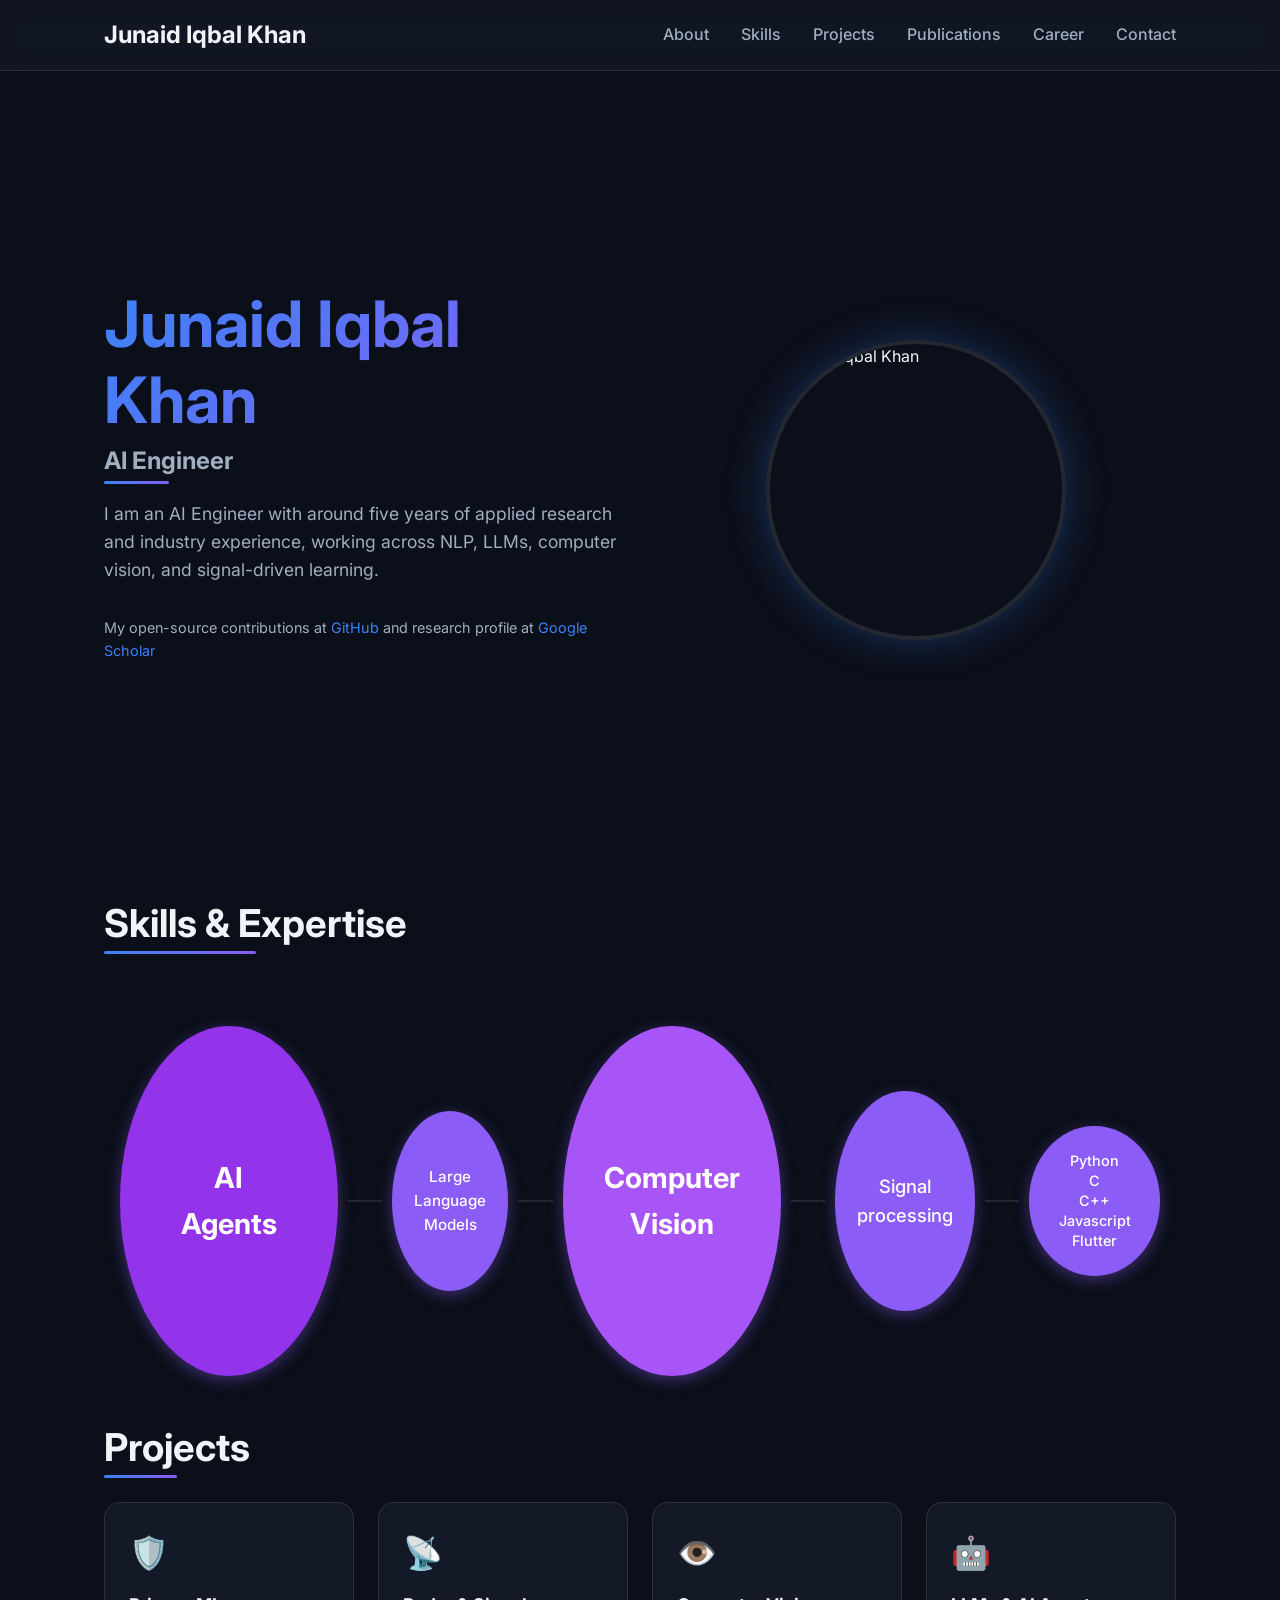
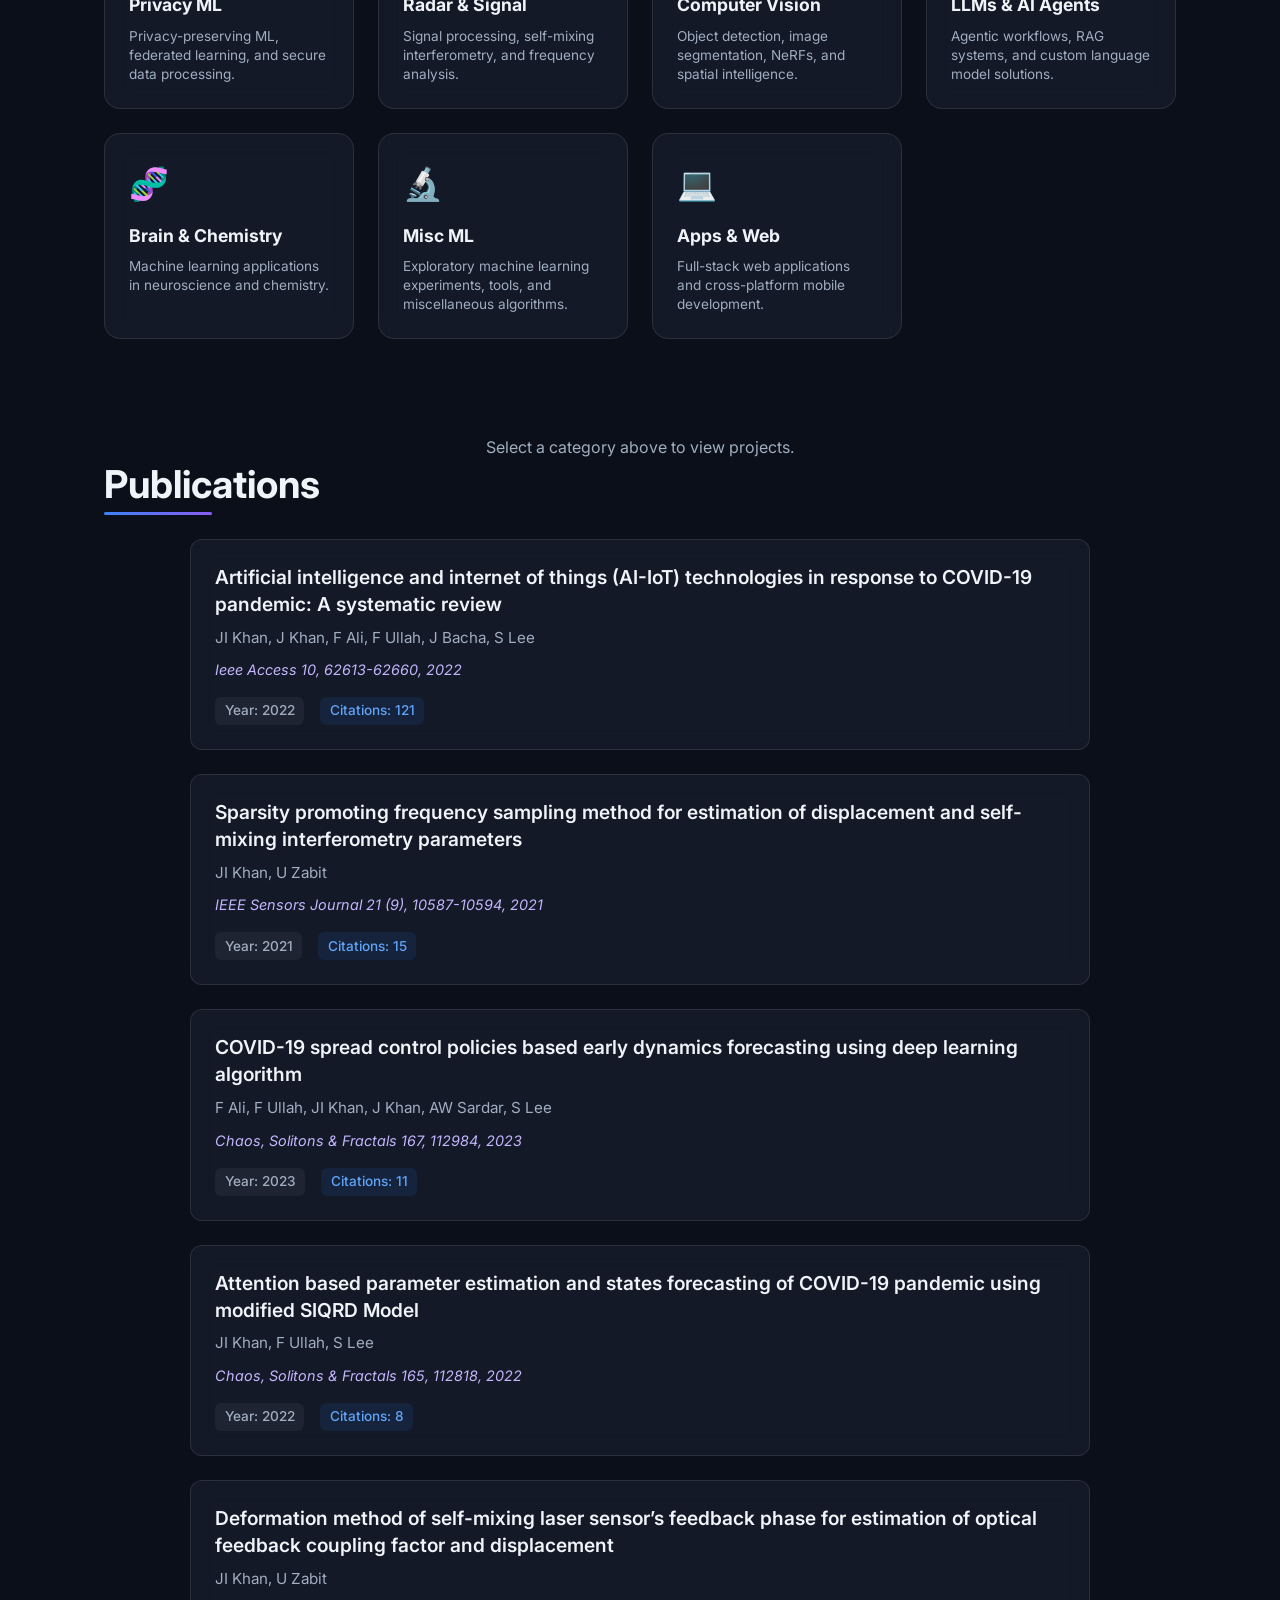
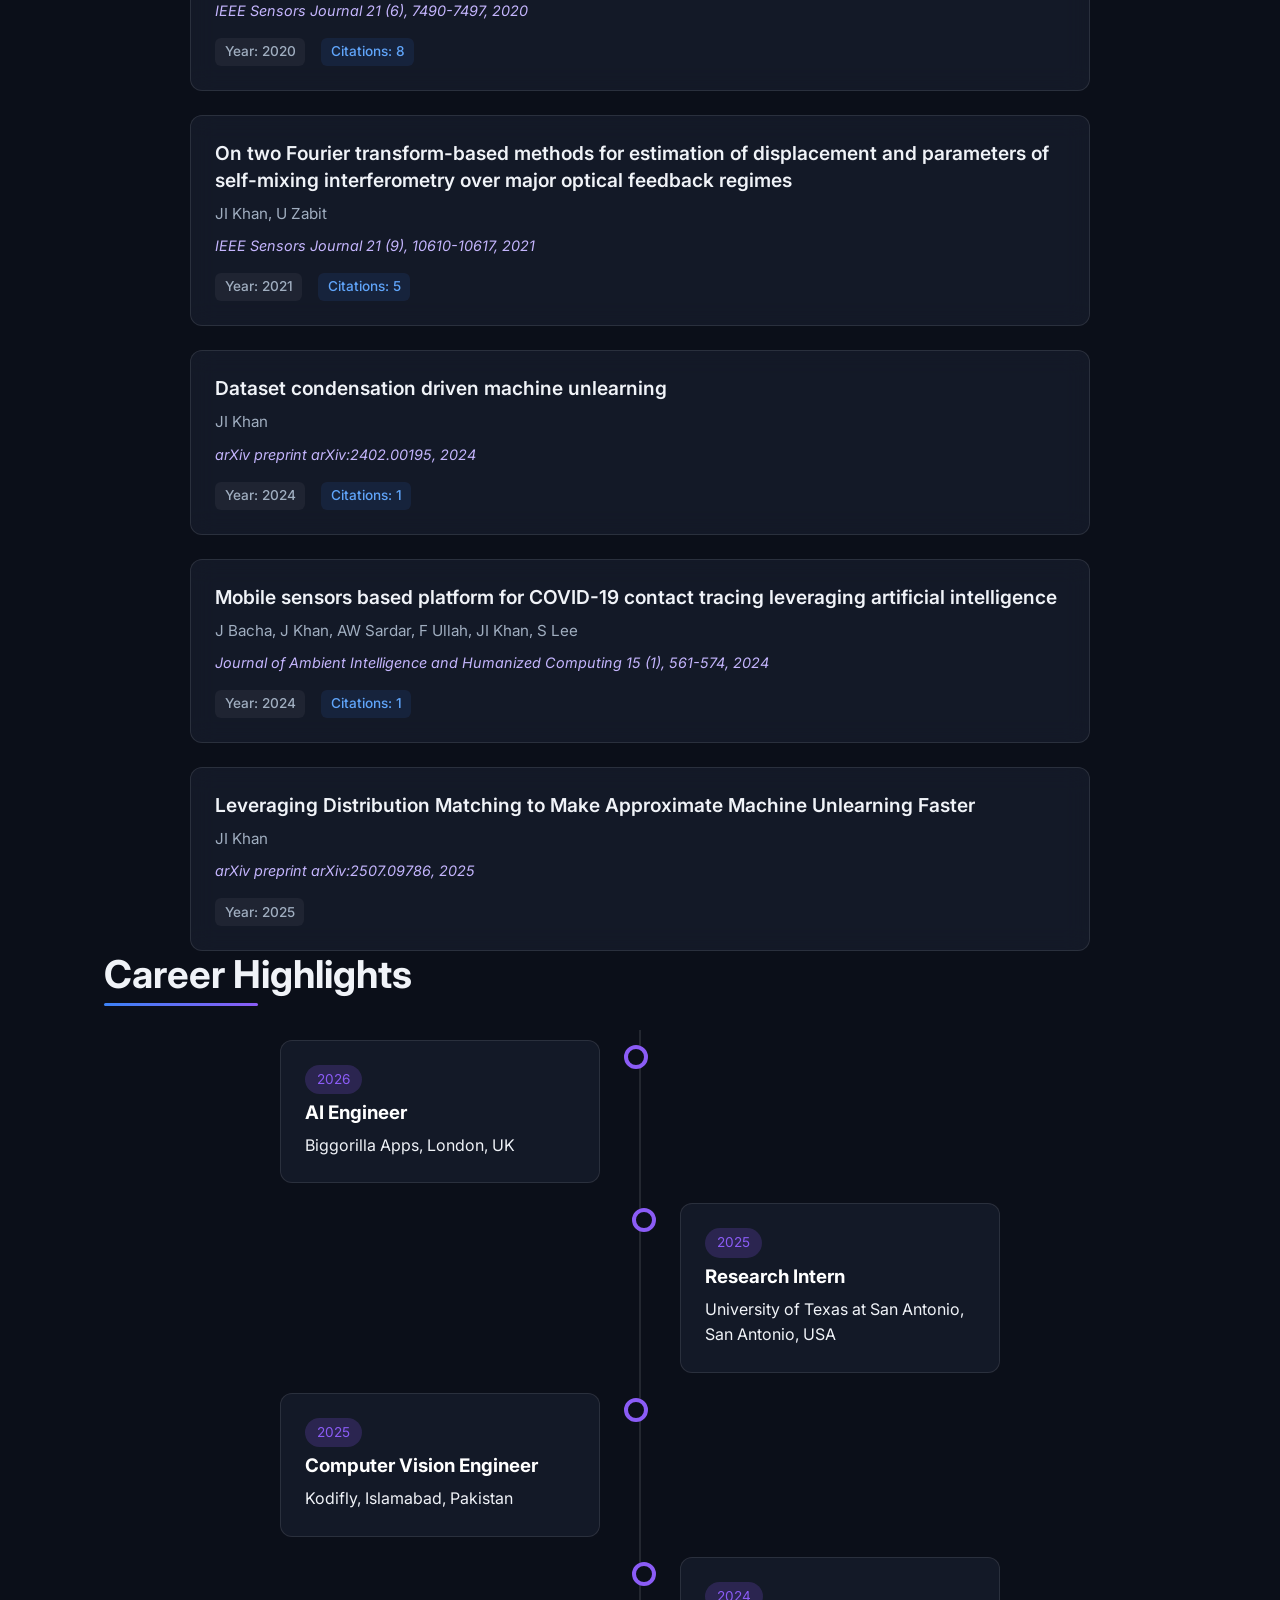
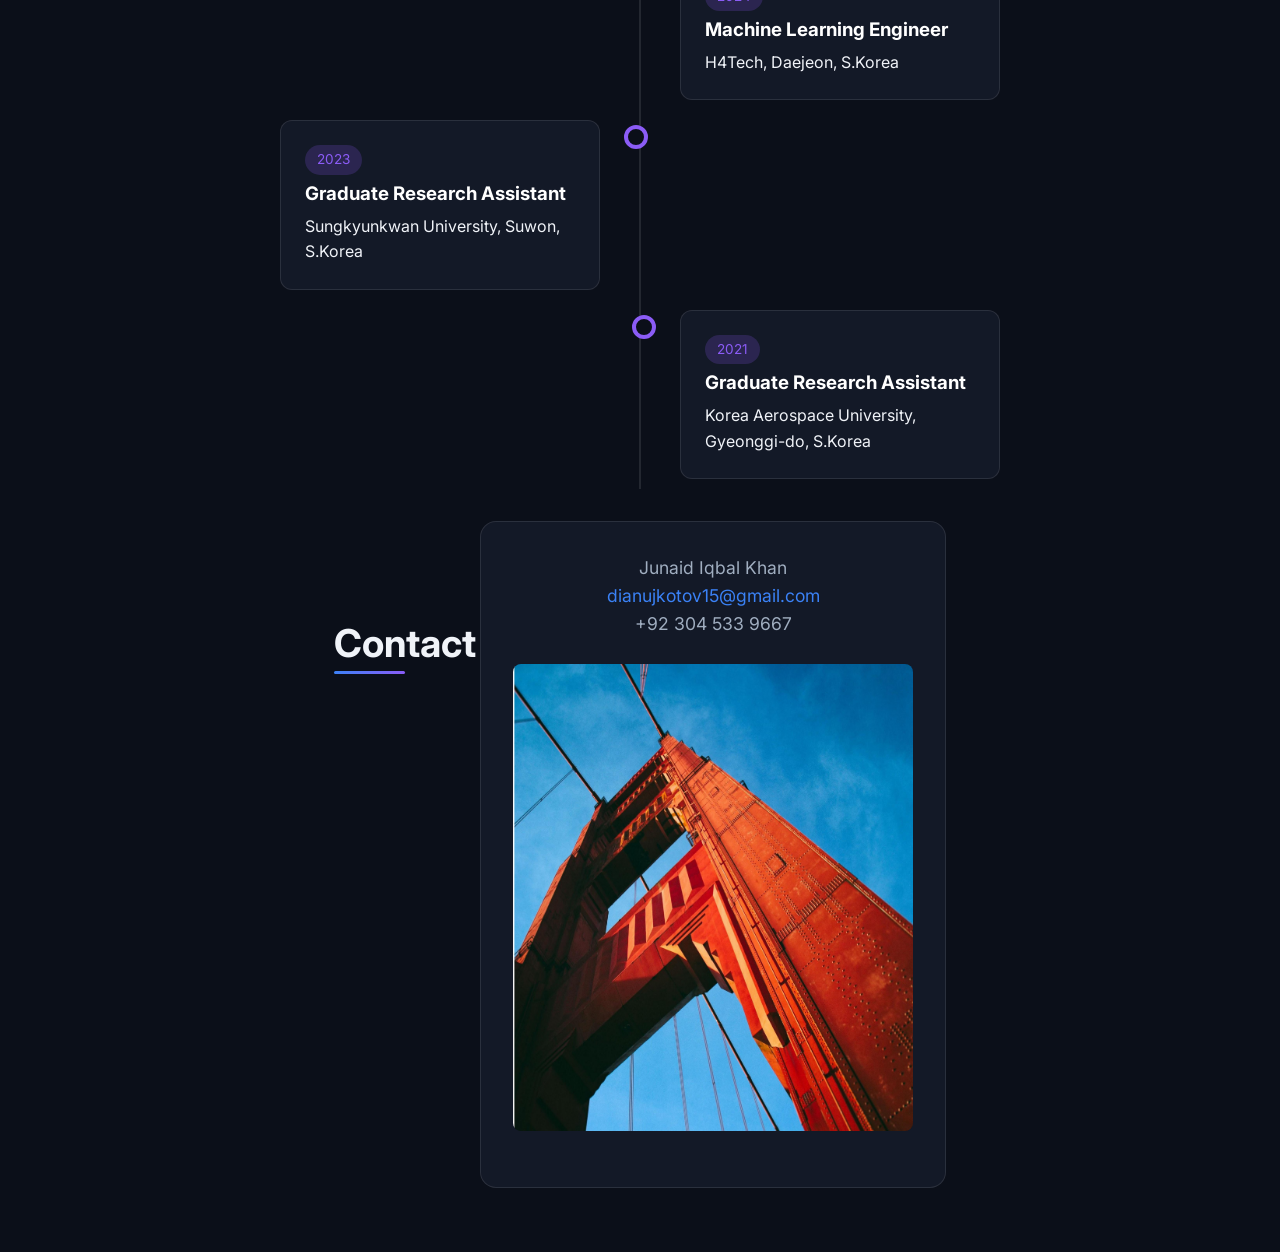
==== index.html @ 03e3b86f "further updates" ====
<!DOCTYPE html>
<html lang="en">
<head>
  <meta charset="UTF-8">
  <meta name="viewport" content="width=device-width, initial-scale=1.0">
  <title>Junaid Iqbal Khan - AI Engineer</title>
  <meta name="description" content="Portfolio of Junaid Iqbal Khan, AI Engineer specializing in NLP, LLMs, Computer Vision, and Signal-driven Learning.">
  <link rel="stylesheet" href="style.css">
</head>
<body>

  <!-- Navigation -->
  <nav>
    <div class="nav-container">
      <div class="logo">Junaid Iqbal Khan</div>
      <ul class="nav-links">
        <li><a href="#about">About</a></li>
        <li><a href="#skills">Skills</a></li>
        <li><a href="#projects">Projects</a></li>
        <li><a href="#publications">Publications</a></li>
        <li><a href="#career">Career</a></li>
        <li><a href="#contact">Contact</a></li>
      </ul>
    </div>
  </nav>

  <main>
    <!-- About / Hero Section -->
    <section id="about" class="container hero fade-in">
      <div class="hero-content">
        <h1>Junaid Iqbal Khan</h1>
        <h2 class="hero-subtitle">AI Engineer</h2>
        <p class="hero-text">
          I am an AI Engineer with around five years of applied research and industry experience, working across NLP, LLMs, computer vision, and signal-driven learning.
        </p>
        <div class="hero-links">
          <p class="hero-text" style="font-size: 0.9rem; margin-bottom: 0;">My open-source contributions at <a href="https://github.com/antibloch" target="_blank" rel="noopener noreferrer">GitHub</a> and research profile at <a href="https://scholar.google.com/citations?user=03BvsCEAAAAJ&hl=en" target="_blank" rel="noopener noreferrer">Google Scholar</a></p>
        </div>
      </div>
      <div class="hero-image">
        <img src="assets/images/my_photo.png" alt="Junaid Iqbal Khan">
      </div>
    </section>

    <!-- Skills Section -->
    <section id="skills" class="container fade-in">
      <h2>Skills & Expertise</h2>
      <div class="skills-wrapper custom-skills-figure">
        <div class="skill-node node-ai">
          <span>AI<br>Agents</span>
        </div>
        <div class="skill-line"></div>
        <div class="skill-node node-llm">
          <span>Large<br>Language<br>Models</span>
        </div>
        <div class="skill-line"></div>
        <div class="skill-node node-cv">
          <span>Computer<br>Vision</span>
        </div>
        <div class="skill-line"></div>
        <div class="skill-node node-sp">
          <span>Signal<br>processing</span>
        </div>
        <div class="skill-line"></div>
        <div class="skill-node node-lang">
          <span>Python</span>
          <span>C</span>
          <span>C++</span>
          <span>Javascript</span>
          <span>Flutter</span>
        </div>
      </div>
    </section>

    <!-- Projects Section -->
    <section id="projects" class="container fade-in">
      <h2>Projects</h2>
      
      <div class="filter-tabs">
        <div class="filter-card" data-filter="privacy">
          <div class="icon">🛡️</div>
          <h3>Privacy ML</h3>
          <p>Privacy-preserving ML, federated learning, and secure data processing.</p>
        </div>
        <div class="filter-card" data-filter="radar">
          <div class="icon">📡</div>
          <h3>Radar & Signal</h3>
          <p>Signal processing, self-mixing interferometry, and frequency analysis.</p>
        </div>
        <div class="filter-card" data-filter="cv">
          <div class="icon">👁️</div>
          <h3>Computer Vision</h3>
          <p>Object detection, image segmentation, NeRFs, and spatial intelligence.</p>
        </div>
        <div class="filter-card" data-filter="nlp">
          <div class="icon">🤖</div>
          <h3>LLMs & AI Agents</h3>
          <p>Agentic workflows, RAG systems, and custom language model solutions.</p>
        </div>
        <div class="filter-card" data-filter="brain">
          <div class="icon">🧬</div>
          <h3>Brain & Chemistry</h3>
          <p>Machine learning applications in neuroscience and chemistry.</p>
        </div>
        <div class="filter-card" data-filter="misc">
          <div class="icon">🔬</div>
          <h3>Misc ML</h3>
          <p>Exploratory machine learning experiments, tools, and miscellaneous algorithms.</p>
        </div>
        <div class="filter-card" data-filter="apps">
          <div class="icon">💻</div>
          <h3>Apps & Web</h3>
          <p>Full-stack web applications and cross-platform mobile development.</p>
        </div>
      </div>

      <div id="projects-container">
        <!-- Projects will be dynamically injected here via script.js -->
      </div>
    </section>

    <!-- Publications Section -->
    <section id="publications" class="container fade-in">
      <h2>Publications</h2>
      <div id="publications-container" class="publications-grid">
        <!-- Publications will be dynamically injected here via script.js -->
      </div>
    </section>

    <!-- Career Timeline -->
    <section id="career" class="container fade-in">
      <h2>Career Highlights</h2>
      <div class="timeline">
        <div class="timeline-item left">
          <div class="timeline-content">
            <span>2026</span>
            <h3>AI Engineer</h3>
            <p>Biggorilla Apps, London, UK</p>
          </div>
        </div>
        <div class="timeline-item right">
          <div class="timeline-content">
            <span>2025</span>
            <h3>Research Intern</h3>
            <p>University of Texas at San Antonio, San Antonio, USA</p>
          </div>
        </div>
        <div class="timeline-item left">
          <div class="timeline-content">
            <span>2025</span>
            <h3>Computer Vision Engineer</h3>
            <p>Kodifly, Islamabad, Pakistan</p>
          </div>
        </div>
        <div class="timeline-item right">
          <div class="timeline-content">
            <span>2024</span>
            <h3>Machine Learning Engineer</h3>
            <p>H4Tech, Daejeon, S.Korea</p>
          </div>
        </div>
        <div class="timeline-item left">
          <div class="timeline-content">
            <span>2023</span>
            <h3>Graduate Research Assistant</h3>
            <p>Sungkyunkwan University, Suwon, S.Korea</p>
          </div>
        </div>
        <div class="timeline-item right">
          <div class="timeline-content">
            <span>2021</span>
            <h3>Graduate Research Assistant</h3>
            <p>Korea Aerospace University, Gyeonggi-do, S.Korea</p>
          </div>
        </div>
      </div>
    </section>

    <!-- Contact Section -->
    <section id="contact" class="container contact-section fade-in">
      <h2>Contact</h2>
      <div class="contact-card">
        <p>Junaid Iqbal Khan</p>
        <p><a href="mailto:dianujkotov15@gmail.com">dianujkotov15@gmail.com</a></p>
        <p>+92 304 533 9667</p>
        <br/>
        <img src="assets/images/4a9260a5213e8054bec902d661ebcc78b4c0d8a3e19006fa7d1c3c1097b58baf.jpg" alt="Contact Snapshot">
      </div>
    </section>
  </main>

  <!-- Lightbox Modal -->
  <div id="lightbox" class="lightbox">
    <span class="close-btn">&times;</span>
    <img id="lightbox-img" src="" alt="Fullscreen Image">
  </div>

  <script src="projectsData.js"></script>
  <script src="publicationsData.js"></script>
  <script src="script.js"></script>
</body>
</html>
---- style.css ----
@import url('https://fonts.googleapis.com/css2?family=Inter:wght@300;400;500;600;700&display=swap');

:root {
  /* Color Palette - Premium Dark Theme */
  --bg-color: #0b0f19;
  --surface-color: rgba(25, 33, 49, 0.6);
  --surface-border: rgba(255, 255, 255, 0.1);
  --text-primary: #f0f3f8;
  --text-secondary: #a0aec0;
  
  /* Gradients & Accents */
  --accent-blue: #3b82f6;
  --accent-purple: #8b5cf6;
  --gradient-primary: linear-gradient(135deg, var(--accent-blue), var(--accent-purple));
  
  --glass-bg: rgba(25, 33, 49, 0.4);
  --glass-blur: blur(12px);

  --font-main: 'Inter', sans-serif;
  --transition-speed: 0.3s;
}

* {
  margin: 0;
  padding: 0;
  box-sizing: border-box;
}

html {
  scroll-behavior: smooth;
  font-family: var(--font-main);
  background-color: var(--bg-color);
  color: var(--text-primary);
}

body {
  overflow-x: hidden;
  line-height: 1.6;
}

/* Typography */
h1, h2, h3, h4, h5 {
  font-weight: 700;
  line-height: 1.2;
}

h1 {
  font-size: clamp(2.5rem, 5vw, 4rem);
  background: var(--gradient-primary);
  -webkit-background-clip: text;
  -webkit-text-fill-color: transparent;
  margin-bottom: 0.5rem;
}

h2 {
  font-size: clamp(2rem, 3vw, 2.5rem);
  margin-bottom: 2rem;
  position: relative;
  display: inline-block;
}

h2::after {
  content: '';
  position: absolute;
  left: 0;
  bottom: -8px;
  width: 50%;
  height: 3px;
  background: var(--gradient-primary);
  border-radius: 2px;
}

a {
  color: var(--accent-blue);
  text-decoration: none;
  transition: color var(--transition-speed);
}

a:hover {
  filter: brightness(1.2);
}

img {
  max-width: 100%;
  height: auto;
  border-radius: 8px;
  display: block;
}

/* Layout */
.container {
  max-width: 1200px;
  margin: 0 auto;
  padding: 0 5%;
}

section {
  padding: 5rem 0;
  min-height: auto;
}

/* Navbar */
nav {
  position: fixed;
  top: 0;
  width: 100%;
  z-index: 1000;
  background: var(--glass-bg);
  backdrop-filter: var(--glass-blur);
  border-bottom: 1px solid var(--surface-border);
  padding: 1rem 0;
  transition: all var(--transition-speed);
}

.nav-container {
  display: flex;
  justify-content: space-between;
  align-items: center;
  max-width: 1200px;
  margin: 0 auto;
  padding: 0 5%;
}

.logo {
  font-size: 1.5rem;
  font-weight: 700;
  color: var(--text-primary);
}

.nav-links {
  display: flex;
  gap: 2rem;
  list-style: none;
}

.nav-links a {
  color: var(--text-secondary);
  font-weight: 500;
}

.nav-links a:hover,
.nav-links a.active {
  color: var(--text-primary);
}

/* Hero Section */
.hero {
  display: flex;
  align-items: center;
  justify-content: space-between;
  min-height: 100vh;
  padding-top: 80px;
  gap: 2rem;
}

.hero-content {
  flex: 1;
}

.hero-subtitle {
  font-size: 1.5rem;
  color: var(--text-secondary);
  margin-bottom: 1.5rem;
}

.hero-text {
  font-size: 1.1rem;
  color: var(--text-secondary);
  margin-bottom: 2rem;
  max-width: 600px;
}

.hero-links {
  display: flex;
  align-items: center;
  gap: 1.5rem;
  margin-bottom: 2rem;
}

.hero-links img {
  width: auto;
  height: 40px; /* Adjusting the linkedin/github screenshot size */
  border-radius: 8px;
  transition: transform var(--transition-speed);
  cursor: pointer;
}
.hero-links img:hover {
  transform: translateY(-5px);
}

.hero-image {
  flex: 1;
  display: flex;
  justify-content: center;
  position: relative;
}

.hero-image img {
  width: 300px;
  height: 300px;
  object-fit: cover;
  border-radius: 50%;
  box-shadow: 0 0 40px rgba(59, 130, 246, 0.3);
  border: 4px solid var(--surface-border);
  position: relative;
  z-index: 2;
}

/* Skills Section */
.skills-wrapper {
  background: var(--surface-color);
  padding: 2rem;
  border-radius: 16px;
  border: 1px solid var(--surface-border);
  box-shadow: 0 10px 30px rgba(0, 0, 0, 0.2);
  text-align: center;
}

.skills-wrapper img {
  margin: 0 auto;
  border-radius: 12px;
}

.custom-skills-figure {
  display: flex;
  align-items: center;
  justify-content: center;
  gap: 10px;
  padding: 3rem 1rem;
  background: transparent;
  border: none;
  box-shadow: none;
  overflow-x: auto;
}

.skill-node {
  background: var(--accent-purple);
  display: flex;
  flex-direction: column;
  justify-content: center;
  align-items: center;
  color: white;
  text-align: center;
  font-weight: 500;
  box-shadow: 0 4px 15px rgba(139, 92, 246, 0.4);
  transition: transform 0.3s;
}

.skill-node:hover {
  transform: translateY(-5px) scale(1.05);
  box-shadow: 0 8px 25px rgba(139, 92, 246, 0.6);
}

.node-llm {
  width: 130px;
  height: 180px;
  border-radius: 50%;
  font-size: 0.95rem;
  padding: 10px;
}

.node-ai {
  width: 250px;
  height: 350px;
  border-radius: 50%;
  font-size: 1.8rem;
  font-weight: 700;
  background: #9333ea; /* Deep purple variation */
}

.node-cv {
  width: 250px;
  height: 350px;
  border-radius: 50%;
  font-size: 1.8rem;
  font-weight: 700;
  background: #a855f7; /* slightly different shade if preferred, or same */
}

.node-sp {
  width: 160px;
  height: 220px;
  border-radius: 50%;
  font-size: 1.15rem;
}

.node-lang {
  width: 150px;
  height: 150px;
  border-radius: 50%;
  line-height: 1.4;
  font-size: 0.9rem;
}

.skill-line {
  height: 2px;
  width: 40px;
  background: var(--surface-border);
}

@media screen and (max-width: 768px) {
  .custom-skills-figure {
    flex-direction: column;
  }
  .skill-line {
    width: 2px;
    height: 40px;
  }
}

.filter-tabs {
  display: grid;
  grid-template-columns: repeat(auto-fit, minmax(200px, 1fr));
  gap: 1.5rem;
  margin-bottom: 4rem;
}

.filter-card {
  background: var(--surface-color);
  border: 1px solid var(--surface-border);
  border-radius: 16px;
  padding: 1.5rem;
  cursor: pointer;
  transition: all 0.3s cubic-bezier(0.175, 0.885, 0.32, 1.275);
  backdrop-filter: var(--glass-blur);
  display: flex;
  flex-direction: column;
  align-items: flex-start;
  gap: 0.5rem;
}

.filter-card:hover, .filter-card.active {
  transform: translateY(-8px);
  border-color: var(--accent-blue);
  box-shadow: 0 12px 25px rgba(0, 0, 0, 0.3), 0 0 15px rgba(59, 130, 246, 0.2);
}

.filter-card.active {
  background: rgba(59, 130, 246, 0.1);
}

.filter-card .icon {
  font-size: 2rem;
  margin-bottom: 0.5rem;
}

.filter-card h3 {
  font-size: 1.1rem;
  color: var(--text-primary);
  margin-bottom: 0.2rem;
}

.filter-card p {
  font-size: 0.85rem;
  color: var(--text-secondary);
  line-height: 1.4;
}

.category-section {
  transition: opacity 0.3s ease, transform 0.3s ease;
  width: 100%;
}

.category-heading {
  font-size: 2rem;
  margin-bottom: 2rem;
  color: var(--accent-blue);
  border-bottom: 2px solid var(--surface-border);
  padding-bottom: 0.5rem;
  display: inline-block;
}

.projects-grid {
  display: grid;
  grid-template-columns: repeat(auto-fill, minmax(340px, 1fr));
  gap: 2.5rem;
}

.project-card {
  background: var(--surface-color);
  border: 1px solid var(--surface-border);
  border-radius: 20px;
  overflow: hidden;
  transition: all 0.4s cubic-bezier(0.175, 0.885, 0.32, 1.275);
  display: flex;
  flex-direction: column;
  position: relative;
  backdrop-filter: var(--glass-blur);
}

.project-card::before {
  content: "";
  position: absolute;
  top: 0; left: 0; right: 0; bottom: 0;
  border-radius: 20px;
  padding: 2px;
  background: var(--gradient-primary);
  -webkit-mask: linear-gradient(#fff 0 0) content-box, linear-gradient(#fff 0 0);
  -webkit-mask-composite: xor;
  mask-composite: exclude;
  opacity: 0;
  transition: opacity 0.4s;
  pointer-events: none;
}

.project-card:hover {
  transform: translateY(-12px);
  box-shadow: 0 25px 50px rgba(0, 0, 0, 0.4), 0 0 20px rgba(139, 92, 246, 0.2);
}

.project-card:hover::before {
  opacity: 1;
}

.project-images {
  position: relative;
  padding: 1rem;
  background: rgba(0,0,0,0.2);
  display: flex;
  gap: 10px;
  overflow-x: auto;
  scrollbar-width: thin;
}

.project-images::-webkit-scrollbar {
  height: 6px;
}
.project-images::-webkit-scrollbar-thumb {
  background: var(--surface-border);
  border-radius: 10px;
}

.project-images img {
  height: 180px;
  width: auto;
  object-fit: cover;
  border-radius: 8px;
  cursor: zoom-in;
  transition: transform var(--transition-speed);
}

.project-images img:hover {
  transform: scale(1.05);
}

.project-summary {
  flex-grow: 1;
  display: flex;
  flex-direction: column;
}

.project-header h3, .project-details h3 {
  font-size: 1.35rem;
  margin-bottom: 0.8rem;
  color: var(--text-primary);
  font-weight: 700;
}

.project-header h3 a, .project-details h3 a {
  color: inherit;
  text-decoration: none;
}

.project-header h3 a:hover, .project-details h3 a:hover {
  background: var(--gradient-primary);
  -webkit-background-clip: text;
  -webkit-text-fill-color: transparent;
}

.project-category-tag {
  display: inline-block;
  padding: 0.3rem 0.8rem;
  background: rgba(59, 130, 246, 0.15);
  color: #60a5fa;
  border-radius: 20px;
  font-size: 0.75rem;
  font-weight: 600;
  letter-spacing: 0.5px;
  text-transform: uppercase;
  margin-bottom: 0.5rem;
  align-self: flex-start;
}

.tech-stack-container {
  display: flex;
  flex-wrap: wrap;
  gap: 0.4rem;
  margin-bottom: 1rem;
}

.tech-pill {
  background: rgba(139, 92, 246, 0.15);
  color: #c4b5fd;
  padding: 0.2rem 0.6rem;
  border-radius: 12px;
  font-size: 0.75rem;
  font-weight: 500;
  border: 1px solid rgba(139, 92, 246, 0.3);
}

.project-features {
  margin-top: 1rem;
  font-size: 0.85rem;
  color: var(--text-secondary);
  background: rgba(0,0,0,0.2);
  padding: 0.8rem;
  border-radius: 8px;
  border-left: 3px solid var(--accent-purple);
}

.project-overview {
  margin-top: 1rem;
  padding-top: 1rem;
  border-top: 1px solid var(--surface-border);
  font-size: 0.9rem;
  color: var(--text-secondary);
  line-height: 1.6;
}

.project-overview strong {
  color: var(--accent-blue);
  display: block;
  margin-bottom: 0.5rem;
}

.overview-assets {
  margin-top: 1.5rem;
  display: flex;
  gap: 10px;
  overflow-x: auto;
  scrollbar-width: thin;
  padding-bottom: 0.5rem;
}

.overview-assets img, .overview-assets video {
  height: 140px;
  width: auto;
  border-radius: 8px;
  object-fit: cover;
  transition: transform var(--transition-speed);
  cursor: zoom-in;
}

.overview-assets img:hover, .overview-assets video:hover {
  transform: scale(1.05);
}

.overview-assets::-webkit-scrollbar {
  height: 6px;
}

.overview-assets::-webkit-scrollbar-thumb {
  background: var(--surface-border);
  border-radius: 10px;
}

.project-header p.project-description, .project-details p.project-description {
  color: var(--text-secondary);
  font-size: 0.95rem;
  line-height: 1.7;
}

.project-links {
  margin-top: auto;
  padding-top: 1.5rem;
}

.repo-link-btn {
  display: inline-flex;
  align-items: center;
  gap: 0.5rem;
  padding: 0.6rem 1.2rem;
  background: rgba(255, 255, 255, 0.05);
  border: 1px solid var(--surface-border);
  border-radius: 8px;
  color: var(--text-primary);
  font-size: 0.9rem;
  font-weight: 500;
  transition: all var(--transition-speed);
  text-decoration: none;
}

.repo-link-btn:hover {
  background: var(--gradient-primary);
  color: white;
  border-color: transparent;
  transform: translateY(-2px);
  box-shadow: 0 4px 15px rgba(139, 92, 246, 0.3);
}

/* Career Timeline */
.timeline {
  position: relative;
  max-width: 800px;
  margin: 0 auto;
}

.timeline::after {
  content: '';
  position: absolute;
  width: 2px;
  background: var(--surface-border);
  top: 0;
  bottom: 0;
  left: 50%;
  margin-left: -1px;
}

.timeline-item {
  padding: 10px 40px;
  position: relative;
  background: inherit;
  width: 50%;
}

.timeline-item::after {
  content: '';
  position: absolute;
  width: 16px;
  height: 16px;
  right: -8px;
  background: var(--bg-color);
  border: 4px solid var(--accent-purple);
  top: 15px;
  border-radius: 50%;
  z-index: 1;
}

.left {
  left: 0;
}

.right {
  left: 50%;
}

.right::after {
  left: -8px;
}

.timeline-content {
  padding: 1.5rem;
  background: var(--surface-color);
  position: relative;
  border-radius: 12px;
  border: 1px solid var(--surface-border);
}

.timeline-content h3 {
  color: white;
  margin-bottom: 0.5rem;
}

.timeline-content span {
  display: inline-block;
  padding: 0.25rem 0.75rem;
  background: rgba(139, 92, 246, 0.2);
  color: var(--accent-purple);
  border-radius: 20px;
  font-size: 0.85rem;
  margin-bottom: 0.5rem;
}

/* Contact */
.contact-section {
  text-align: center;
  padding-bottom: 4rem;
}

.contact-card {
  display: inline-block;
  background: var(--surface-color);
  padding: 2rem;
  border-radius: 16px;
  border: 1px solid var(--surface-border);
  margin-top: 2rem;
}

.contact-card img {
  max-width: 400px;
  margin: 0 auto 1.5rem auto;
}

.contact-card p {
  font-size: 1.1rem;
  color: var(--text-secondary);
}

/* Lightbox Modal */
.lightbox {
  position: fixed;
  top: 0;
  left: 0;
  width: 100vw;
  height: 100vh;
  background: rgba(0, 0, 0, 0.9);
  display: flex;
  justify-content: center;
  align-items: center;
  z-index: 9999;
  opacity: 0;
  pointer-events: none;
  transition: opacity 0.3s;
}

.lightbox.active {
  opacity: 1;
  pointer-events: all;
}

.lightbox img {
  max-width: 90%;
  max-height: 90vh;
  border-radius: 8px;
  box-shadow: 0 0 30px rgba(0,0,0,0.5);
  transform: scale(0.9);
  transition: transform 0.3s cubic-bezier(0.175, 0.885, 0.32, 1.275);
}

.lightbox.active img {
  transform: scale(1);
}

.close-btn {
  position: absolute;
  top: 20px;
  right: 30px;
  color: white;
  font-size: 40px;
  cursor: pointer;
  z-index: 10000;
}

/* Animations */
.fade-in {
  opacity: 0;
  transform: translateY(30px);
  transition: opacity 0.6s ease-out, transform 0.6s ease-out;
}

.fade-in.visible {
  opacity: 1;
  transform: translateY(0);
}

/* Responsive */
@media screen and (max-width: 768px) {
  .hero {
    flex-direction: column-reverse;
    text-align: center;
    padding-top: 120px;
  }
  
  .hero-links {
    justify-content: center;
  }

  .timeline::after {
    left: 31px;
  }
  
  .timeline-item {
    width: 100%;
    padding-left: 70px;
    padding-right: 25px;
  }
  
  .timeline-item::after {
    left: 23px;
  }
  
  .right {
    left: 0%;
  }

  .nav-links {
    display: none; /* simple mobile nav */
  }
}

.project-summary {
  transition: background-color 0.3s ease;
}

.project-summary:hover {
  background-color: rgba(255, 255, 255, 0.02);
}

.expand-indicator {
  opacity: 0.7;
  transition: opacity 0.3s;
}

.project-summary:hover .expand-indicator {
  opacity: 1;
}

/* Publications Section */
.publications-grid {
  display: flex;
  flex-direction: column;
  gap: 1.5rem;
  max-width: 900px;
  margin: 0 auto;
}

.publication-card {
  background: var(--surface-color);
  border: 1px solid var(--surface-border);
  border-radius: 12px;
  padding: 1.5rem;
  transition: all var(--transition-speed);
  position: relative;
  overflow: hidden;
  backdrop-filter: var(--glass-blur);
  display: flex;
  flex-direction: column;
  gap: 0.5rem;
}

.publication-card:hover {
  transform: translateY(-5px);
  box-shadow: 0 10px 25px rgba(0, 0, 0, 0.3), 0 0 15px rgba(59, 130, 246, 0.15);
  border-color: rgba(59, 130, 246, 0.4);
}

.publication-title {
  font-size: 1.2rem;
  font-weight: 600;
  color: var(--text-primary);
  line-height: 1.4;
}

.publication-title a {
  color: inherit;
}

.publication-title a:hover {
  color: var(--accent-blue);
}

.publication-authors {
  color: var(--text-secondary);
  font-size: 0.95rem;
}

.publication-venue {
  color: #c4b5fd;
  font-size: 0.9rem;
  font-style: italic;
}

.publication-meta {
  display: flex;
  gap: 1rem;
  margin-top: 0.5rem;
  font-size: 0.85rem;
  font-weight: 500;
}

.publication-meta span {
  background: rgba(255, 255, 255, 0.05);
  padding: 0.2rem 0.6rem;
  border-radius: 6px;
  color: var(--text-secondary);
}

.publication-meta span.citations {
  color: #60a5fa;
  background: rgba(59, 130, 246, 0.1);
}

/* Dynamic Staggered Animations */
@keyframes cardStagger {
  0% {
    opacity: 0;
    transform: translateY(40px) scale(0.95);
  }
  100% {
    opacity: 1;
    transform: translateY(0) scale(1);
  }
}

.animate-card {
  animation: cardStagger 0.6s cubic-bezier(0.175, 0.885, 0.32, 1.275) forwards;
}
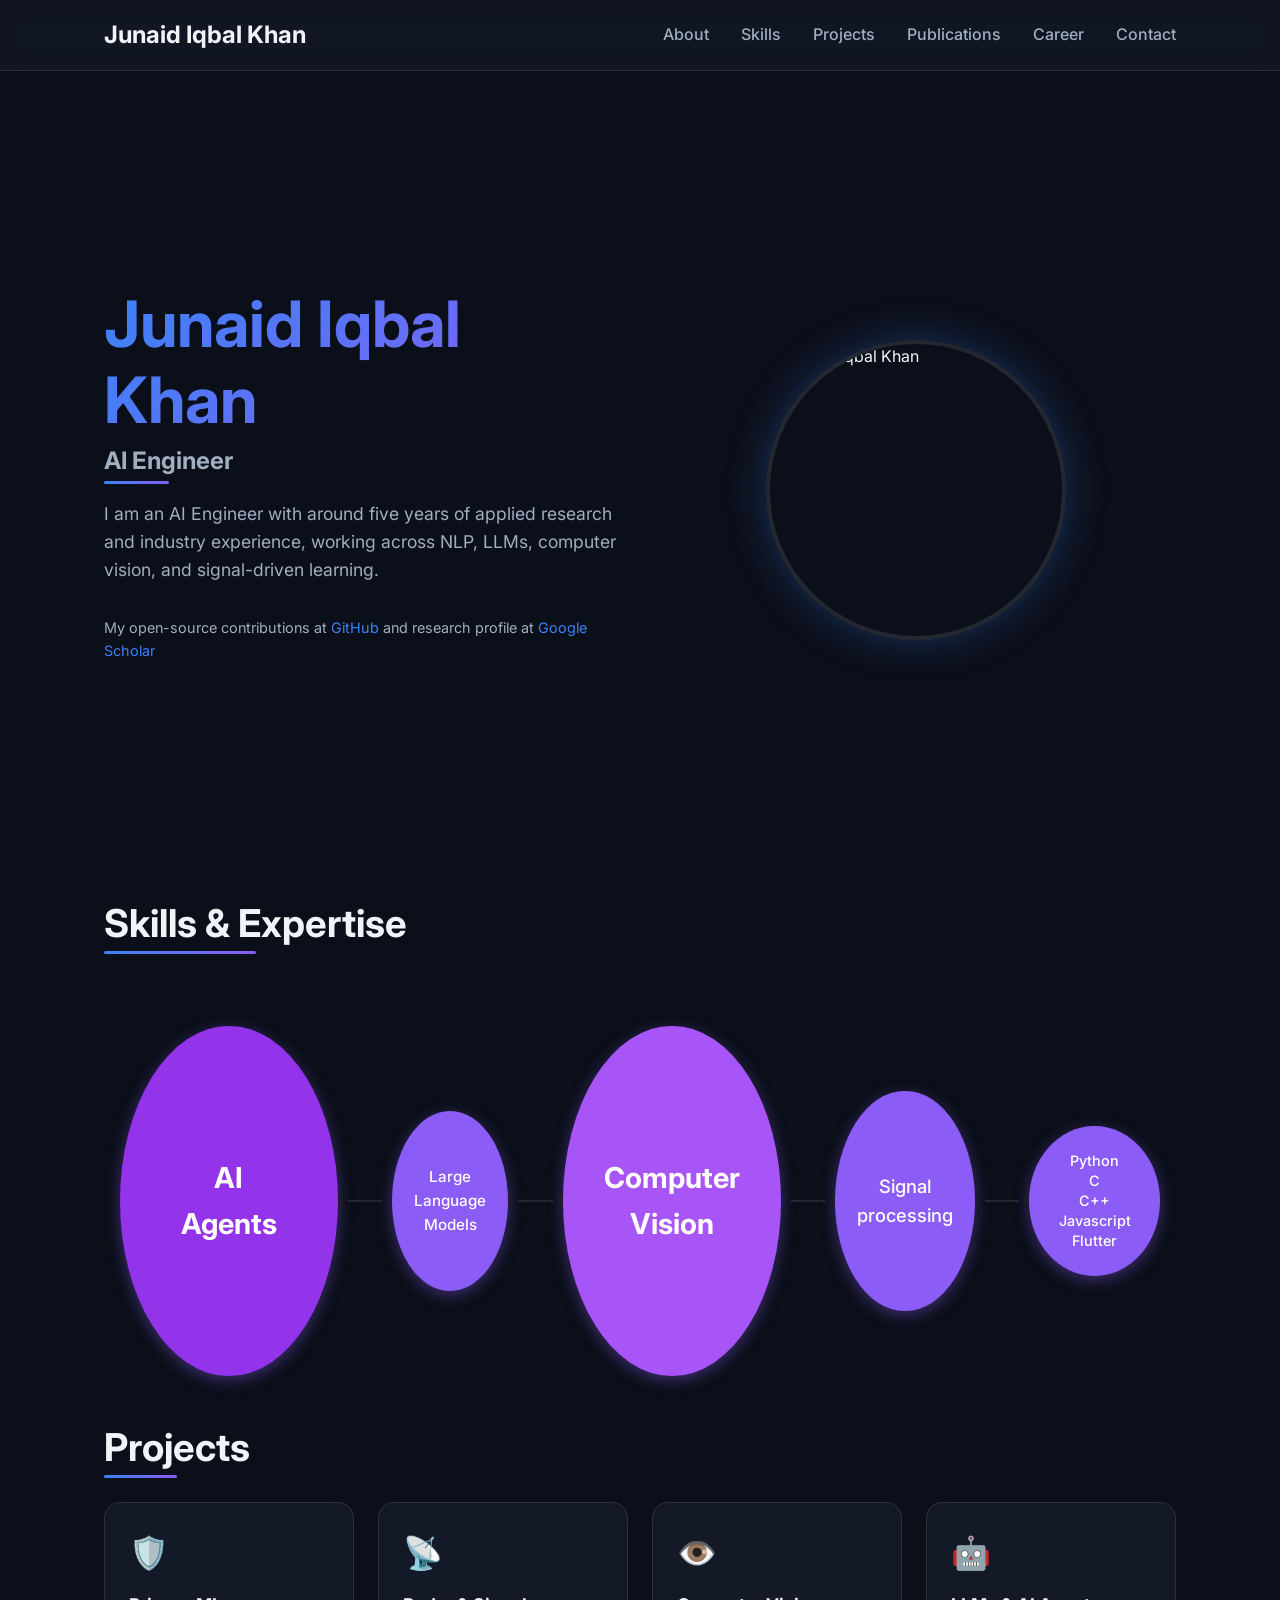
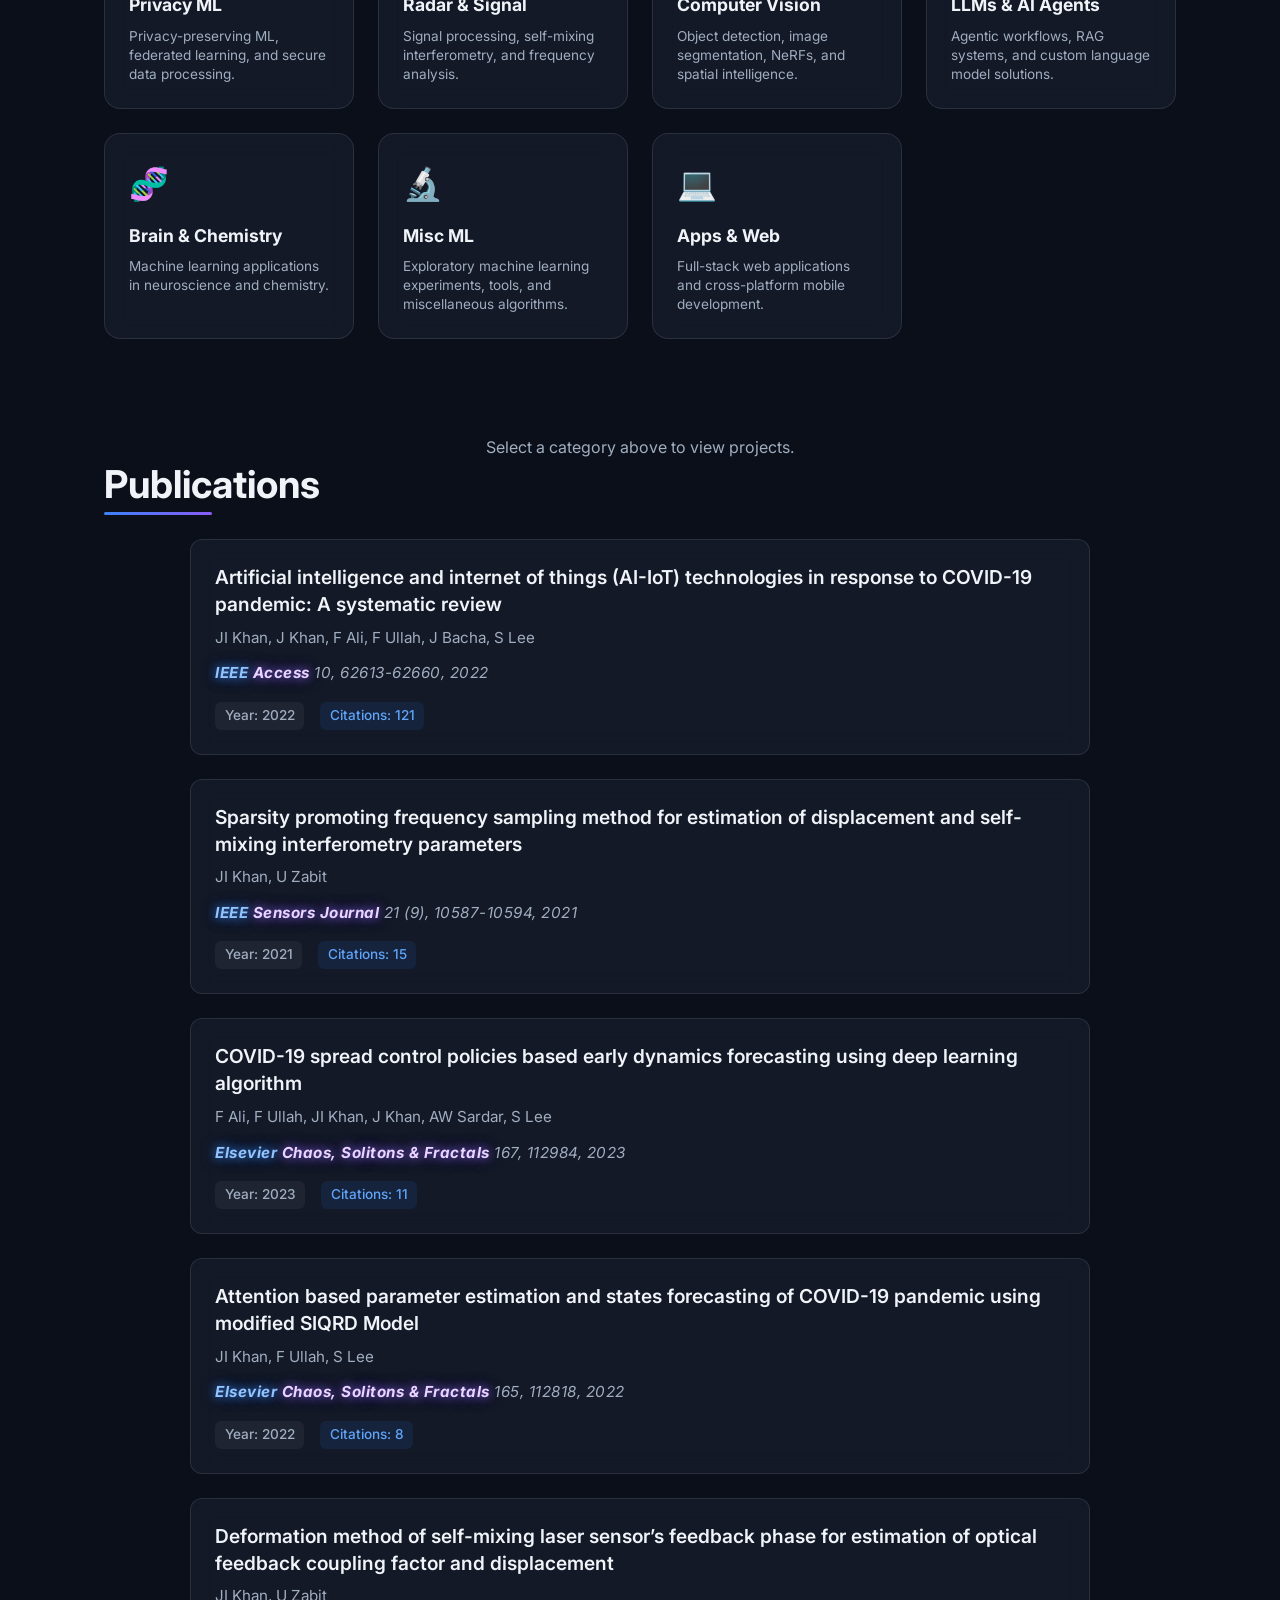
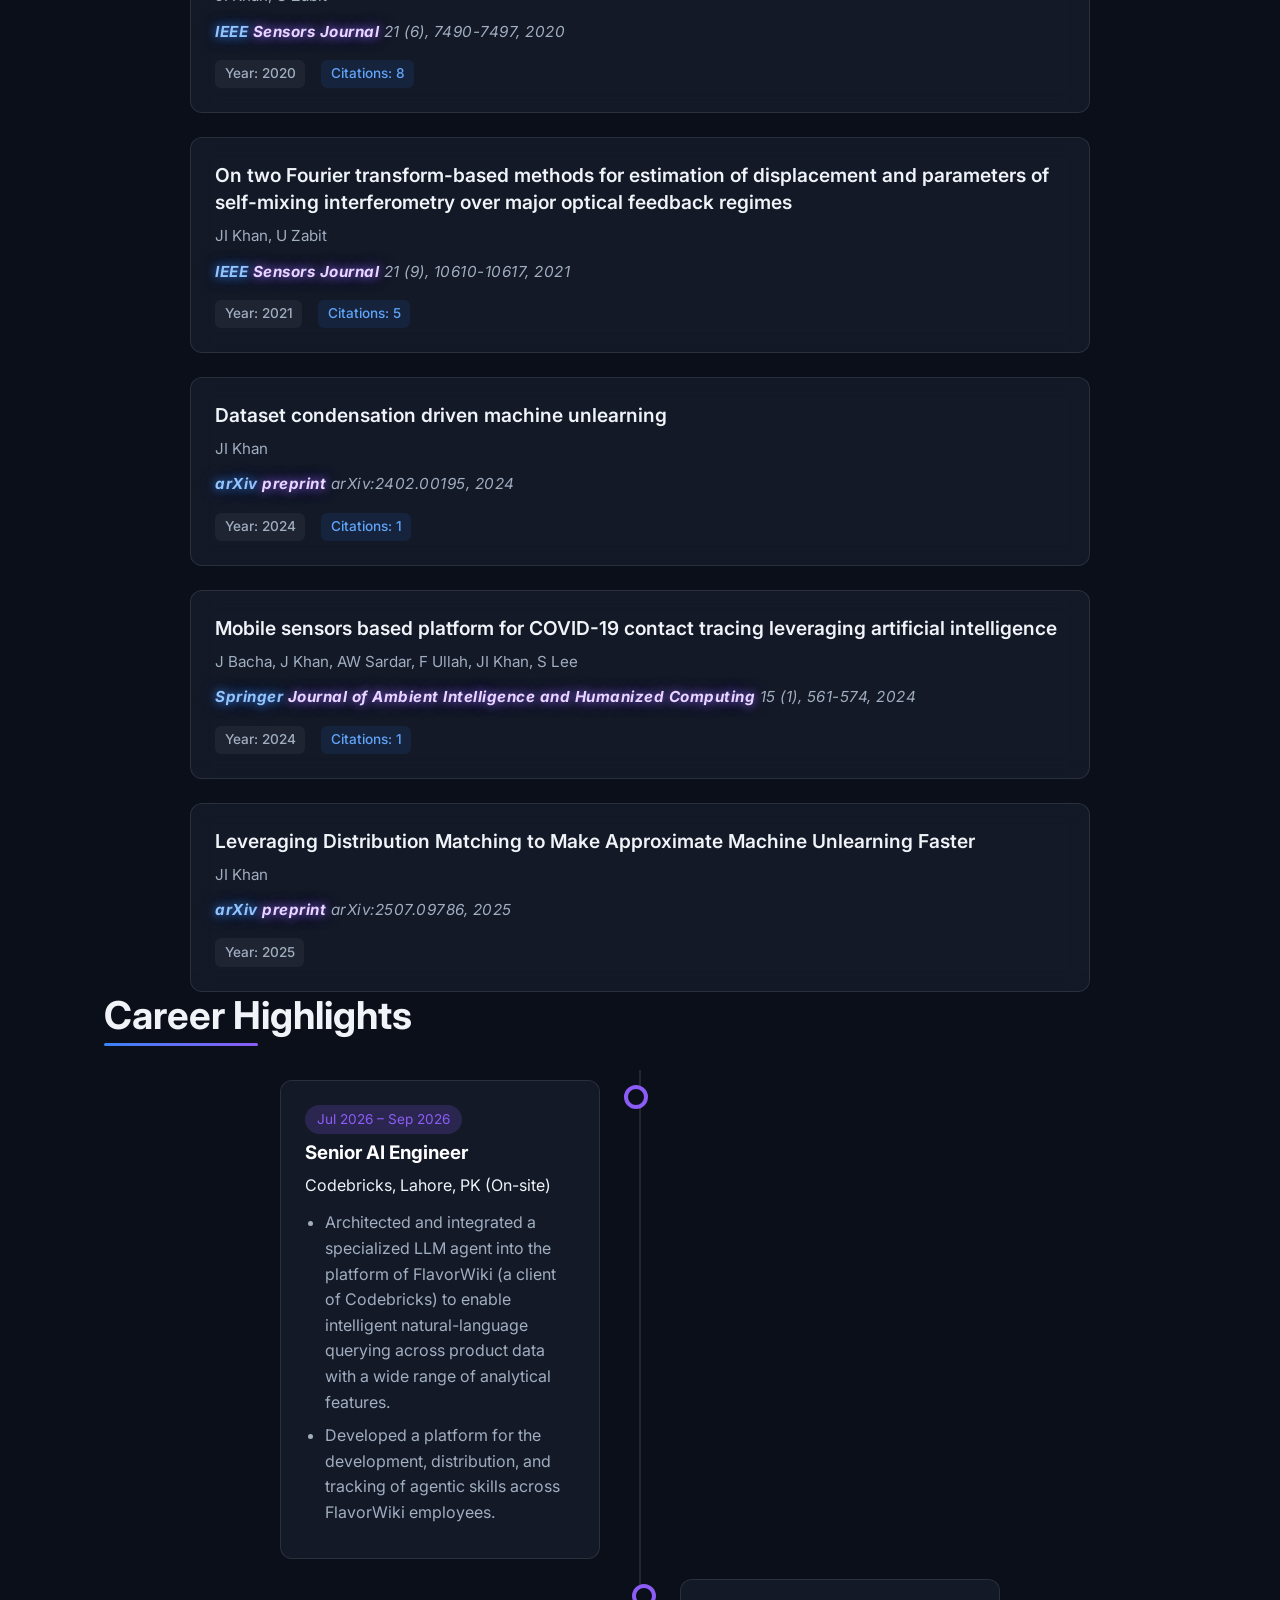
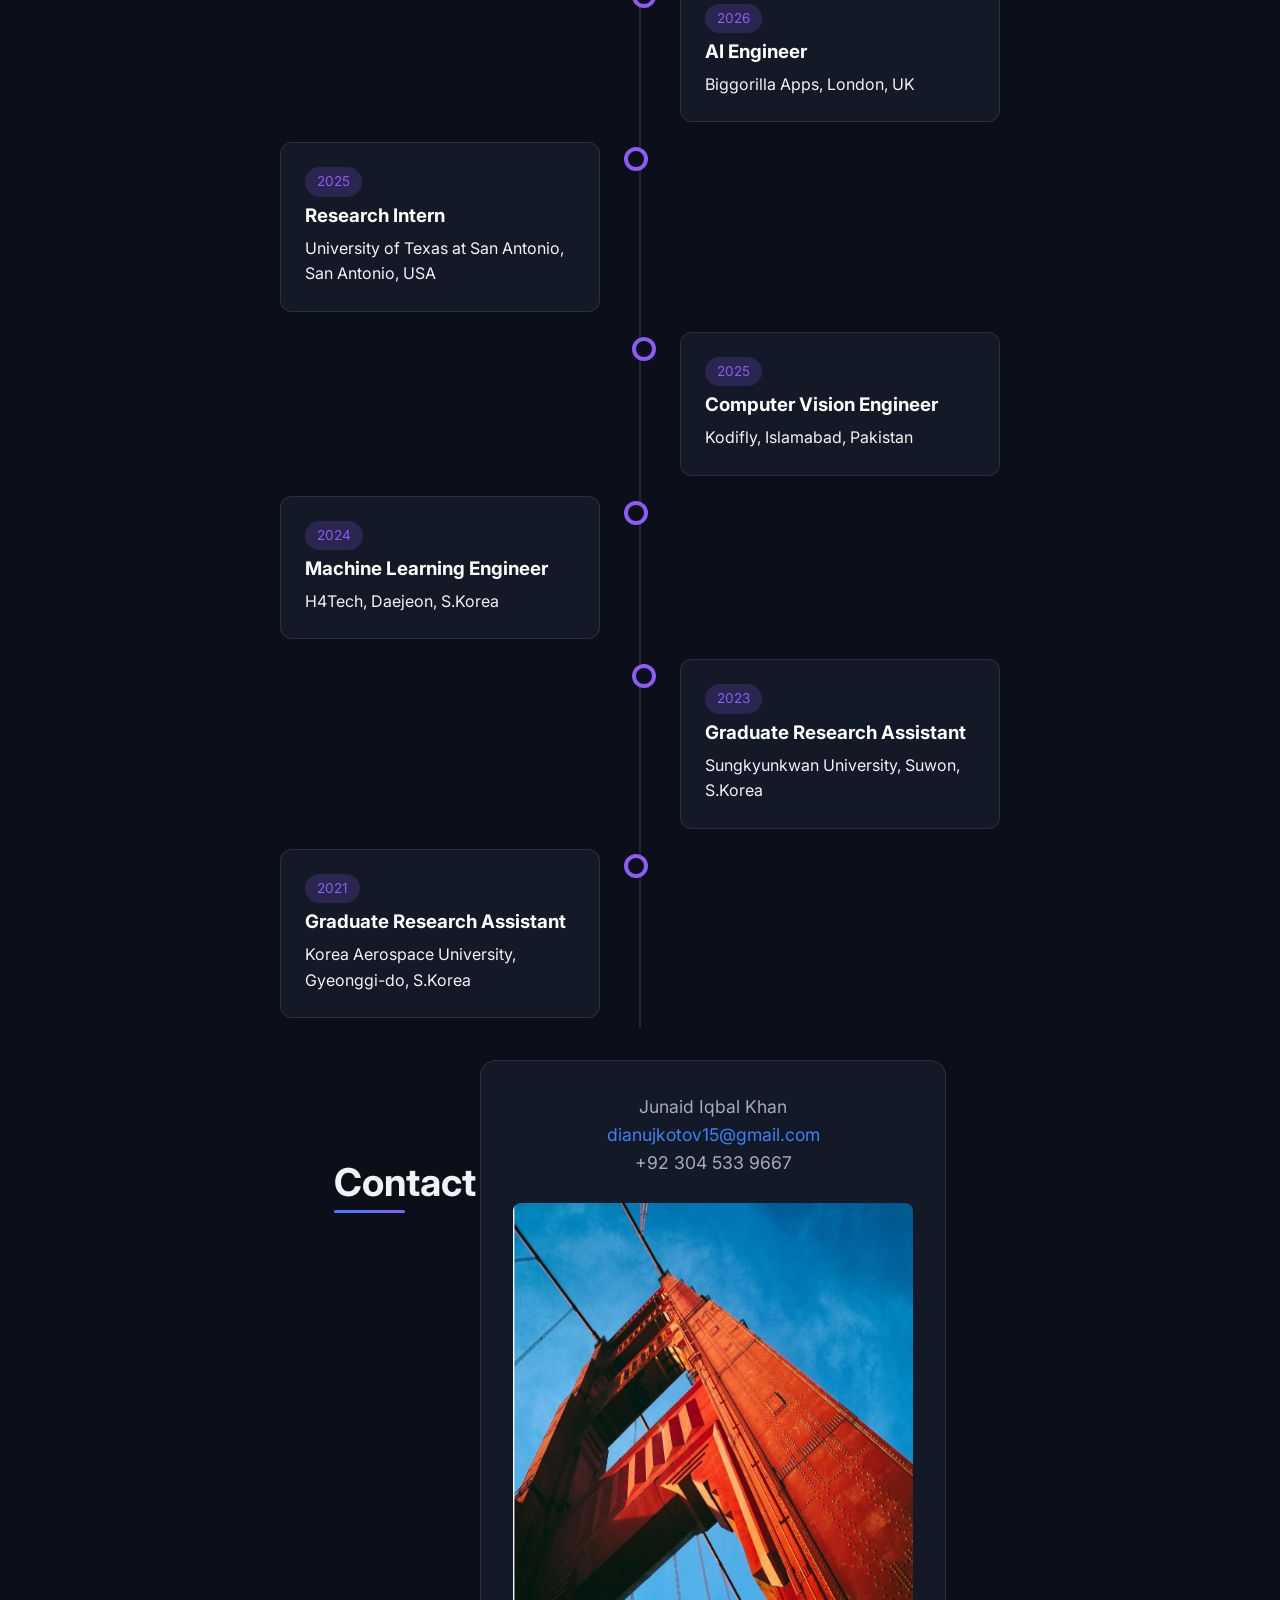
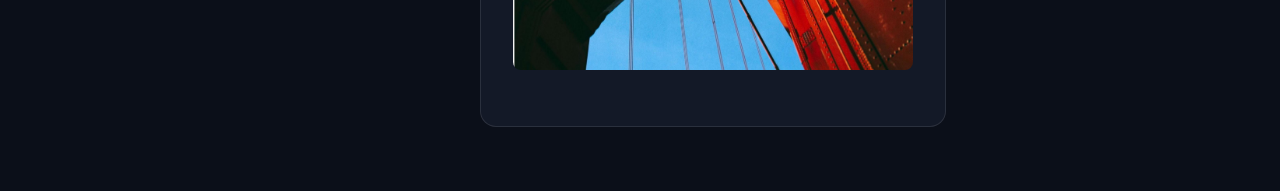
==== commit 973e0aeb: "adding workflow for agent building" ====
--- a/index.html
+++ b/index.html
@@ -133,40 +133,51 @@
       <div class="timeline">
         <div class="timeline-item left">
           <div class="timeline-content">
+            <span>Jul 2026 – Sep 2026</span>
+            <h3>Senior AI Engineer</h3>
+            <p>Codebricks, Lahore, PK (On-site)</p>
+            <ul>
+              <li>Architected and integrated a specialized LLM agent into the platform of FlavorWiki (a client of Codebricks) to enable intelligent natural-language querying across product data with a wide range of analytical features.</li>
+              <li>Developed a platform for the development, distribution, and tracking of agentic skills across FlavorWiki employees.</li>
+            </ul>
+          </div>
+        </div>
+        <div class="timeline-item right">
+          <div class="timeline-content">
             <span>2026</span>
             <h3>AI Engineer</h3>
             <p>Biggorilla Apps, London, UK</p>
           </div>
         </div>
-        <div class="timeline-item right">
+        <div class="timeline-item left">
           <div class="timeline-content">
             <span>2025</span>
             <h3>Research Intern</h3>
             <p>University of Texas at San Antonio, San Antonio, USA</p>
           </div>
         </div>
-        <div class="timeline-item left">
+        <div class="timeline-item right">
           <div class="timeline-content">
             <span>2025</span>
             <h3>Computer Vision Engineer</h3>
             <p>Kodifly, Islamabad, Pakistan</p>
           </div>
         </div>
-        <div class="timeline-item right">
+        <div class="timeline-item left">
           <div class="timeline-content">
             <span>2024</span>
             <h3>Machine Learning Engineer</h3>
             <p>H4Tech, Daejeon, S.Korea</p>
           </div>
         </div>
-        <div class="timeline-item left">
+        <div class="timeline-item right">
           <div class="timeline-content">
             <span>2023</span>
             <h3>Graduate Research Assistant</h3>
             <p>Sungkyunkwan University, Suwon, S.Korea</p>
           </div>
         </div>
-        <div class="timeline-item right">
+        <div class="timeline-item left">
           <div class="timeline-content">
             <span>2021</span>
             <h3>Graduate Research Assistant</h3>
--- a/style.css
+++ b/style.css
@@ -661,6 +661,17 @@
   margin-bottom: 0.5rem;
 }
 
+.timeline-content ul {
+  margin-top: 0.75rem;
+  padding-left: 1.25rem;
+  color: var(--text-secondary);
+}
+
+.timeline-content ul li {
+  margin-bottom: 0.5rem;
+  list-style: disc;
+}
+
 /* Contact */
 .contact-section {
   text-align: center;
@@ -845,9 +856,28 @@
 }
 
 .publication-venue {
-  color: #c4b5fd;
-  font-size: 0.9rem;
+  font-size: 0.95rem;
   font-style: italic;
+  letter-spacing: 0.5px;
+  margin-top: 0.2rem;
+}
+
+.pub-publisher {
+  color: #93c5fd;
+  font-weight: 700;
+  text-shadow: 0 0 8px rgba(59, 130, 246, 0.8), 0 0 15px rgba(59, 130, 246, 0.5);
+}
+
+.pub-journal {
+  color: #e9d5ff;
+  font-weight: 700;
+  text-shadow: 0 0 8px rgba(139, 92, 246, 0.8), 0 0 15px rgba(139, 92, 246, 0.5);
+}
+
+.pub-details {
+  color: var(--text-secondary);
+  font-weight: 400;
+  text-shadow: none;
 }
 
 .publication-meta {
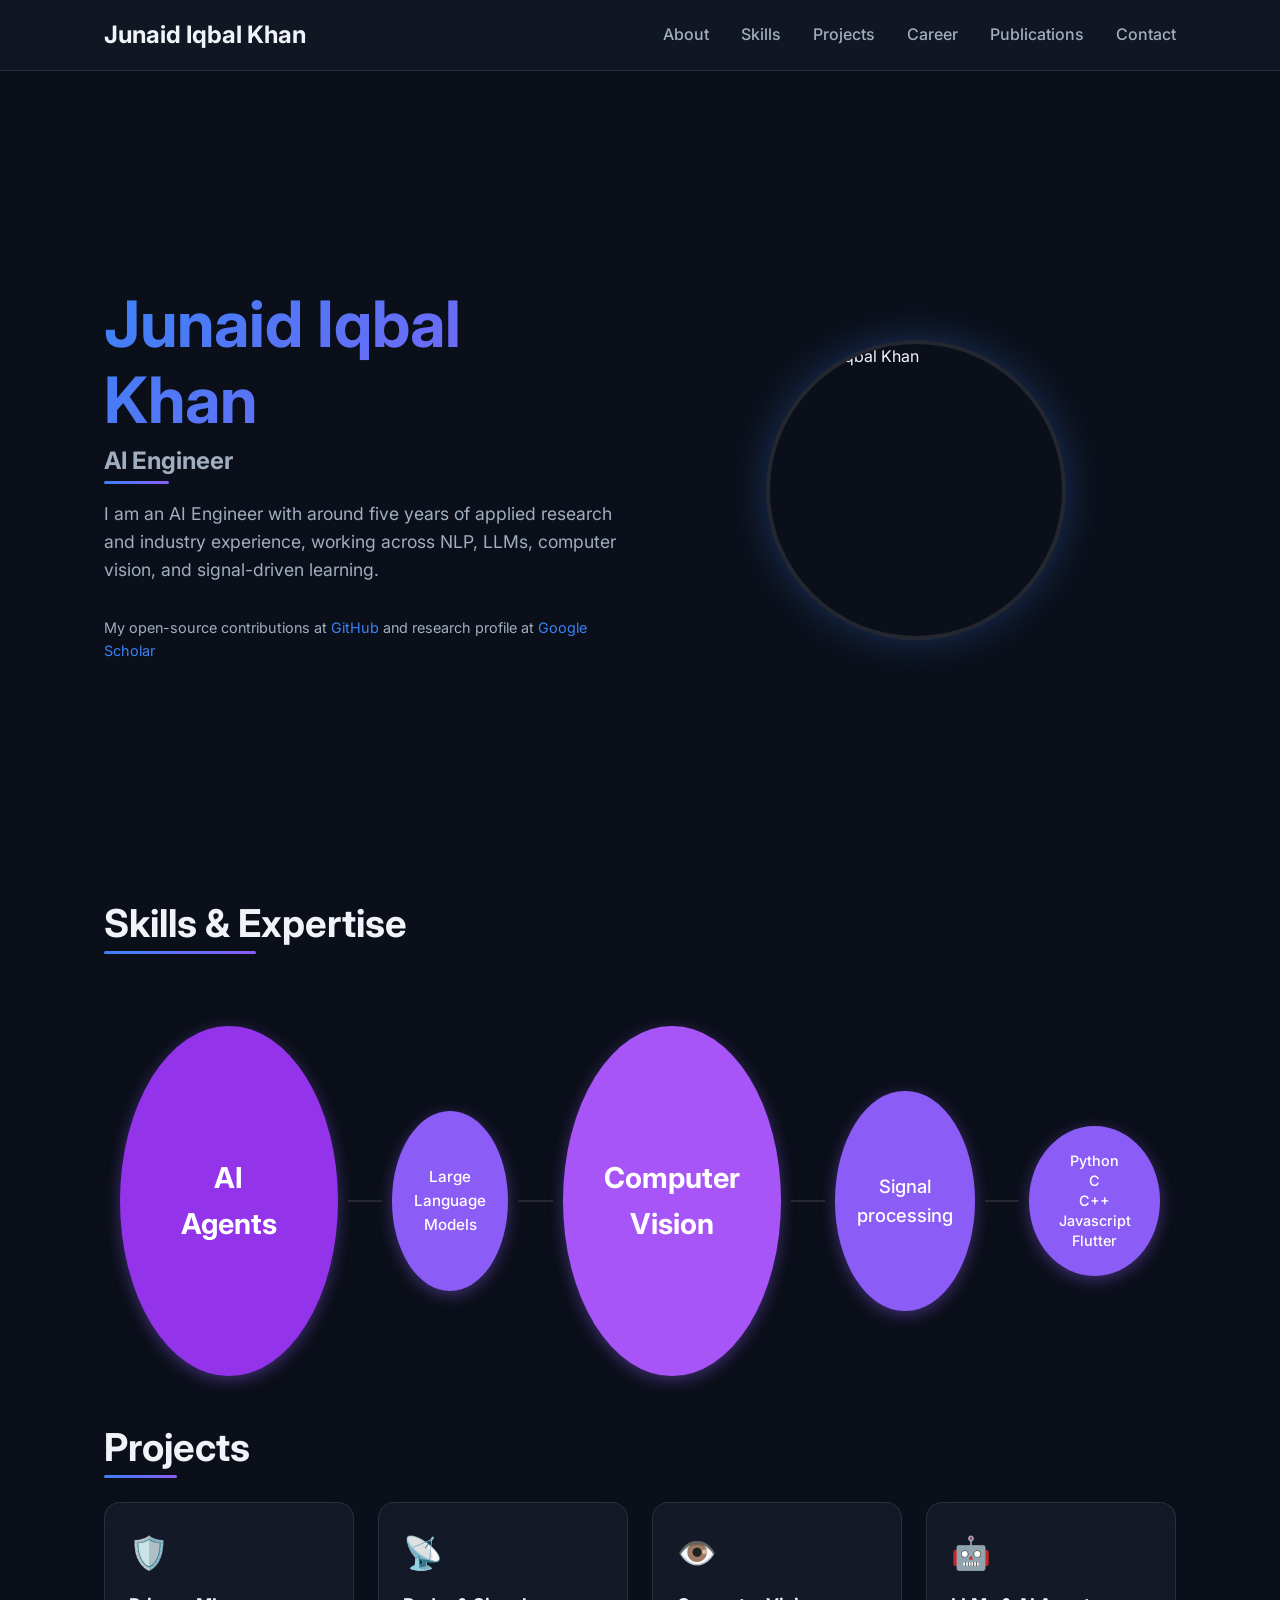
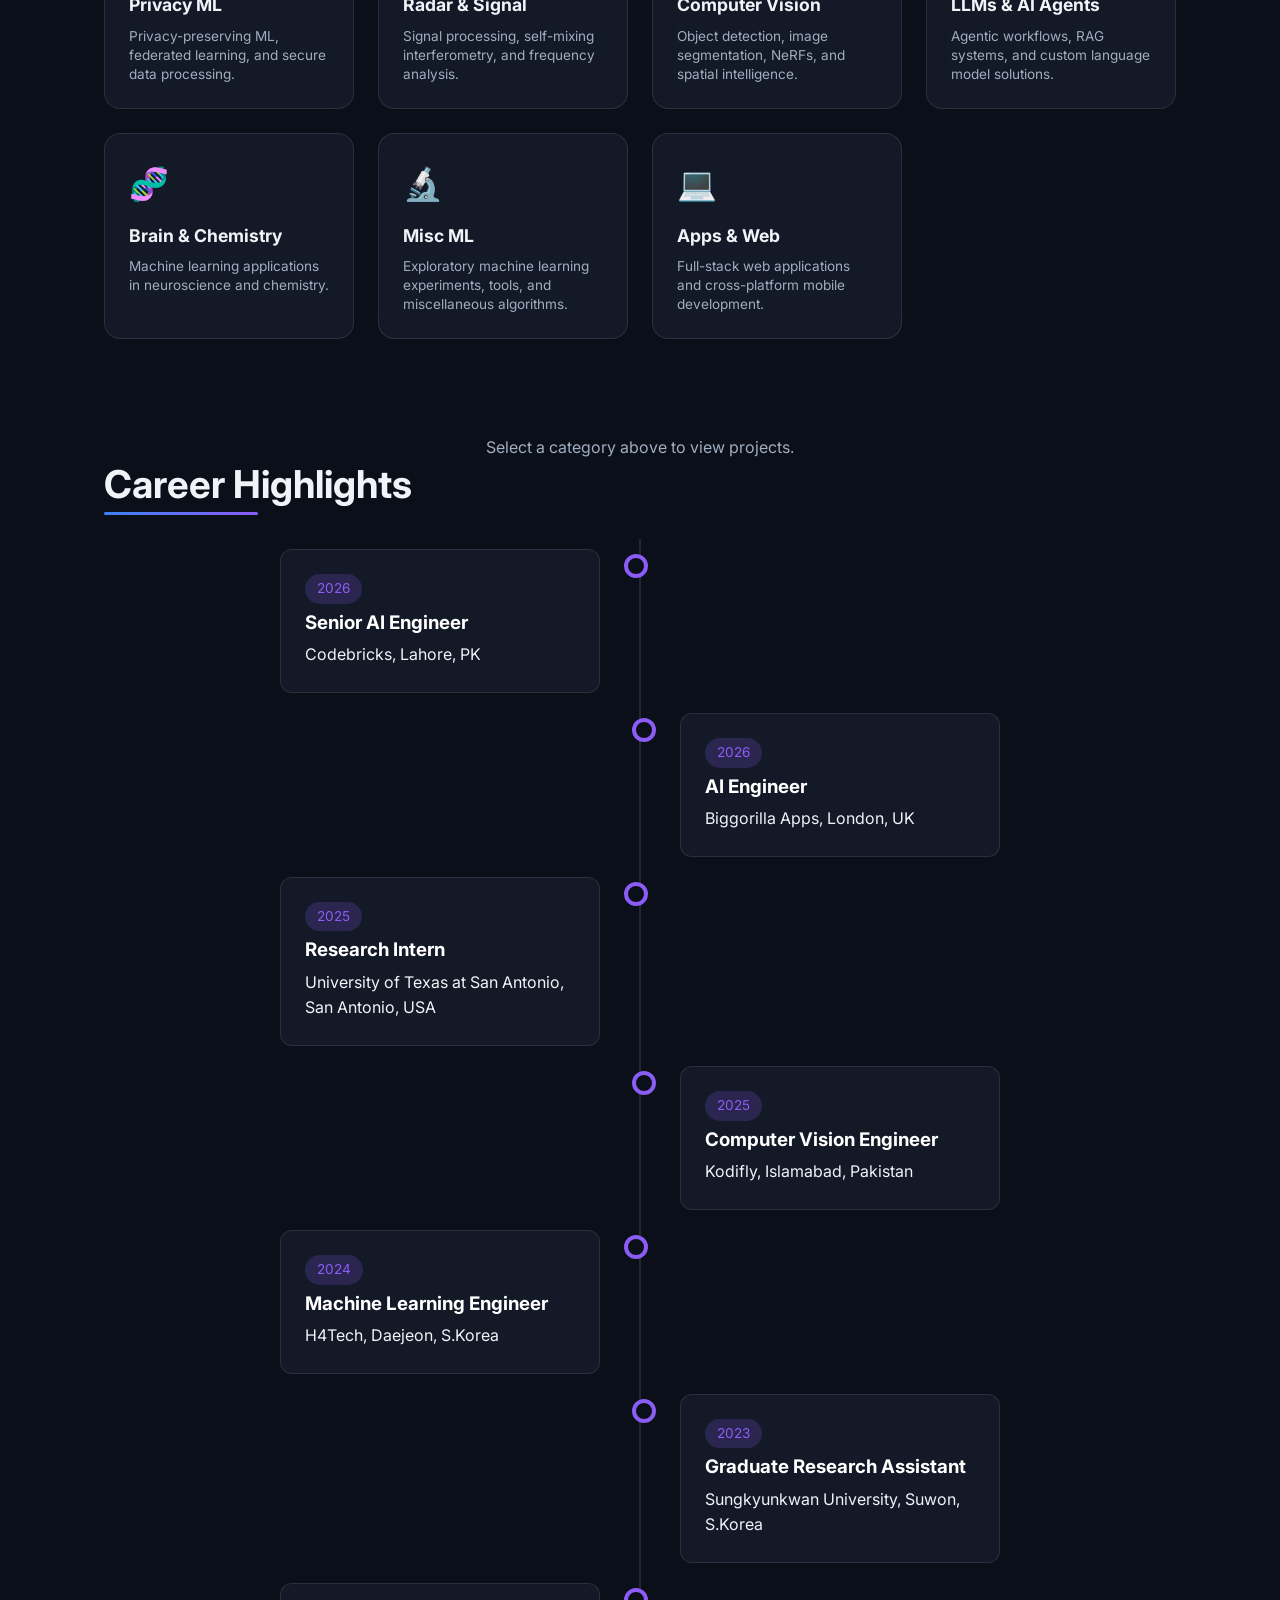
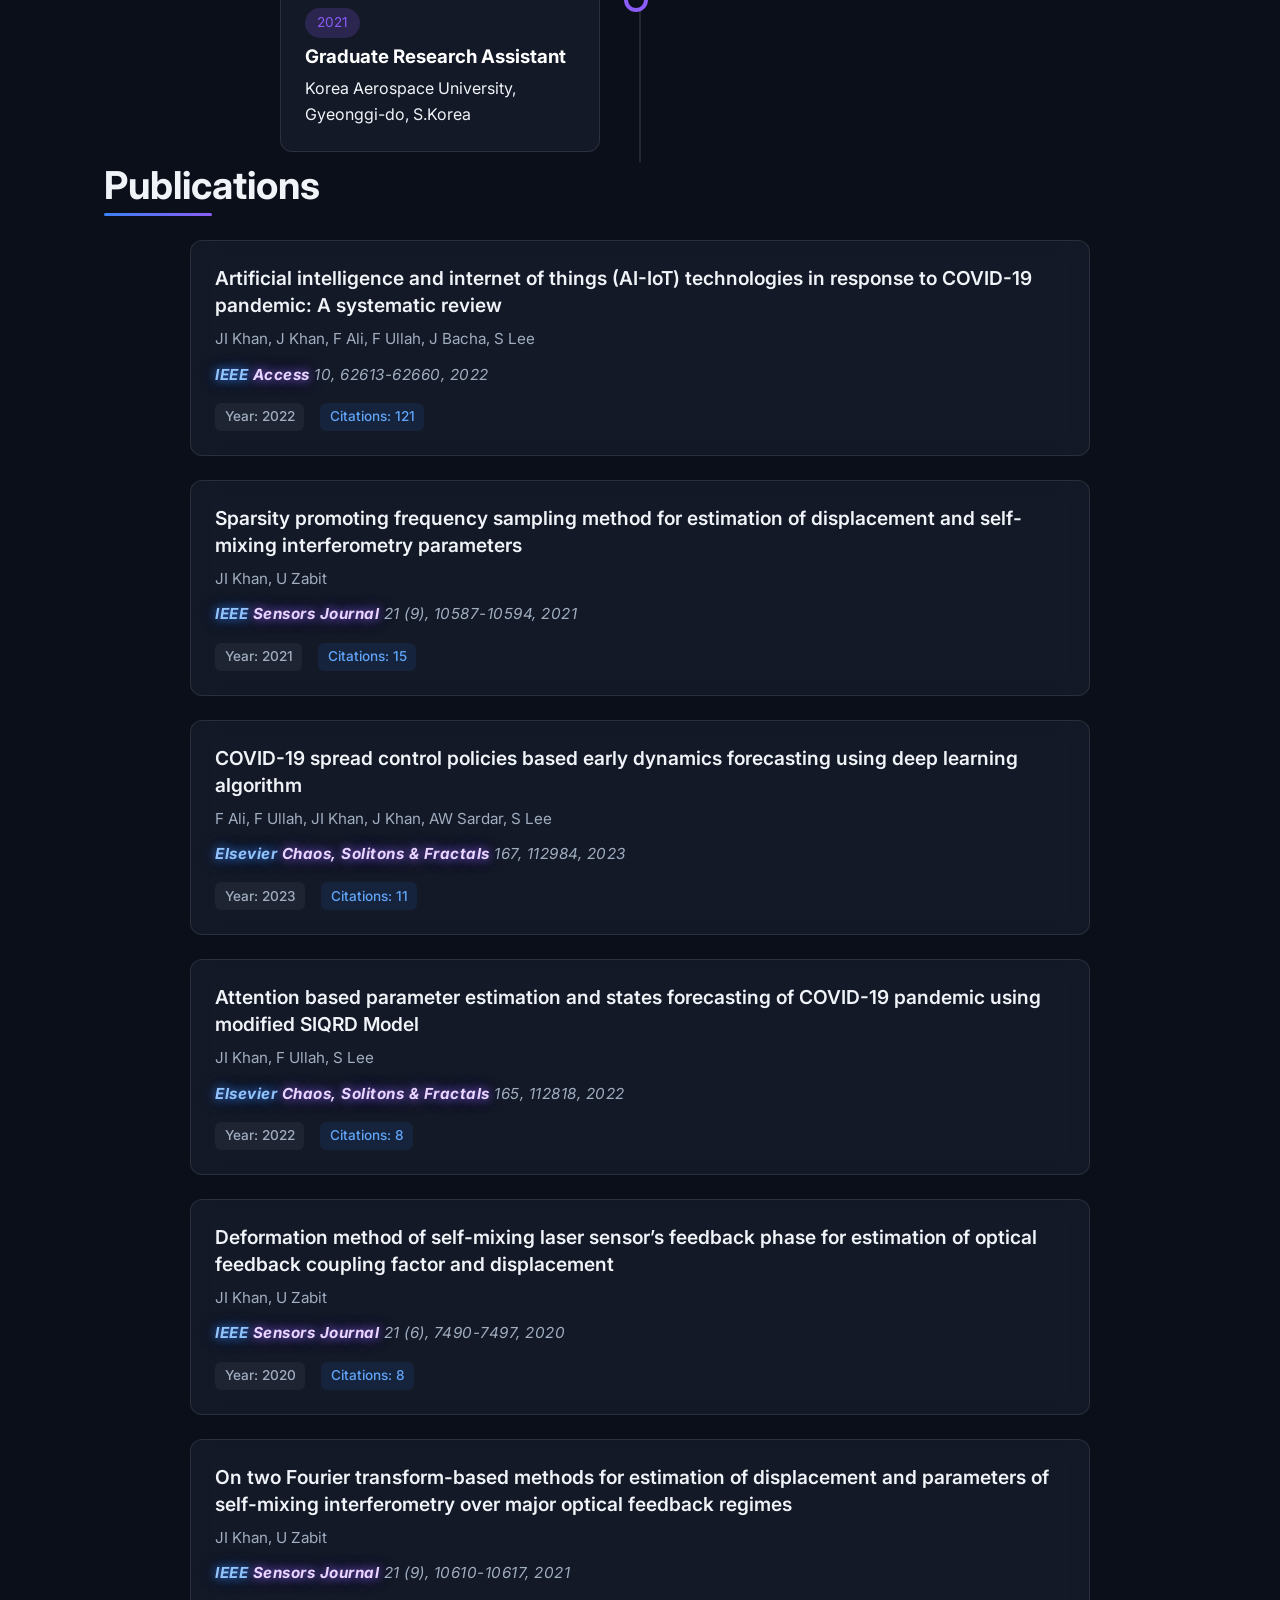
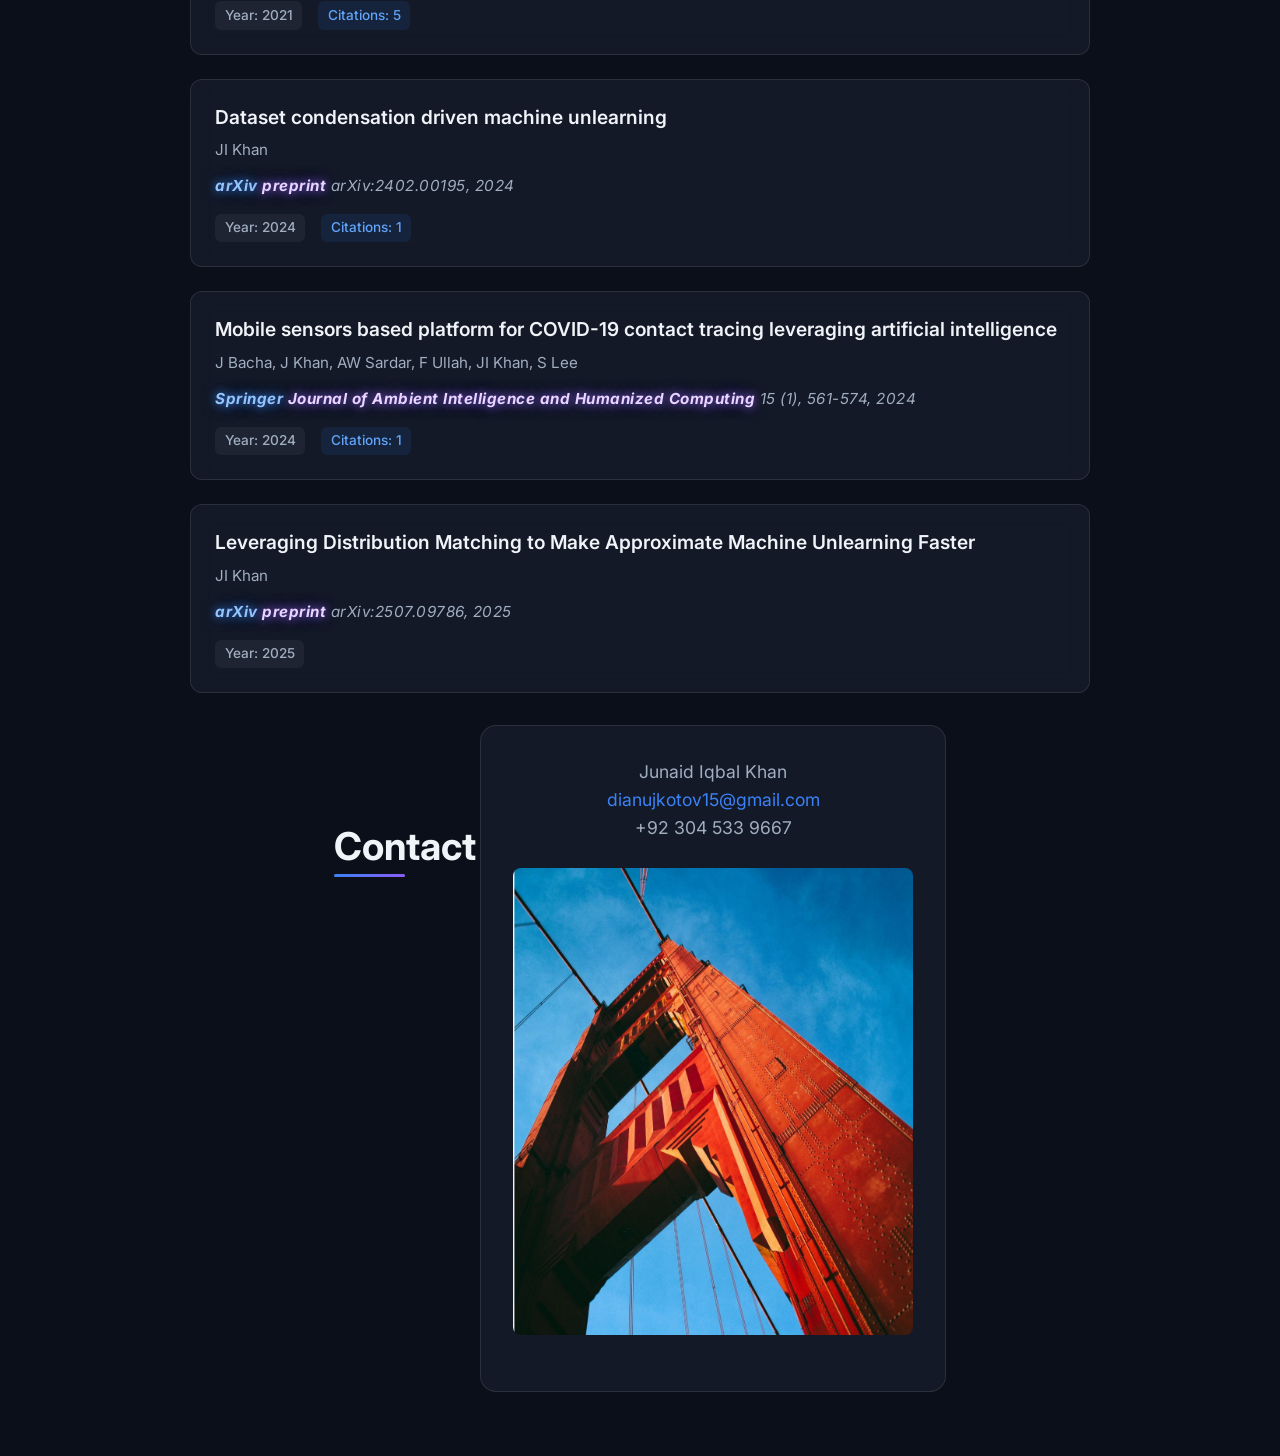
==== commit 00bd6601: "adding workflow for agent building" ====
--- a/index.html
+++ b/index.html
@@ -17,8 +17,8 @@
         <li><a href="#about">About</a></li>
         <li><a href="#skills">Skills</a></li>
         <li><a href="#projects">Projects</a></li>
+        <li><a href="#career">Career</a></li>
         <li><a href="#publications">Publications</a></li>
-        <li><a href="#career">Career</a></li>
         <li><a href="#contact">Contact</a></li>
       </ul>
     </div>
@@ -119,71 +119,67 @@
       </div>
     </section>
 
+    <!-- Career Timeline -->
+    <section id="career" class="container fade-in">
+      <h2>Career Highlights</h2>
+      <div class="timeline">
+        <div class="timeline-item left">
+          <div class="timeline-content">
+            <span>2026</span>
+            <h3>Senior AI Engineer</h3>
+            <p>Codebricks, Lahore, PK</p>
+          </div>
+        </div>
+        <div class="timeline-item right">
+          <div class="timeline-content">
+            <span>2026</span>
+            <h3>AI Engineer</h3>
+            <p>Biggorilla Apps, London, UK</p>
+          </div>
+        </div>
+        <div class="timeline-item left">
+          <div class="timeline-content">
+            <span>2025</span>
+            <h3>Research Intern</h3>
+            <p>University of Texas at San Antonio, San Antonio, USA</p>
+          </div>
+        </div>
+        <div class="timeline-item right">
+          <div class="timeline-content">
+            <span>2025</span>
+            <h3>Computer Vision Engineer</h3>
+            <p>Kodifly, Islamabad, Pakistan</p>
+          </div>
+        </div>
+        <div class="timeline-item left">
+          <div class="timeline-content">
+            <span>2024</span>
+            <h3>Machine Learning Engineer</h3>
+            <p>H4Tech, Daejeon, S.Korea</p>
+          </div>
+        </div>
+        <div class="timeline-item right">
+          <div class="timeline-content">
+            <span>2023</span>
+            <h3>Graduate Research Assistant</h3>
+            <p>Sungkyunkwan University, Suwon, S.Korea</p>
+          </div>
+        </div>
+        <div class="timeline-item left">
+          <div class="timeline-content">
+            <span>2021</span>
+            <h3>Graduate Research Assistant</h3>
+            <p>Korea Aerospace University, Gyeonggi-do, S.Korea</p>
+          </div>
+        </div>
+      </div>
+    </section>
+
     <!-- Publications Section -->
     <section id="publications" class="container fade-in">
       <h2>Publications</h2>
       <div id="publications-container" class="publications-grid">
         <!-- Publications will be dynamically injected here via script.js -->
-      </div>
-    </section>
-
-    <!-- Career Timeline -->
-    <section id="career" class="container fade-in">
-      <h2>Career Highlights</h2>
-      <div class="timeline">
-        <div class="timeline-item left">
-          <div class="timeline-content">
-            <span>Jul 2026 – Sep 2026</span>
-            <h3>Senior AI Engineer</h3>
-            <p>Codebricks, Lahore, PK (On-site)</p>
-            <ul>
-              <li>Architected and integrated a specialized LLM agent into the platform of FlavorWiki (a client of Codebricks) to enable intelligent natural-language querying across product data with a wide range of analytical features.</li>
-              <li>Developed a platform for the development, distribution, and tracking of agentic skills across FlavorWiki employees.</li>
-            </ul>
-          </div>
-        </div>
-        <div class="timeline-item right">
-          <div class="timeline-content">
-            <span>2026</span>
-            <h3>AI Engineer</h3>
-            <p>Biggorilla Apps, London, UK</p>
-          </div>
-        </div>
-        <div class="timeline-item left">
-          <div class="timeline-content">
-            <span>2025</span>
-            <h3>Research Intern</h3>
-            <p>University of Texas at San Antonio, San Antonio, USA</p>
-          </div>
-        </div>
-        <div class="timeline-item right">
-          <div class="timeline-content">
-            <span>2025</span>
-            <h3>Computer Vision Engineer</h3>
-            <p>Kodifly, Islamabad, Pakistan</p>
-          </div>
-        </div>
-        <div class="timeline-item left">
-          <div class="timeline-content">
-            <span>2024</span>
-            <h3>Machine Learning Engineer</h3>
-            <p>H4Tech, Daejeon, S.Korea</p>
-          </div>
-        </div>
-        <div class="timeline-item right">
-          <div class="timeline-content">
-            <span>2023</span>
-            <h3>Graduate Research Assistant</h3>
-            <p>Sungkyunkwan University, Suwon, S.Korea</p>
-          </div>
-        </div>
-        <div class="timeline-item left">
-          <div class="timeline-content">
-            <span>2021</span>
-            <h3>Graduate Research Assistant</h3>
-            <p>Korea Aerospace University, Gyeonggi-do, S.Korea</p>
-          </div>
-        </div>
       </div>
     </section>
 
--- a/style.css
+++ b/style.css
@@ -661,17 +661,6 @@
   margin-bottom: 0.5rem;
 }
 
-.timeline-content ul {
-  margin-top: 0.75rem;
-  padding-left: 1.25rem;
-  color: var(--text-secondary);
-}
-
-.timeline-content ul li {
-  margin-bottom: 0.5rem;
-  list-style: disc;
-}
-
 /* Contact */
 .contact-section {
   text-align: center;
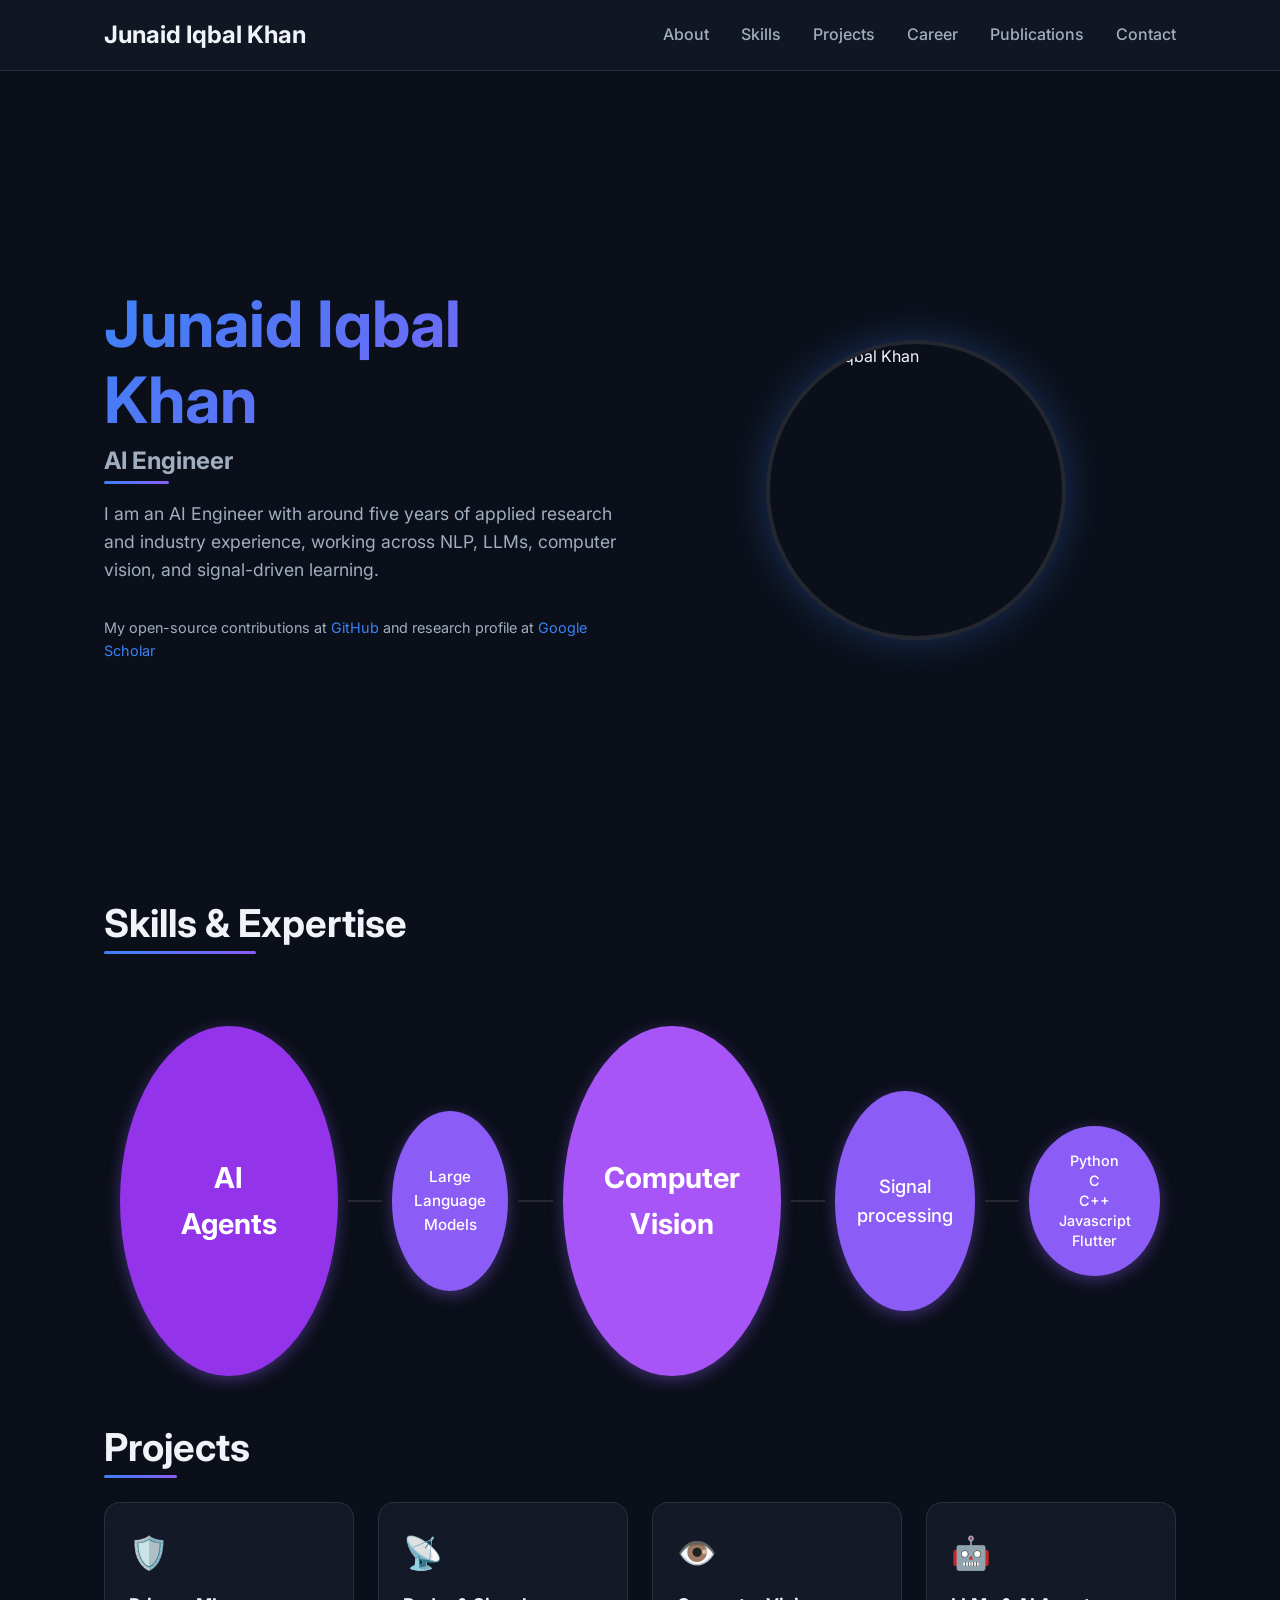
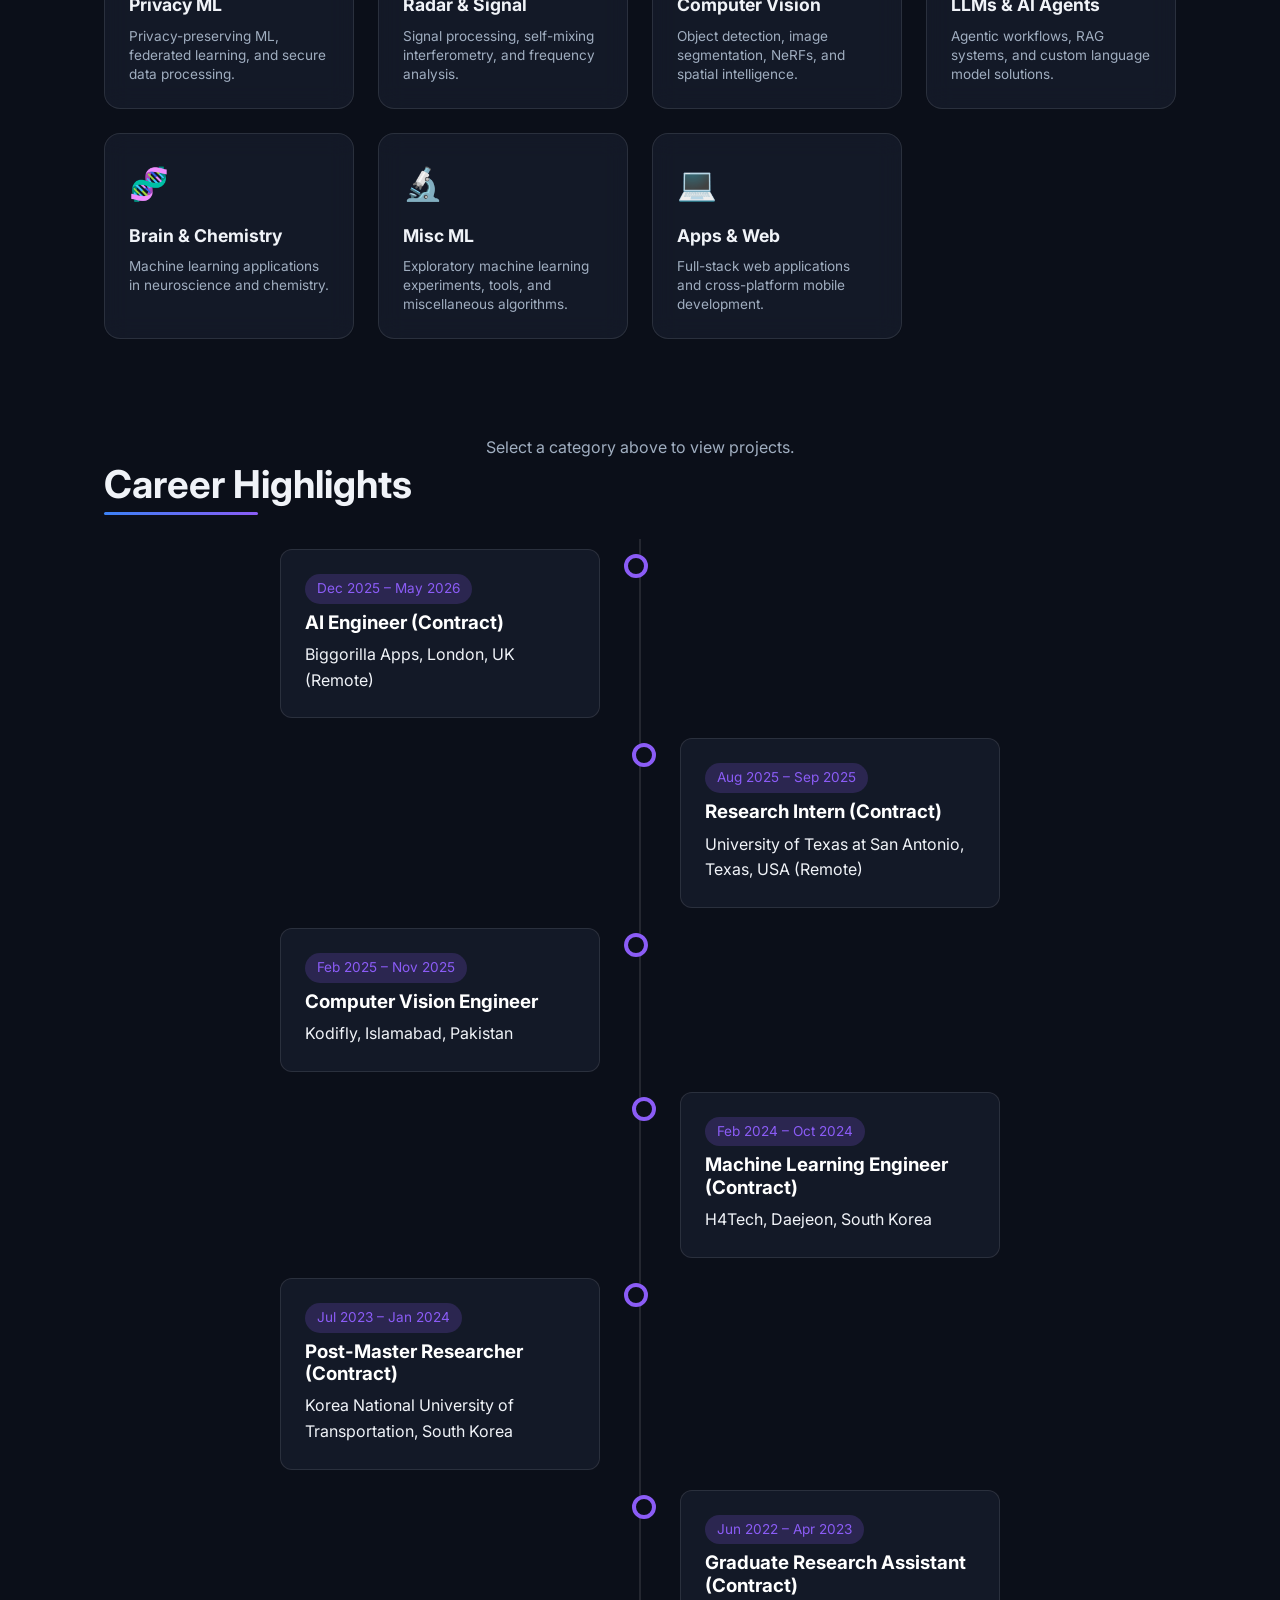
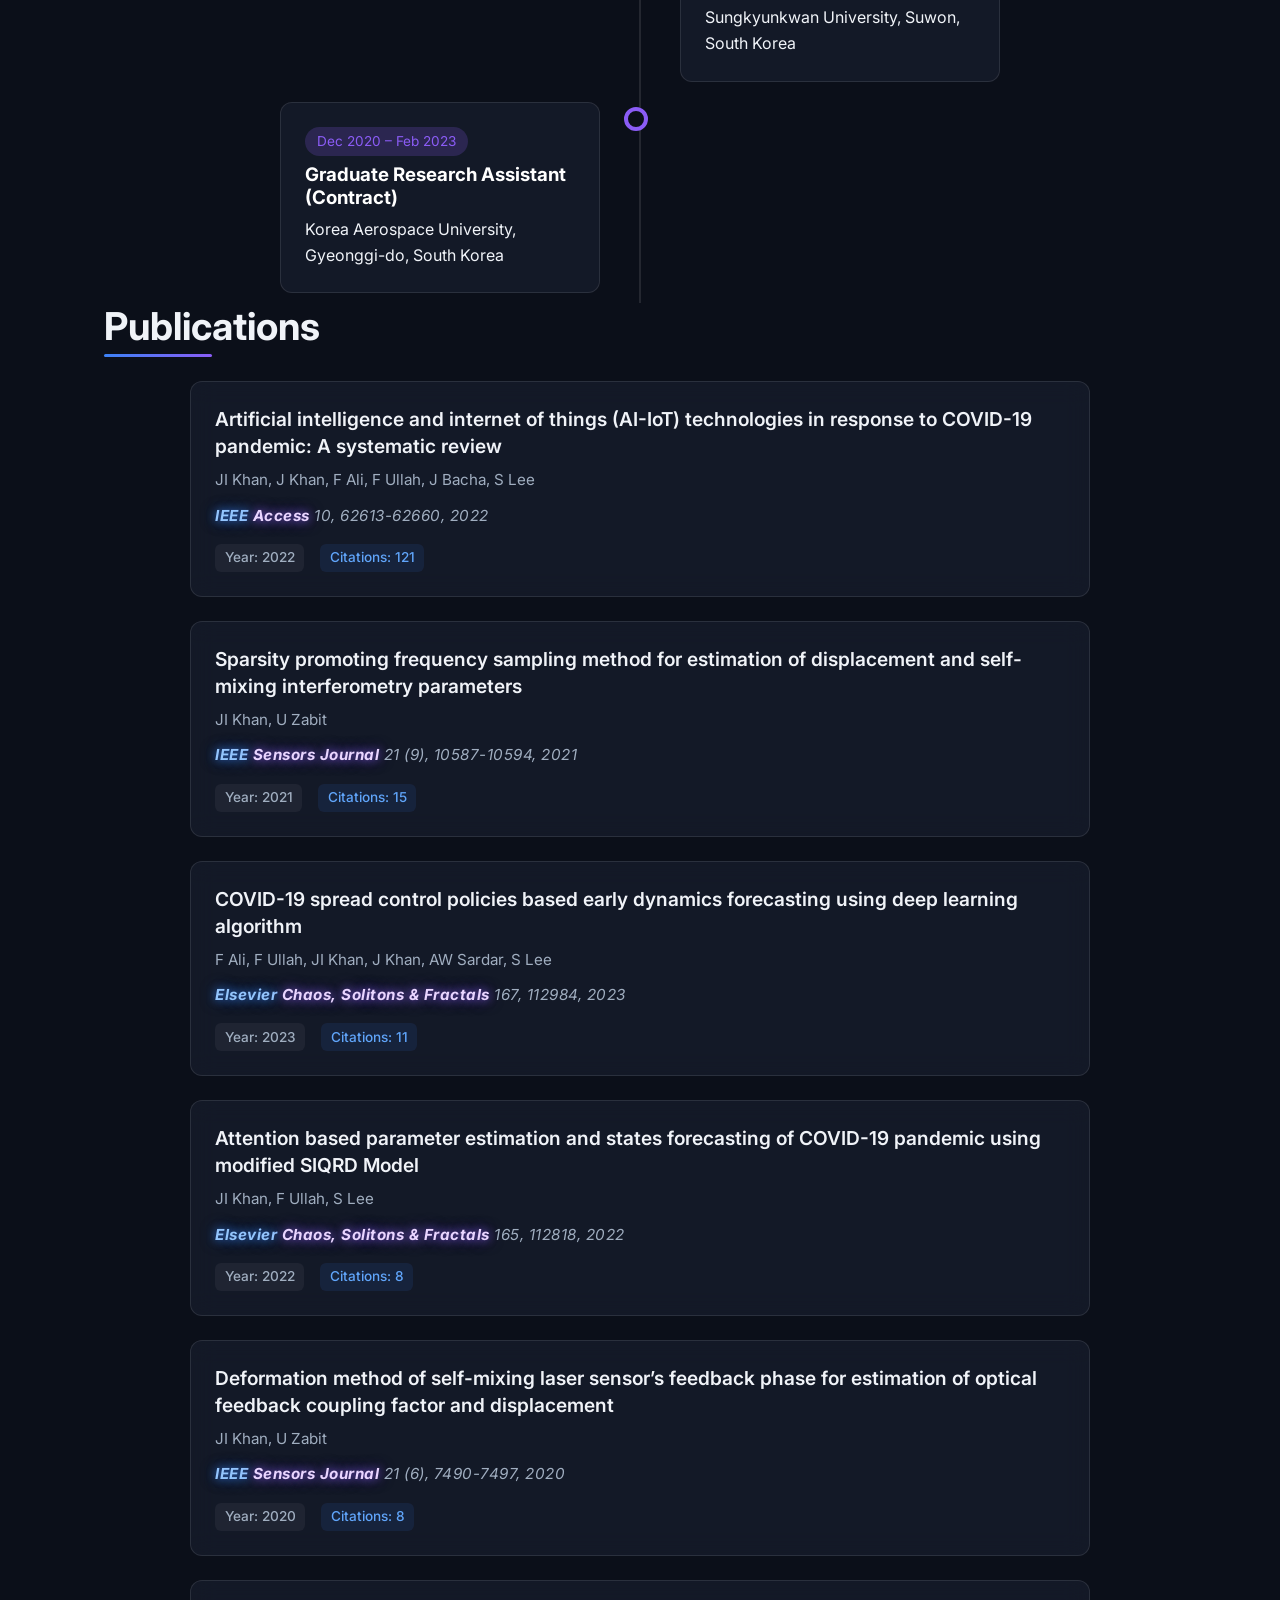
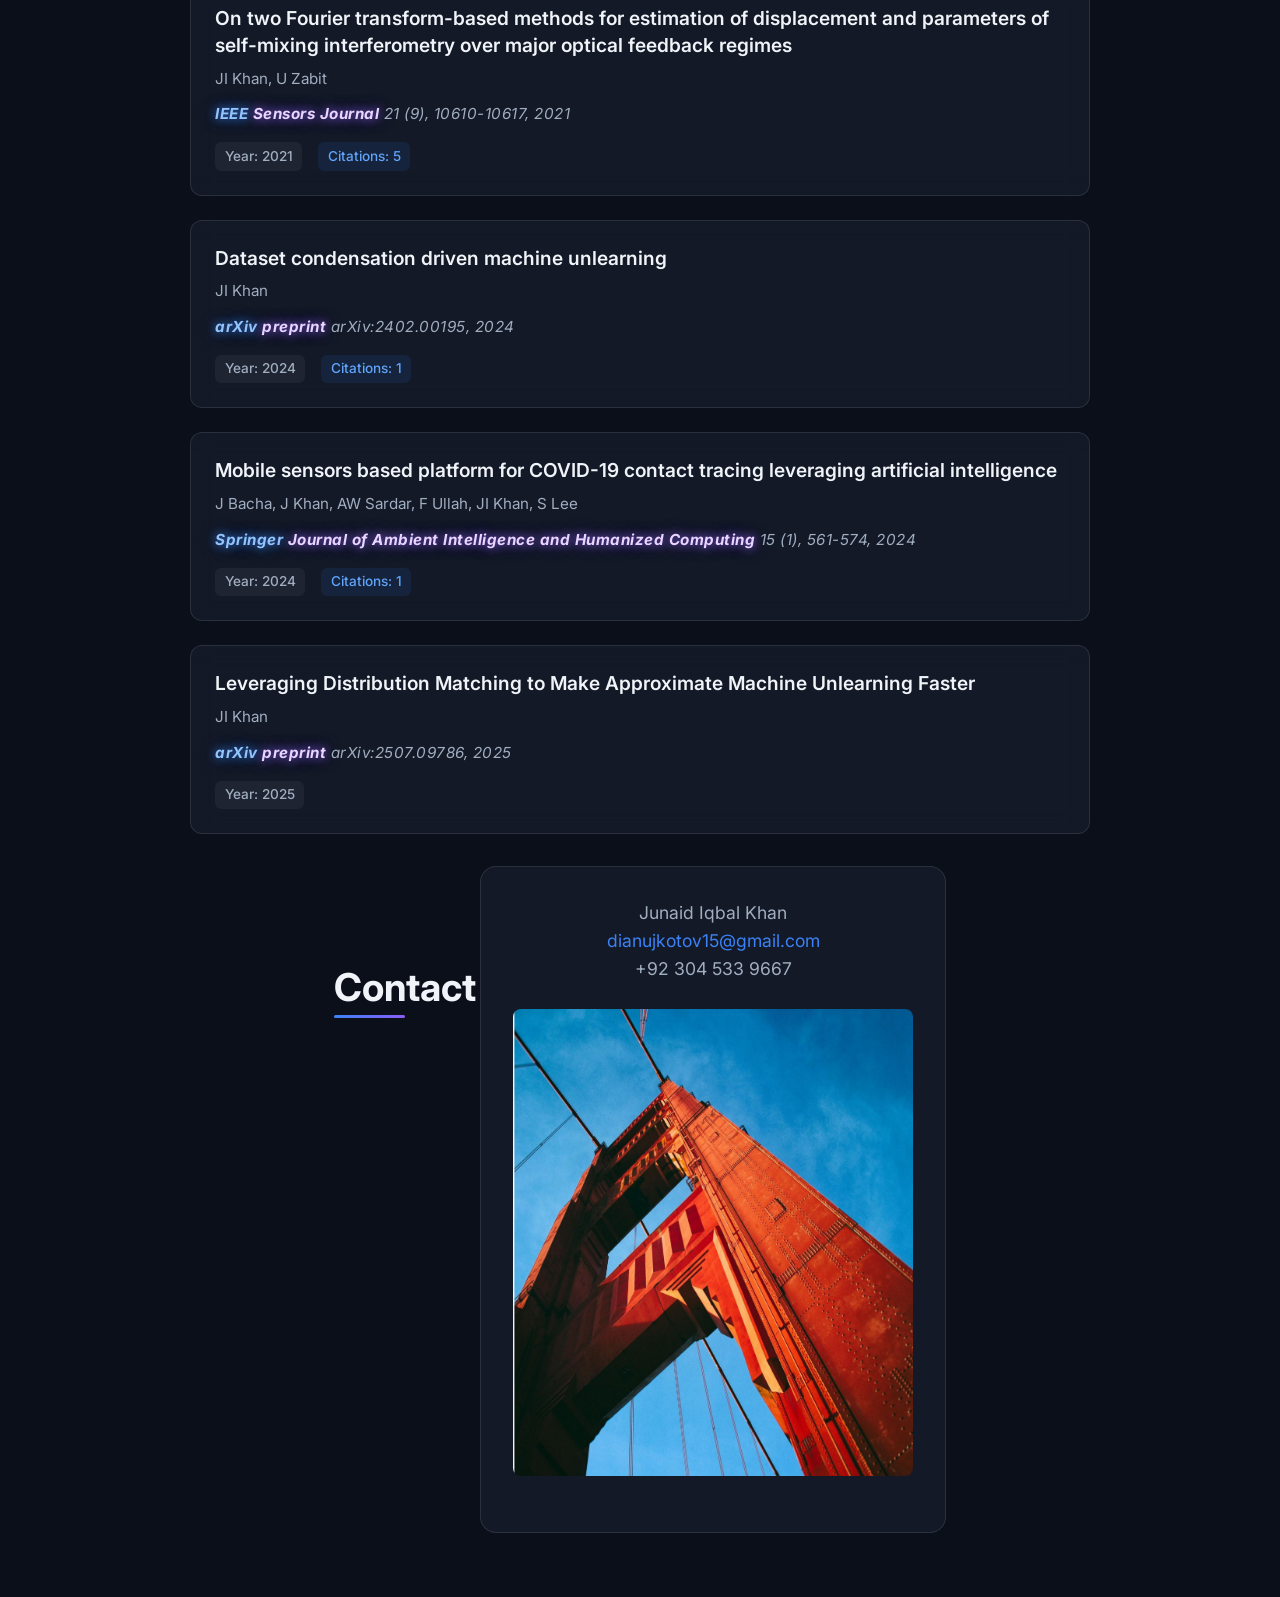
==== commit 6c69054d: "revising positions" ====
--- a/index.html
+++ b/index.html
@@ -125,51 +125,51 @@
       <div class="timeline">
         <div class="timeline-item left">
           <div class="timeline-content">
-            <span>2026</span>
-            <h3>Senior AI Engineer</h3>
-            <p>Codebricks, Lahore, PK</p>
+            <span>Dec 2025 – May 2026</span>
+            <h3>AI Engineer (Contract)</h3>
+            <p>Biggorilla Apps, London, UK (Remote)</p>
           </div>
         </div>
         <div class="timeline-item right">
           <div class="timeline-content">
-            <span>2026</span>
-            <h3>AI Engineer</h3>
-            <p>Biggorilla Apps, London, UK</p>
-          </div>
-        </div>
-        <div class="timeline-item left">
-          <div class="timeline-content">
-            <span>2025</span>
-            <h3>Research Intern</h3>
-            <p>University of Texas at San Antonio, San Antonio, USA</p>
-          </div>
-        </div>
-        <div class="timeline-item right">
-          <div class="timeline-content">
-            <span>2025</span>
+            <span>Aug 2025 – Sep 2025</span>
+            <h3>Research Intern (Contract)</h3>
+            <p>University of Texas at San Antonio, Texas, USA (Remote)</p>
+          </div>
+        </div>
+        <div class="timeline-item left">
+          <div class="timeline-content">
+            <span>Feb 2025 – Nov 2025</span>
             <h3>Computer Vision Engineer</h3>
             <p>Kodifly, Islamabad, Pakistan</p>
           </div>
         </div>
-        <div class="timeline-item left">
-          <div class="timeline-content">
-            <span>2024</span>
-            <h3>Machine Learning Engineer</h3>
-            <p>H4Tech, Daejeon, S.Korea</p>
-          </div>
-        </div>
         <div class="timeline-item right">
           <div class="timeline-content">
-            <span>2023</span>
-            <h3>Graduate Research Assistant</h3>
-            <p>Sungkyunkwan University, Suwon, S.Korea</p>
-          </div>
-        </div>
-        <div class="timeline-item left">
-          <div class="timeline-content">
-            <span>2021</span>
-            <h3>Graduate Research Assistant</h3>
-            <p>Korea Aerospace University, Gyeonggi-do, S.Korea</p>
+            <span>Feb 2024 – Oct 2024</span>
+            <h3>Machine Learning Engineer (Contract)</h3>
+            <p>H4Tech, Daejeon, South Korea</p>
+          </div>
+        </div>
+        <div class="timeline-item left">
+          <div class="timeline-content">
+            <span>Jul 2023 – Jan 2024</span>
+            <h3>Post-Master Researcher (Contract)</h3>
+            <p>Korea National University of Transportation, South Korea</p>
+          </div>
+        </div>
+        <div class="timeline-item right">
+          <div class="timeline-content">
+            <span>Jun 2022 – Apr 2023</span>
+            <h3>Graduate Research Assistant (Contract)</h3>
+            <p>Sungkyunkwan University, Suwon, South Korea</p>
+          </div>
+        </div>
+        <div class="timeline-item left">
+          <div class="timeline-content">
+            <span>Dec 2020 – Feb 2023</span>
+            <h3>Graduate Research Assistant (Contract)</h3>
+            <p>Korea Aerospace University, Gyeonggi-do, South Korea</p>
           </div>
         </div>
       </div>
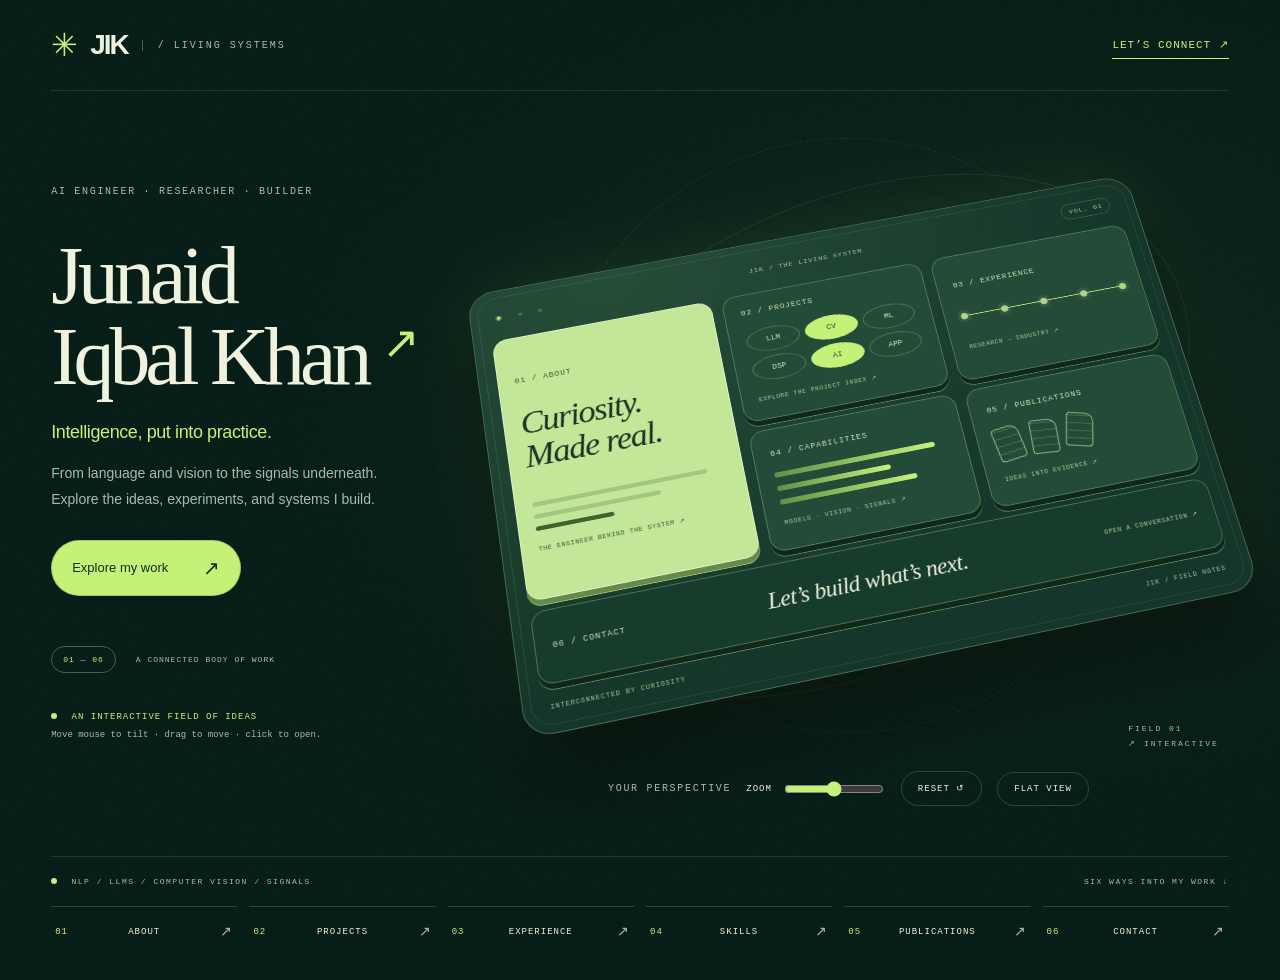
==== commit bb82ed22: "Redesign portfolio with Living Systems theme and interactive project categories" ====
--- a/index.html
+++ b/index.html
@@ -1,209 +1,16 @@
-<!DOCTYPE html>
-<html lang="en">
-<head>
-  <meta charset="UTF-8">
-  <meta name="viewport" content="width=device-width, initial-scale=1.0">
-  <title>Junaid Iqbal Khan - AI Engineer</title>
-  <meta name="description" content="Portfolio of Junaid Iqbal Khan, AI Engineer specializing in NLP, LLMs, Computer Vision, and Signal-driven Learning.">
-  <link rel="stylesheet" href="style.css">
-</head>
-<body>
-
-  <!-- Navigation -->
-  <nav>
-    <div class="nav-container">
-      <div class="logo">Junaid Iqbal Khan</div>
-      <ul class="nav-links">
-        <li><a href="#about">About</a></li>
-        <li><a href="#skills">Skills</a></li>
-        <li><a href="#projects">Projects</a></li>
-        <li><a href="#career">Career</a></li>
-        <li><a href="#publications">Publications</a></li>
-        <li><a href="#contact">Contact</a></li>
-      </ul>
-    </div>
-  </nav>
-
-  <main>
-    <!-- About / Hero Section -->
-    <section id="about" class="container hero fade-in">
-      <div class="hero-content">
-        <h1>Junaid Iqbal Khan</h1>
-        <h2 class="hero-subtitle">AI Engineer</h2>
-        <p class="hero-text">
-          I am an AI Engineer with around five years of applied research and industry experience, working across NLP, LLMs, computer vision, and signal-driven learning.
-        </p>
-        <div class="hero-links">
-          <p class="hero-text" style="font-size: 0.9rem; margin-bottom: 0;">My open-source contributions at <a href="https://github.com/antibloch" target="_blank" rel="noopener noreferrer">GitHub</a> and research profile at <a href="https://scholar.google.com/citations?user=03BvsCEAAAAJ&hl=en" target="_blank" rel="noopener noreferrer">Google Scholar</a></p>
-        </div>
-      </div>
-      <div class="hero-image">
-        <img src="assets/images/my_photo.png" alt="Junaid Iqbal Khan">
-      </div>
-    </section>
-
-    <!-- Skills Section -->
-    <section id="skills" class="container fade-in">
-      <h2>Skills & Expertise</h2>
-      <div class="skills-wrapper custom-skills-figure">
-        <div class="skill-node node-ai">
-          <span>AI<br>Agents</span>
-        </div>
-        <div class="skill-line"></div>
-        <div class="skill-node node-llm">
-          <span>Large<br>Language<br>Models</span>
-        </div>
-        <div class="skill-line"></div>
-        <div class="skill-node node-cv">
-          <span>Computer<br>Vision</span>
-        </div>
-        <div class="skill-line"></div>
-        <div class="skill-node node-sp">
-          <span>Signal<br>processing</span>
-        </div>
-        <div class="skill-line"></div>
-        <div class="skill-node node-lang">
-          <span>Python</span>
-          <span>C</span>
-          <span>C++</span>
-          <span>Javascript</span>
-          <span>Flutter</span>
-        </div>
-      </div>
-    </section>
-
-    <!-- Projects Section -->
-    <section id="projects" class="container fade-in">
-      <h2>Projects</h2>
-      
-      <div class="filter-tabs">
-        <div class="filter-card" data-filter="privacy">
-          <div class="icon">🛡️</div>
-          <h3>Privacy ML</h3>
-          <p>Privacy-preserving ML, federated learning, and secure data processing.</p>
-        </div>
-        <div class="filter-card" data-filter="radar">
-          <div class="icon">📡</div>
-          <h3>Radar & Signal</h3>
-          <p>Signal processing, self-mixing interferometry, and frequency analysis.</p>
-        </div>
-        <div class="filter-card" data-filter="cv">
-          <div class="icon">👁️</div>
-          <h3>Computer Vision</h3>
-          <p>Object detection, image segmentation, NeRFs, and spatial intelligence.</p>
-        </div>
-        <div class="filter-card" data-filter="nlp">
-          <div class="icon">🤖</div>
-          <h3>LLMs & AI Agents</h3>
-          <p>Agentic workflows, RAG systems, and custom language model solutions.</p>
-        </div>
-        <div class="filter-card" data-filter="brain">
-          <div class="icon">🧬</div>
-          <h3>Brain & Chemistry</h3>
-          <p>Machine learning applications in neuroscience and chemistry.</p>
-        </div>
-        <div class="filter-card" data-filter="misc">
-          <div class="icon">🔬</div>
-          <h3>Misc ML</h3>
-          <p>Exploratory machine learning experiments, tools, and miscellaneous algorithms.</p>
-        </div>
-        <div class="filter-card" data-filter="apps">
-          <div class="icon">💻</div>
-          <h3>Apps & Web</h3>
-          <p>Full-stack web applications and cross-platform mobile development.</p>
-        </div>
-      </div>
-
-      <div id="projects-container">
-        <!-- Projects will be dynamically injected here via script.js -->
-      </div>
-    </section>
-
-    <!-- Career Timeline -->
-    <section id="career" class="container fade-in">
-      <h2>Career Highlights</h2>
-      <div class="timeline">
-        <div class="timeline-item left">
-          <div class="timeline-content">
-            <span>Dec 2025 – May 2026</span>
-            <h3>AI Engineer (Contract)</h3>
-            <p>Biggorilla Apps, London, UK (Remote)</p>
-          </div>
-        </div>
-        <div class="timeline-item right">
-          <div class="timeline-content">
-            <span>Aug 2025 – Sep 2025</span>
-            <h3>Research Intern (Contract)</h3>
-            <p>University of Texas at San Antonio, Texas, USA (Remote)</p>
-          </div>
-        </div>
-        <div class="timeline-item left">
-          <div class="timeline-content">
-            <span>Feb 2025 – Nov 2025</span>
-            <h3>Computer Vision Engineer</h3>
-            <p>Kodifly, Islamabad, Pakistan</p>
-          </div>
-        </div>
-        <div class="timeline-item right">
-          <div class="timeline-content">
-            <span>Feb 2024 – Oct 2024</span>
-            <h3>Machine Learning Engineer (Contract)</h3>
-            <p>H4Tech, Daejeon, South Korea</p>
-          </div>
-        </div>
-        <div class="timeline-item left">
-          <div class="timeline-content">
-            <span>Jul 2023 – Jan 2024</span>
-            <h3>Post-Master Researcher (Contract)</h3>
-            <p>Korea National University of Transportation, South Korea</p>
-          </div>
-        </div>
-        <div class="timeline-item right">
-          <div class="timeline-content">
-            <span>Jun 2022 – Apr 2023</span>
-            <h3>Graduate Research Assistant (Contract)</h3>
-            <p>Sungkyunkwan University, Suwon, South Korea</p>
-          </div>
-        </div>
-        <div class="timeline-item left">
-          <div class="timeline-content">
-            <span>Dec 2020 – Feb 2023</span>
-            <h3>Graduate Research Assistant (Contract)</h3>
-            <p>Korea Aerospace University, Gyeonggi-do, South Korea</p>
-          </div>
-        </div>
-      </div>
-    </section>
-
-    <!-- Publications Section -->
-    <section id="publications" class="container fade-in">
-      <h2>Publications</h2>
-      <div id="publications-container" class="publications-grid">
-        <!-- Publications will be dynamically injected here via script.js -->
-      </div>
-    </section>
-
-    <!-- Contact Section -->
-    <section id="contact" class="container contact-section fade-in">
-      <h2>Contact</h2>
-      <div class="contact-card">
-        <p>Junaid Iqbal Khan</p>
-        <p><a href="mailto:dianujkotov15@gmail.com">dianujkotov15@gmail.com</a></p>
-        <p>+92 304 533 9667</p>
-        <br/>
-        <img src="assets/images/4a9260a5213e8054bec902d661ebcc78b4c0d8a3e19006fa7d1c3c1097b58baf.jpg" alt="Contact Snapshot">
-      </div>
-    </section>
-  </main>
-
-  <!-- Lightbox Modal -->
-  <div id="lightbox" class="lightbox">
-    <span class="close-btn">&times;</span>
-    <img id="lightbox-img" src="" alt="Fullscreen Image">
-  </div>
-
-  <script src="projectsData.js"></script>
-  <script src="publicationsData.js"></script>
-  <script src="script.js"></script>
-</body>
-</html>
+<!doctype html>
+<html lang="en"><head><meta charset="utf-8"><meta name="viewport" content="width=device-width,initial-scale=1"><meta name="theme-color" content="#071d17"><meta name="description" content="Junaid Iqbal Khan — AI Engineer. Explore research and engineering across LLMs, computer vision, privacy, and signal processing."><title>Junaid Iqbal Khan — Living Systems</title><link rel="icon" href="icon.svg" type="image/svg+xml"><link rel="stylesheet" href="style.css"></head>
+<body><main id="workspace"><header><a class="brand" href="./" aria-label="Home">JIK<span> / LIVING SYSTEMS</span></a><a href="mailto:dianujkotov15@gmail.com" class="contact-link">LET’S CONNECT ↗</a></header>
+<div class="intro"><div><p class="eyebrow">AI ENGINEER · RESEARCHER · BUILDER</p><h1>Junaid<br>Iqbal Khan<span>↗</span></h1><p class="role">Intelligence, put into practice.</p><p class="hero-note">From language and vision to the signals underneath. Explore the ideas, experiments, and systems I build.</p><button class="hero-cta" data-sheet="projects">Explore my work <span>↗</span></button><div class="hero-index"><span>01 — 06</span><span>A CONNECTED BODY OF WORK</span></div></div><p class="instruction"><i></i> AN INTERACTIVE FIELD OF IDEAS<br><span>Move mouse to tilt · drag to move · click to open.</span></p></div>
+<section class="stage" aria-label="Interactive portfolio field"><div id="blueprint" class="blueprint"><div class="board-top"><span>◉ &nbsp; ○ &nbsp; ○</span><span>JIK / THE LIVING SYSTEM</span><span>VOL. 01</span></div><div class="modules">
+<button class="module about" data-sheet="about"><span class="module-label">01 / ABOUT</span><strong>Curiosity.<br>Made real.</strong><span class="lines"><i></i><i></i><i></i></span><span class="module-foot">THE ENGINEER BEHIND THE SYSTEM ↗</span></button>
+<button class="module projects" data-sheet="projects"><span class="module-label">02 / PROJECTS</span><div class="mini-grid" aria-hidden="true"><i>LLM</i><i>CV</i><i>ML</i><i>DSP</i><i>AI</i><i>APP</i></div><span class="module-foot">EXPLORE THE PROJECT INDEX ↗</span></button>
+<button class="module career" data-sheet="career"><span class="module-label">03 / EXPERIENCE</span><div class="timeline-drawing" aria-hidden="true"><i></i><i></i><i></i><i></i><i></i></div><span class="module-foot">RESEARCH → INDUSTRY ↗</span></button>
+<button class="module skills" data-sheet="skills"><span class="module-label">04 / CAPABILITIES</span><div class="bars" aria-hidden="true"><i></i><i></i><i></i></div><span class="module-foot">MODELS · VISION · SIGNALS ↗</span></button>
+<button class="module publications" data-sheet="publications"><span class="module-label">05 / PUBLICATIONS</span><div class="papers" aria-hidden="true"><i></i><i></i><i></i></div><span class="module-foot">IDEAS INTO EVIDENCE ↗</span></button>
+<button class="module contact" data-sheet="contact"><span class="module-label">06 / CONTACT</span><strong>Let’s build what’s next.</strong><span class="module-foot">OPEN A CONVERSATION ↗</span></button>
+</div><div class="board-bottom"><span>INTERCONNECTED BY CURIOSITY</span><span>JIK / FIELD NOTES</span></div></div><div class="axis" aria-hidden="true">FIELD 01<br>↗ INTERACTIVE</div></section>
+<div class="view-tools"><span class="eyebrow">YOUR PERSPECTIVE</span><label>ZOOM <input id="zoom" type="range" min="0.7" max="1.3" step="0.05" value="1"></label><button id="reset">RESET ↺</button><button id="flat" aria-pressed="false">FLAT VIEW</button></div>
+<footer><span><i></i> NLP / LLMS / COMPUTER VISION / SIGNALS</span><span>SIX WAYS INTO MY WORK ↓</span></footer><nav id="navigation" aria-label="Portfolio sheets"></nav></main>
+<dialog id="sheet" aria-labelledby="sheet-title"><div class="sheet-top"><span id="sheet-counter" class="eyebrow"></span><button id="close" aria-label="Close sheet">CLOSE ×</button></div><div class="sheet-heading"><p class="eyebrow">JIK / LIVING SYSTEMS</p><h2 id="sheet-title"></h2></div><div id="sheet-content"></div><div class="sheet-bottom"><button id="previous">← PREVIOUS</button><span>ESC TO CLOSE</span><button id="next">NEXT →</button></div></dialog>
+<script src="data.js"></script><script src="app.js"></script></body></html>
--- a/style.css
+++ b/style.css
@@ -1,906 +1,20 @@
-@import url('https://fonts.googleapis.com/css2?family=Inter:wght@300;400;500;600;700&display=swap');
-
-:root {
-  /* Color Palette - Premium Dark Theme */
-  --bg-color: #0b0f19;
-  --surface-color: rgba(25, 33, 49, 0.6);
-  --surface-border: rgba(255, 255, 255, 0.1);
-  --text-primary: #f0f3f8;
-  --text-secondary: #a0aec0;
-  
-  /* Gradients & Accents */
-  --accent-blue: #3b82f6;
-  --accent-purple: #8b5cf6;
-  --gradient-primary: linear-gradient(135deg, var(--accent-blue), var(--accent-purple));
-  
-  --glass-bg: rgba(25, 33, 49, 0.4);
-  --glass-blur: blur(12px);
-
-  --font-main: 'Inter', sans-serif;
-  --transition-speed: 0.3s;
-}
-
-* {
-  margin: 0;
-  padding: 0;
-  box-sizing: border-box;
-}
-
-html {
-  scroll-behavior: smooth;
-  font-family: var(--font-main);
-  background-color: var(--bg-color);
-  color: var(--text-primary);
-}
-
-body {
-  overflow-x: hidden;
-  line-height: 1.6;
-}
-
-/* Typography */
-h1, h2, h3, h4, h5 {
-  font-weight: 700;
-  line-height: 1.2;
-}
-
-h1 {
-  font-size: clamp(2.5rem, 5vw, 4rem);
-  background: var(--gradient-primary);
-  -webkit-background-clip: text;
-  -webkit-text-fill-color: transparent;
-  margin-bottom: 0.5rem;
-}
-
-h2 {
-  font-size: clamp(2rem, 3vw, 2.5rem);
-  margin-bottom: 2rem;
-  position: relative;
-  display: inline-block;
-}
-
-h2::after {
-  content: '';
-  position: absolute;
-  left: 0;
-  bottom: -8px;
-  width: 50%;
-  height: 3px;
-  background: var(--gradient-primary);
-  border-radius: 2px;
-}
-
-a {
-  color: var(--accent-blue);
-  text-decoration: none;
-  transition: color var(--transition-speed);
-}
-
-a:hover {
-  filter: brightness(1.2);
-}
-
-img {
-  max-width: 100%;
-  height: auto;
-  border-radius: 8px;
-  display: block;
-}
-
-/* Layout */
-.container {
-  max-width: 1200px;
-  margin: 0 auto;
-  padding: 0 5%;
-}
-
-section {
-  padding: 5rem 0;
-  min-height: auto;
-}
-
-/* Navbar */
-nav {
-  position: fixed;
-  top: 0;
-  width: 100%;
-  z-index: 1000;
-  background: var(--glass-bg);
-  backdrop-filter: var(--glass-blur);
-  border-bottom: 1px solid var(--surface-border);
-  padding: 1rem 0;
-  transition: all var(--transition-speed);
-}
-
-.nav-container {
-  display: flex;
-  justify-content: space-between;
-  align-items: center;
-  max-width: 1200px;
-  margin: 0 auto;
-  padding: 0 5%;
-}
-
-.logo {
-  font-size: 1.5rem;
-  font-weight: 700;
-  color: var(--text-primary);
-}
-
-.nav-links {
-  display: flex;
-  gap: 2rem;
-  list-style: none;
-}
-
-.nav-links a {
-  color: var(--text-secondary);
-  font-weight: 500;
-}
-
-.nav-links a:hover,
-.nav-links a.active {
-  color: var(--text-primary);
-}
-
-/* Hero Section */
-.hero {
-  display: flex;
-  align-items: center;
-  justify-content: space-between;
-  min-height: 100vh;
-  padding-top: 80px;
-  gap: 2rem;
-}
-
-.hero-content {
-  flex: 1;
-}
-
-.hero-subtitle {
-  font-size: 1.5rem;
-  color: var(--text-secondary);
-  margin-bottom: 1.5rem;
-}
-
-.hero-text {
-  font-size: 1.1rem;
-  color: var(--text-secondary);
-  margin-bottom: 2rem;
-  max-width: 600px;
-}
-
-.hero-links {
-  display: flex;
-  align-items: center;
-  gap: 1.5rem;
-  margin-bottom: 2rem;
-}
-
-.hero-links img {
-  width: auto;
-  height: 40px; /* Adjusting the linkedin/github screenshot size */
-  border-radius: 8px;
-  transition: transform var(--transition-speed);
-  cursor: pointer;
-}
-.hero-links img:hover {
-  transform: translateY(-5px);
-}
-
-.hero-image {
-  flex: 1;
-  display: flex;
-  justify-content: center;
-  position: relative;
-}
-
-.hero-image img {
-  width: 300px;
-  height: 300px;
-  object-fit: cover;
-  border-radius: 50%;
-  box-shadow: 0 0 40px rgba(59, 130, 246, 0.3);
-  border: 4px solid var(--surface-border);
-  position: relative;
-  z-index: 2;
-}
-
-/* Skills Section */
-.skills-wrapper {
-  background: var(--surface-color);
-  padding: 2rem;
-  border-radius: 16px;
-  border: 1px solid var(--surface-border);
-  box-shadow: 0 10px 30px rgba(0, 0, 0, 0.2);
-  text-align: center;
-}
-
-.skills-wrapper img {
-  margin: 0 auto;
-  border-radius: 12px;
-}
-
-.custom-skills-figure {
-  display: flex;
-  align-items: center;
-  justify-content: center;
-  gap: 10px;
-  padding: 3rem 1rem;
-  background: transparent;
-  border: none;
-  box-shadow: none;
-  overflow-x: auto;
-}
-
-.skill-node {
-  background: var(--accent-purple);
-  display: flex;
-  flex-direction: column;
-  justify-content: center;
-  align-items: center;
-  color: white;
-  text-align: center;
-  font-weight: 500;
-  box-shadow: 0 4px 15px rgba(139, 92, 246, 0.4);
-  transition: transform 0.3s;
-}
-
-.skill-node:hover {
-  transform: translateY(-5px) scale(1.05);
-  box-shadow: 0 8px 25px rgba(139, 92, 246, 0.6);
-}
-
-.node-llm {
-  width: 130px;
-  height: 180px;
-  border-radius: 50%;
-  font-size: 0.95rem;
-  padding: 10px;
-}
-
-.node-ai {
-  width: 250px;
-  height: 350px;
-  border-radius: 50%;
-  font-size: 1.8rem;
-  font-weight: 700;
-  background: #9333ea; /* Deep purple variation */
-}
-
-.node-cv {
-  width: 250px;
-  height: 350px;
-  border-radius: 50%;
-  font-size: 1.8rem;
-  font-weight: 700;
-  background: #a855f7; /* slightly different shade if preferred, or same */
-}
-
-.node-sp {
-  width: 160px;
-  height: 220px;
-  border-radius: 50%;
-  font-size: 1.15rem;
-}
-
-.node-lang {
-  width: 150px;
-  height: 150px;
-  border-radius: 50%;
-  line-height: 1.4;
-  font-size: 0.9rem;
-}
-
-.skill-line {
-  height: 2px;
-  width: 40px;
-  background: var(--surface-border);
-}
-
-@media screen and (max-width: 768px) {
-  .custom-skills-figure {
-    flex-direction: column;
-  }
-  .skill-line {
-    width: 2px;
-    height: 40px;
-  }
-}
-
-.filter-tabs {
-  display: grid;
-  grid-template-columns: repeat(auto-fit, minmax(200px, 1fr));
-  gap: 1.5rem;
-  margin-bottom: 4rem;
-}
-
-.filter-card {
-  background: var(--surface-color);
-  border: 1px solid var(--surface-border);
-  border-radius: 16px;
-  padding: 1.5rem;
-  cursor: pointer;
-  transition: all 0.3s cubic-bezier(0.175, 0.885, 0.32, 1.275);
-  backdrop-filter: var(--glass-blur);
-  display: flex;
-  flex-direction: column;
-  align-items: flex-start;
-  gap: 0.5rem;
-}
-
-.filter-card:hover, .filter-card.active {
-  transform: translateY(-8px);
-  border-color: var(--accent-blue);
-  box-shadow: 0 12px 25px rgba(0, 0, 0, 0.3), 0 0 15px rgba(59, 130, 246, 0.2);
-}
-
-.filter-card.active {
-  background: rgba(59, 130, 246, 0.1);
-}
-
-.filter-card .icon {
-  font-size: 2rem;
-  margin-bottom: 0.5rem;
-}
-
-.filter-card h3 {
-  font-size: 1.1rem;
-  color: var(--text-primary);
-  margin-bottom: 0.2rem;
-}
-
-.filter-card p {
-  font-size: 0.85rem;
-  color: var(--text-secondary);
-  line-height: 1.4;
-}
-
-.category-section {
-  transition: opacity 0.3s ease, transform 0.3s ease;
-  width: 100%;
-}
-
-.category-heading {
-  font-size: 2rem;
-  margin-bottom: 2rem;
-  color: var(--accent-blue);
-  border-bottom: 2px solid var(--surface-border);
-  padding-bottom: 0.5rem;
-  display: inline-block;
-}
-
-.projects-grid {
-  display: grid;
-  grid-template-columns: repeat(auto-fill, minmax(340px, 1fr));
-  gap: 2.5rem;
-}
-
-.project-card {
-  background: var(--surface-color);
-  border: 1px solid var(--surface-border);
-  border-radius: 20px;
-  overflow: hidden;
-  transition: all 0.4s cubic-bezier(0.175, 0.885, 0.32, 1.275);
-  display: flex;
-  flex-direction: column;
-  position: relative;
-  backdrop-filter: var(--glass-blur);
-}
-
-.project-card::before {
-  content: "";
-  position: absolute;
-  top: 0; left: 0; right: 0; bottom: 0;
-  border-radius: 20px;
-  padding: 2px;
-  background: var(--gradient-primary);
-  -webkit-mask: linear-gradient(#fff 0 0) content-box, linear-gradient(#fff 0 0);
-  -webkit-mask-composite: xor;
-  mask-composite: exclude;
-  opacity: 0;
-  transition: opacity 0.4s;
-  pointer-events: none;
-}
-
-.project-card:hover {
-  transform: translateY(-12px);
-  box-shadow: 0 25px 50px rgba(0, 0, 0, 0.4), 0 0 20px rgba(139, 92, 246, 0.2);
-}
-
-.project-card:hover::before {
-  opacity: 1;
-}
-
-.project-images {
-  position: relative;
-  padding: 1rem;
-  background: rgba(0,0,0,0.2);
-  display: flex;
-  gap: 10px;
-  overflow-x: auto;
-  scrollbar-width: thin;
-}
-
-.project-images::-webkit-scrollbar {
-  height: 6px;
-}
-.project-images::-webkit-scrollbar-thumb {
-  background: var(--surface-border);
-  border-radius: 10px;
-}
-
-.project-images img {
-  height: 180px;
-  width: auto;
-  object-fit: cover;
-  border-radius: 8px;
-  cursor: zoom-in;
-  transition: transform var(--transition-speed);
-}
-
-.project-images img:hover {
-  transform: scale(1.05);
-}
-
-.project-summary {
-  flex-grow: 1;
-  display: flex;
-  flex-direction: column;
-}
-
-.project-header h3, .project-details h3 {
-  font-size: 1.35rem;
-  margin-bottom: 0.8rem;
-  color: var(--text-primary);
-  font-weight: 700;
-}
-
-.project-header h3 a, .project-details h3 a {
-  color: inherit;
-  text-decoration: none;
-}
-
-.project-header h3 a:hover, .project-details h3 a:hover {
-  background: var(--gradient-primary);
-  -webkit-background-clip: text;
-  -webkit-text-fill-color: transparent;
-}
-
-.project-category-tag {
-  display: inline-block;
-  padding: 0.3rem 0.8rem;
-  background: rgba(59, 130, 246, 0.15);
-  color: #60a5fa;
-  border-radius: 20px;
-  font-size: 0.75rem;
-  font-weight: 600;
-  letter-spacing: 0.5px;
-  text-transform: uppercase;
-  margin-bottom: 0.5rem;
-  align-self: flex-start;
-}
-
-.tech-stack-container {
-  display: flex;
-  flex-wrap: wrap;
-  gap: 0.4rem;
-  margin-bottom: 1rem;
-}
-
-.tech-pill {
-  background: rgba(139, 92, 246, 0.15);
-  color: #c4b5fd;
-  padding: 0.2rem 0.6rem;
-  border-radius: 12px;
-  font-size: 0.75rem;
-  font-weight: 500;
-  border: 1px solid rgba(139, 92, 246, 0.3);
-}
-
-.project-features {
-  margin-top: 1rem;
-  font-size: 0.85rem;
-  color: var(--text-secondary);
-  background: rgba(0,0,0,0.2);
-  padding: 0.8rem;
-  border-radius: 8px;
-  border-left: 3px solid var(--accent-purple);
-}
-
-.project-overview {
-  margin-top: 1rem;
-  padding-top: 1rem;
-  border-top: 1px solid var(--surface-border);
-  font-size: 0.9rem;
-  color: var(--text-secondary);
-  line-height: 1.6;
-}
-
-.project-overview strong {
-  color: var(--accent-blue);
-  display: block;
-  margin-bottom: 0.5rem;
-}
-
-.overview-assets {
-  margin-top: 1.5rem;
-  display: flex;
-  gap: 10px;
-  overflow-x: auto;
-  scrollbar-width: thin;
-  padding-bottom: 0.5rem;
-}
-
-.overview-assets img, .overview-assets video {
-  height: 140px;
-  width: auto;
-  border-radius: 8px;
-  object-fit: cover;
-  transition: transform var(--transition-speed);
-  cursor: zoom-in;
-}
-
-.overview-assets img:hover, .overview-assets video:hover {
-  transform: scale(1.05);
-}
-
-.overview-assets::-webkit-scrollbar {
-  height: 6px;
-}
-
-.overview-assets::-webkit-scrollbar-thumb {
-  background: var(--surface-border);
-  border-radius: 10px;
-}
-
-.project-header p.project-description, .project-details p.project-description {
-  color: var(--text-secondary);
-  font-size: 0.95rem;
-  line-height: 1.7;
-}
-
-.project-links {
-  margin-top: auto;
-  padding-top: 1.5rem;
-}
-
-.repo-link-btn {
-  display: inline-flex;
-  align-items: center;
-  gap: 0.5rem;
-  padding: 0.6rem 1.2rem;
-  background: rgba(255, 255, 255, 0.05);
-  border: 1px solid var(--surface-border);
-  border-radius: 8px;
-  color: var(--text-primary);
-  font-size: 0.9rem;
-  font-weight: 500;
-  transition: all var(--transition-speed);
-  text-decoration: none;
-}
-
-.repo-link-btn:hover {
-  background: var(--gradient-primary);
-  color: white;
-  border-color: transparent;
-  transform: translateY(-2px);
-  box-shadow: 0 4px 15px rgba(139, 92, 246, 0.3);
-}
-
-/* Career Timeline */
-.timeline {
-  position: relative;
-  max-width: 800px;
-  margin: 0 auto;
-}
-
-.timeline::after {
-  content: '';
-  position: absolute;
-  width: 2px;
-  background: var(--surface-border);
-  top: 0;
-  bottom: 0;
-  left: 50%;
-  margin-left: -1px;
-}
-
-.timeline-item {
-  padding: 10px 40px;
-  position: relative;
-  background: inherit;
-  width: 50%;
-}
-
-.timeline-item::after {
-  content: '';
-  position: absolute;
-  width: 16px;
-  height: 16px;
-  right: -8px;
-  background: var(--bg-color);
-  border: 4px solid var(--accent-purple);
-  top: 15px;
-  border-radius: 50%;
-  z-index: 1;
-}
-
-.left {
-  left: 0;
-}
-
-.right {
-  left: 50%;
-}
-
-.right::after {
-  left: -8px;
-}
-
-.timeline-content {
-  padding: 1.5rem;
-  background: var(--surface-color);
-  position: relative;
-  border-radius: 12px;
-  border: 1px solid var(--surface-border);
-}
-
-.timeline-content h3 {
-  color: white;
-  margin-bottom: 0.5rem;
-}
-
-.timeline-content span {
-  display: inline-block;
-  padding: 0.25rem 0.75rem;
-  background: rgba(139, 92, 246, 0.2);
-  color: var(--accent-purple);
-  border-radius: 20px;
-  font-size: 0.85rem;
-  margin-bottom: 0.5rem;
-}
-
-/* Contact */
-.contact-section {
-  text-align: center;
-  padding-bottom: 4rem;
-}
-
-.contact-card {
-  display: inline-block;
-  background: var(--surface-color);
-  padding: 2rem;
-  border-radius: 16px;
-  border: 1px solid var(--surface-border);
-  margin-top: 2rem;
-}
-
-.contact-card img {
-  max-width: 400px;
-  margin: 0 auto 1.5rem auto;
-}
-
-.contact-card p {
-  font-size: 1.1rem;
-  color: var(--text-secondary);
-}
-
-/* Lightbox Modal */
-.lightbox {
-  position: fixed;
-  top: 0;
-  left: 0;
-  width: 100vw;
-  height: 100vh;
-  background: rgba(0, 0, 0, 0.9);
-  display: flex;
-  justify-content: center;
-  align-items: center;
-  z-index: 9999;
-  opacity: 0;
-  pointer-events: none;
-  transition: opacity 0.3s;
-}
-
-.lightbox.active {
-  opacity: 1;
-  pointer-events: all;
-}
-
-.lightbox img {
-  max-width: 90%;
-  max-height: 90vh;
-  border-radius: 8px;
-  box-shadow: 0 0 30px rgba(0,0,0,0.5);
-  transform: scale(0.9);
-  transition: transform 0.3s cubic-bezier(0.175, 0.885, 0.32, 1.275);
-}
-
-.lightbox.active img {
-  transform: scale(1);
-}
-
-.close-btn {
-  position: absolute;
-  top: 20px;
-  right: 30px;
-  color: white;
-  font-size: 40px;
-  cursor: pointer;
-  z-index: 10000;
-}
-
-/* Animations */
-.fade-in {
-  opacity: 0;
-  transform: translateY(30px);
-  transition: opacity 0.6s ease-out, transform 0.6s ease-out;
-}
-
-.fade-in.visible {
-  opacity: 1;
-  transform: translateY(0);
-}
-
-/* Responsive */
-@media screen and (max-width: 768px) {
-  .hero {
-    flex-direction: column-reverse;
-    text-align: center;
-    padding-top: 120px;
-  }
-  
-  .hero-links {
-    justify-content: center;
-  }
-
-  .timeline::after {
-    left: 31px;
-  }
-  
-  .timeline-item {
-    width: 100%;
-    padding-left: 70px;
-    padding-right: 25px;
-  }
-  
-  .timeline-item::after {
-    left: 23px;
-  }
-  
-  .right {
-    left: 0%;
-  }
-
-  .nav-links {
-    display: none; /* simple mobile nav */
-  }
-}
-
-.project-summary {
-  transition: background-color 0.3s ease;
-}
-
-.project-summary:hover {
-  background-color: rgba(255, 255, 255, 0.02);
-}
-
-.expand-indicator {
-  opacity: 0.7;
-  transition: opacity 0.3s;
-}
-
-.project-summary:hover .expand-indicator {
-  opacity: 1;
-}
-
-/* Publications Section */
-.publications-grid {
-  display: flex;
-  flex-direction: column;
-  gap: 1.5rem;
-  max-width: 900px;
-  margin: 0 auto;
-}
-
-.publication-card {
-  background: var(--surface-color);
-  border: 1px solid var(--surface-border);
-  border-radius: 12px;
-  padding: 1.5rem;
-  transition: all var(--transition-speed);
-  position: relative;
-  overflow: hidden;
-  backdrop-filter: var(--glass-blur);
-  display: flex;
-  flex-direction: column;
-  gap: 0.5rem;
-}
-
-.publication-card:hover {
-  transform: translateY(-5px);
-  box-shadow: 0 10px 25px rgba(0, 0, 0, 0.3), 0 0 15px rgba(59, 130, 246, 0.15);
-  border-color: rgba(59, 130, 246, 0.4);
-}
-
-.publication-title {
-  font-size: 1.2rem;
-  font-weight: 600;
-  color: var(--text-primary);
-  line-height: 1.4;
-}
-
-.publication-title a {
-  color: inherit;
-}
-
-.publication-title a:hover {
-  color: var(--accent-blue);
-}
-
-.publication-authors {
-  color: var(--text-secondary);
-  font-size: 0.95rem;
-}
-
-.publication-venue {
-  font-size: 0.95rem;
-  font-style: italic;
-  letter-spacing: 0.5px;
-  margin-top: 0.2rem;
-}
-
-.pub-publisher {
-  color: #93c5fd;
-  font-weight: 700;
-  text-shadow: 0 0 8px rgba(59, 130, 246, 0.8), 0 0 15px rgba(59, 130, 246, 0.5);
-}
-
-.pub-journal {
-  color: #e9d5ff;
-  font-weight: 700;
-  text-shadow: 0 0 8px rgba(139, 92, 246, 0.8), 0 0 15px rgba(139, 92, 246, 0.5);
-}
-
-.pub-details {
-  color: var(--text-secondary);
-  font-weight: 400;
-  text-shadow: none;
-}
-
-.publication-meta {
-  display: flex;
-  gap: 1rem;
-  margin-top: 0.5rem;
-  font-size: 0.85rem;
-  font-weight: 500;
-}
-
-.publication-meta span {
-  background: rgba(255, 255, 255, 0.05);
-  padding: 0.2rem 0.6rem;
-  border-radius: 6px;
-  color: var(--text-secondary);
-}
-
-.publication-meta span.citations {
-  color: #60a5fa;
-  background: rgba(59, 130, 246, 0.1);
-}
-
-/* Dynamic Staggered Animations */
-@keyframes cardStagger {
-  0% {
-    opacity: 0;
-    transform: translateY(40px) scale(0.95);
-  }
-  100% {
-    opacity: 1;
-    transform: translateY(0) scale(1);
-  }
-}
-
-.animate-card {
-  animation: cardStagger 0.6s cubic-bezier(0.175, 0.885, 0.32, 1.275) forwards;
-}
+:root{--bg:#071d17;--panel:#102e24;--line:#416550;--ink:#eef2df;--muted:#a7bdac;--accent:#c4f279;color-scheme:dark;font-family:Arial,Helvetica,sans-serif}*{box-sizing:border-box}body{margin:0;background:radial-gradient(ellipse at 75% 40%,#1f483342,transparent 50%),var(--bg);color:var(--ink)}body:before{content:'';position:fixed;inset:0;pointer-events:none;opacity:.045;background-image:url("data:image/svg+xml,%3Csvg viewBox='0 0 180 180' xmlns='http://www.w3.org/2000/svg'%3E%3Cfilter id='n'%3E%3CfeTurbulence type='fractalNoise' baseFrequency='.85' numOctaves='3' stitchTiles='stitch'/%3E%3C/filter%3E%3Crect width='100%25' height='100%25' opacity='.4' filter='url(%23n)'/%3E%3C/svg%3E")}button,a,input{touch-action:manipulation}button{font:inherit;cursor:pointer;color:inherit}a{color:var(--accent);text-underline-offset:5px}button:focus-visible,a:focus-visible,input:focus-visible,summary:focus-visible{outline:3px solid var(--accent);outline-offset:5px}button:not(.module){background:transparent;border:1px solid #65866c65;padding:11px 16px;font:10px monospace;letter-spacing:1px;border-radius:30px;transition:background .2s,border-color .2s}button:not(.module):hover{background:#c4f27914;border-color:var(--accent)}#workspace{max-width:1800px;margin:auto;padding:0 4%;display:grid;grid-template-columns:minmax(330px,.85fr) minmax(0,1.65fr);column-gap:25px;min-height:100dvh;align-content:start}header{grid-column:1/-1;display:flex;justify-content:space-between;align-items:center;padding:26px 0;border-bottom:1px solid #63836b45}.brand{text-decoration:none;color:var(--ink);font-size:28px;letter-spacing:-2px;font-weight:800;display:flex;align-items:center;gap:14px}.brand:before{content:'✳';font-size:32px;color:var(--accent);font-weight:normal}.brand span{font:10px monospace;letter-spacing:2px;color:var(--muted);border-left:1px solid var(--line);padding-left:15px}.contact-link{font:11px monospace;letter-spacing:1px;text-decoration:none;border-bottom:1px solid var(--accent);padding:7px 0}.intro{grid-column:1;grid-row:2;align-self:center;padding:70px 0 15px;position:relative;z-index:1}.eyebrow{font:10px/1.6 monospace;letter-spacing:1.7px;color:var(--muted)}.intro>.instruction{margin-top:35px;text-align:left;font:9px/2 monospace;color:var(--accent);letter-spacing:1px}.instruction span{color:var(--muted);letter-spacing:0}.instruction i,footer i{display:inline-block;width:6px;height:6px;border-radius:50%;background:var(--accent);margin-right:8px}h1{font-family:Georgia,'Times New Roman',serif;font-weight:normal;font-size:clamp(60px,6.4vw,104px);line-height:.99;letter-spacing:-5px;margin:35px 0 25px}h1 span{font-family:Arial,sans-serif;color:var(--accent);font-size:.55em;vertical-align:top;display:inline-block;margin:5px 0 0 15px}.role{font-size:18px;letter-spacing:-.4px;color:var(--accent);margin:25px 0 18px}.hero-note{font-size:14px;line-height:1.8;color:var(--muted);max-width:340px;margin-bottom:28px}.hero-cta{background:var(--accent)!important;color:#142b1d!important;font:13px Arial,sans-serif!important;letter-spacing:0!important;padding:15px 20px!important;display:inline-flex;gap:35px;align-items:center}.hero-cta:hover{background:#d8ffa0!important}.hero-cta span{font-size:20px}.hero-index{display:flex;gap:20px;align-items:center;margin-top:50px;font:8px monospace;letter-spacing:1px;color:var(--muted)}.hero-index span:first-child{border:1px solid var(--line);padding:8px 11px;border-radius:20px;color:var(--accent)}.stage{grid-column:2;grid-row:2;height:690px;display:flex;align-items:center;justify-content:center;perspective:1600px;position:relative;cursor:grab;touch-action:pan-y;user-select:none;min-width:0}.stage:before,.stage:after{content:'';position:absolute;pointer-events:none;border:1px solid #6d966a2b;width:95%;height:67%;border-radius:50%;transform:rotate(-26deg)}.stage:after{width:78%;height:86%;border-style:dashed;transform:rotate(32deg)}.blueprint{--base-tilt:23deg;--base-roll:-12deg;--view-scale:.91;width:780px;flex-shrink:0;padding:20px;background:radial-gradient(ellipse at 20% 0,#38644680,transparent 70%),#15362a;border:1px solid #77977185;border-radius:30px;transform:translate3d(var(--pan-x,0px),var(--pan-y,0px),0) rotateX(calc(var(--base-tilt) + var(--pointer-tilt,0deg))) rotateY(var(--pointer-yaw,0deg)) rotateZ(calc(var(--base-roll) + var(--pointer-roll,0deg))) scale(calc(var(--zoom,1)*var(--view-scale)));transform-style:preserve-3d;transition:transform 180ms ease-out;will-change:transform;box-shadow:0 45px 80px #0008,0 0 90px #a3dc6420;position:relative;z-index:1}.blueprint:before{content:'';position:absolute;inset:8px;border:1px solid #acc58b22;border-radius:23px;pointer-events:none}.board-top,.board-bottom{display:flex;align-items:center;justify-content:space-between;gap:12px;font:8px monospace;letter-spacing:1px;color:#abc19b;padding:4px 8px 18px}.board-top span:first-child{color:var(--accent)}.board-top span:last-child{border:1px solid #78966970;padding:5px 8px;border-radius:12px}.board-bottom{padding:20px 8px 3px;font-size:7px}.modules{display:grid;grid-template-columns:1.08fr 1fr 1fr;gap:12px;transform-style:preserve-3d}.module{position:relative;text-align:left;min-height:142px;padding:18px;background:#244b37;border:1px solid #93b38375;border-radius:16px;box-shadow:0 6px 0 #0e281c,0 7px 0 #6c8d5e;transition:transform .25s,background .25s,box-shadow .25s;transform-style:preserve-3d;overflow:hidden}.module:hover,.module:focus-visible{transform:translateZ(25px) translateY(-8px);background:#345e40;border-color:var(--accent);box-shadow:0 9px 0 #183c25,0 10px 0 #bedf86,0 18px 35px #0003}.module-label{display:block;font:9px monospace;letter-spacing:1px;color:#d2e3bd;margin-bottom:17px}.module strong{font-size:24px;line-height:1.05;letter-spacing:-1px;display:block}.module-foot{display:block;margin-top:16px;font:7px/1.5 monospace;letter-spacing:.7px;color:#b1c79e}.about{grid-row:span 2;background:#c2e798;color:#193222;border-color:#e3f7c5;box-shadow:0 6px 0 #67894b,0 7px 0 #a7ca7b}.about .module-label,.about .module-foot{color:#355a32}.about strong{font:italic 38px/1.05 Georgia,serif;letter-spacing:-1.5px;margin:28px 0}.about:hover,.about:focus-visible{background:#d0f3aa;color:#193222;box-shadow:0 9px 0 #638546,0 10px 0 #d5efa6}.lines{display:block;margin-top:35px}.lines i{display:block;width:90%;height:5px;background:#5d834955;border-radius:10px;margin:9px 0}.lines i:nth-child(2){width:65%}.lines i:last-child{width:40%;background:#3c662e}.mini-grid{display:grid;grid-template-columns:repeat(3,1fr);gap:6px}.mini-grid i{display:block;text-align:center;padding:9px 5px;border:1px solid #a6c68b65;border-radius:50%;font:9px monospace;font-style:normal;color:#d2e3bd}.mini-grid i:nth-child(2),.mini-grid i:nth-child(5){background:#c4f279;color:#204028;border-color:#c4f279}.timeline-drawing{display:flex;justify-content:space-between;border-top:1px solid #c4f279;margin:34px 0 30px}.timeline-drawing i{display:block;background:#b1d48b;width:8px;height:8px;border-radius:50%;margin-top:-4px;box-shadow:0 0 0 4px #b1d48b18}.bars i{display:block;border-radius:20px;height:6px;background:linear-gradient(90deg,#628f48,#c4f279);margin:10px 0;width:92%}.bars i:nth-child(2){width:65%}.bars i:nth-child(3){width:78%}.papers{display:flex;gap:10px}.papers i{display:block;width:30px;height:40px;border:1px solid #a2bf89;border-radius:4px 10px 4px 4px;background:repeating-linear-gradient(0deg,transparent 0 8px,#a2bf8955 8px 9px);transform:rotate(-7deg)}.papers i:nth-child(2){transform:rotate(5deg)}.papers i:nth-child(3){transform:rotate(15deg)}.contact{grid-column:1/-1;display:flex;align-items:center;justify-content:space-between;gap:12px;min-height:80px;background:#183c2b}.contact .module-label,.contact .module-foot{margin:0}.contact strong{font:italic 25px Georgia,serif;letter-spacing:-.5px}.axis{position:absolute;bottom:30px;right:10px;font:8px/1.8 monospace;letter-spacing:2px;color:var(--muted)}.stage.dragging,.stage.dragging .module{cursor:grabbing}.stage.dragging{touch-action:none}.stage.dragging .blueprint{transition:none}.flat .blueprint{transform:translate3d(var(--pan-x,0px),var(--pan-y,0px),0) scale(calc(var(--zoom,1)*var(--view-scale)))}.view-tools{grid-column:2;display:flex;align-items:center;justify-content:center;gap:15px;margin:-10px 0 50px;font:9px monospace;letter-spacing:1px;z-index:2}.view-tools label{display:flex;align-items:center;gap:10px}.view-tools input{width:100px;accent-color:var(--accent)}.view-tools button{font-size:9px}footer{grid-column:1/-1;display:flex;justify-content:space-between;font:8px monospace;letter-spacing:1.5px;color:var(--muted);padding:20px 0;border-top:1px solid #63836b45}nav{grid-column:1/-1;display:grid;grid-template-columns:repeat(6,minmax(0,1fr));gap:12px;padding-bottom:26px}nav button{display:flex;justify-content:space-between;align-items:center;gap:8px;min-width:0;text-align:left;border:0!important;border-top:1px solid #63836b65!important;border-radius:0!important;padding:16px 4px!important;font-size:9px!important}nav button:after{content:'↗';color:var(--muted);font-size:14px}nav button span{color:var(--accent)}nav button:hover{background:none!important;color:var(--accent);border-top-color:var(--accent)!important}
+dialog{background:radial-gradient(ellipse at 100% 0,#284b2c55,transparent 45%),#0c251c;color:var(--ink);border:1px solid #60815b;border-radius:24px;width:min(1100px,94vw);max-height:91dvh;padding:0;box-shadow:0 40px 120px #000b}dialog::backdrop{background:#020e0ad9;backdrop-filter:blur(12px)}.sheet-top,.sheet-bottom{display:flex;align-items:center;justify-content:space-between;gap:10px;padding:16px 28px;border-bottom:1px solid #55774865}.sheet-top{position:sticky;top:0;background:#0c251cf5;backdrop-filter:blur(10px);z-index:2}.sheet-heading{padding:25px 32px 5px}h2{font:normal 46px/1.1 Georgia,serif;letter-spacing:-1.5px;margin:12px 0 20px}#sheet-content{padding:10px 32px 32px;line-height:1.75;color:#bfd0bb}#sheet-content h3{color:var(--ink);line-height:1.4}.sheet-bottom{border-top:1px solid #55774865;border-bottom:0;font:9px monospace;color:var(--muted)}.about-content{display:grid;grid-template-columns:1.5fr 1fr;gap:45px;padding:15px 0}.portrait{width:100%;max-height:340px;object-fit:cover;object-position:top;border-radius:90px 90px 16px 16px;filter:saturate(.7);border:1px solid #78996a}.lead{font:normal 29px/1.4 Georgia,serif;color:var(--ink)}.link-row{display:flex;gap:20px;flex-wrap:wrap}.card-grid{display:grid;grid-template-columns:repeat(2,minmax(0,1fr));gap:18px}.card{border:1px solid #60815b65;background:#15342395;padding:22px;border-radius:18px;overflow-wrap:anywhere}.card h3{margin:10px 0}.card img{width:100%;height:170px;object-fit:contain;background:#e4ecdc;border-radius:10px}.card details{font-size:14px}.card summary{cursor:pointer;color:var(--accent)}.chip{display:inline-block;border:1px solid #78996a70;border-radius:20px;padding:5px 9px;margin:4px 4px 0 0;font:10px monospace;color:#c3d6b2}.meta{font:10px/1.8 monospace;color:var(--accent)}.filters{display:flex;gap:8px;flex-wrap:wrap;margin:18px 0}.filters button[aria-pressed=true]{background:var(--accent);color:#17321e;border-color:var(--accent)}input[type=search]{width:100%;font:inherit;color:var(--ink);border:1px solid var(--line);border-radius:12px;background:var(--panel);padding:14px;margin-top:8px}input[type=search]::placeholder{color:#9bb39c}.role-card{border-left:1px solid #91bc73;padding:0 0 15px 28px;margin:28px 0;position:relative}.role-card:before{content:'';width:9px;height:9px;background:var(--accent);border-radius:50%;position:absolute;left:-5px;top:6px}.role-card h3{margin:7px 0}.publication{padding:25px 0;border-bottom:1px solid #55774865}.publication h3{margin:8px 0}.publication a{color:#e1edce}.publication a:hover{color:var(--accent)}::-webkit-scrollbar{width:8px}::-webkit-scrollbar-thumb{background:#4b7049;border-radius:10px}::-webkit-scrollbar-track{background:var(--bg)}
+@media(min-width:1600px){.stage{height:770px}.blueprint{--view-scale:1.05}}
+@media(max-width:1200px){#workspace{grid-template-columns:minmax(290px,.85fr) minmax(0,1.4fr)}.blueprint{--view-scale:.72}.flat .blueprint{--view-scale:.68}.stage{height:650px}.view-tools>.eyebrow{display:none}h1{font-size:70px}}
+@media(max-width:900px){#workspace{grid-template-columns:1fr;padding:0 6%}.intro{grid-row:2;grid-column:1;padding:45px 0 0;display:grid;grid-template-columns:1fr auto;align-items:end;gap:25px}.intro>.instruction{display:none}h1{font-size:80px;margin:22px 0}.hero-note{max-width:450px}.hero-index{margin-top:30px}.stage{grid-row:3;grid-column:1;height:570px;overflow:hidden;margin:0 -6vw}.blueprint{--view-scale:.81}.flat .blueprint{--view-scale:.78}.view-tools{grid-column:1;margin:0 0 30px}.axis{right:30px;bottom:20px}.brand span{font-size:9px}}
+@media(max-width:600px){#workspace{padding:0 22px}header{padding:20px 0}.brand{font-size:23px;gap:8px}.brand:before{font-size:26px}.brand span{font-size:7px;padding-left:9px;letter-spacing:1px}.contact-link{font-size:8px}.intro{padding-top:30px;display:block}.eyebrow{font-size:8px}h1{font-size:66px;letter-spacing:-3px;margin:24px 0}h1 span{margin-left:10px}.role{font-size:16px;margin:20px 0 12px}.hero-note{font-size:13px;max-width:310px;margin-bottom:22px}.hero-index{margin-top:30px;font-size:7px}.hero-cta{padding:12px 18px!important}.stage{height:350px;margin:0 -22px}.stage:before{width:85%;height:70%}.stage:after{width:70%;height:90%}.blueprint{--view-scale:.405;--base-tilt:20deg;--base-roll:-12deg}.flat .blueprint{--view-scale:.43}.axis{display:none}.view-tools{gap:10px;flex-wrap:wrap;margin:5px 0 25px}.view-tools input{width:80px}.view-tools button{padding:9px 12px}footer{font-size:7px;letter-spacing:.6px}footer span:last-child{display:none}nav{grid-template-columns:repeat(3,minmax(0,1fr));gap:8px}nav button{font-size:8px!important;padding:13px 3px!important}nav button:after{font-size:12px}dialog{max-height:94dvh;border-radius:18px}.sheet-heading,#sheet-content{padding-left:20px;padding-right:20px}.sheet-top,.sheet-bottom{padding:13px 17px}.sheet-bottom span{display:none}h2{font-size:35px}.about-content,.card-grid{grid-template-columns:1fr}.portrait{max-width:240px}.lead{font-size:24px}.about-content{gap:25px}}
+@media(prefers-reduced-motion:reduce){*,*:before,*:after{transition:none!important;animation:none!important}.blueprint{will-change:auto}}@media print{body{background:white;color:#111}#workspace,body:before{display:none}dialog{display:block;position:static;max-height:none;width:100%;color:#111;background:white;border:none}.sheet-top,.sheet-bottom{display:none}#sheet-content,#sheet-content h3,.lead{color:#111}}
+@media(min-width:901px) and (max-width:1200px){.stage{overflow:hidden}.blueprint{--view-scale:.6}.flat .blueprint{--view-scale:.6}}
+/* Illustrated category field guide. Color is paired with names and selection marks. */
+.filters{display:grid;grid-template-columns:repeat(4,minmax(0,1fr));gap:12px;margin:24px 0 28px}
+.filters .category-tile{--field:#c4f279;--field-bg:#203d27;position:relative;isolation:isolate;overflow:hidden;display:flex;flex-direction:column;align-items:stretch;min-width:0;min-height:250px;padding:15px 15px 32px;border:1px solid color-mix(in srgb,var(--field) 36%,transparent);border-radius:17px;background:radial-gradient(ellipse at 75% 25%,color-mix(in srgb,var(--field) 14%,transparent),transparent 70%),var(--field-bg);text-align:left;letter-spacing:0;color:#edf5e8;transition:transform .25s,box-shadow .25s,border-color .25s}
+.filters .category-privacy{--field:#70e7c0;--field-bg:#133b32}.filters .category-radar{--field:#8bddf0;--field-bg:#14343b}.filters .category-cv{--field:#efca78;--field-bg:#3a3320}.filters .category-nlp{--field:#c2adff;--field-bg:#2d2942}.filters .category-brain{--field:#f1a8c7;--field-bg:#3b2937}.filters .category-misc{--field:#f1b28a;--field-bg:#3c2e24}.filters .category-apps{--field:#a7d69e;--field-bg:#273b2c}
+.category-tile:before{content:'';position:absolute;z-index:-1;width:160px;height:160px;right:-44px;top:8px;border:1px solid color-mix(in srgb,var(--field) 10%,transparent);border-radius:50%}.category-tile:after{content:'';position:absolute;z-index:-1;width:120px;height:120px;right:-24px;top:28px;border:1px solid color-mix(in srgb,var(--field) 9%,transparent);border-radius:50%}
+.category-top{display:flex;align-items:center;justify-content:space-between;gap:5px;font:9px monospace;color:var(--field)}.category-number{opacity:.65}.category-count{border:1px solid color-mix(in srgb,var(--field) 25%,transparent);border-radius:20px;padding:4px 6px;font-size:8px}
+.category-scene{display:block;align-self:center;width:100%;max-width:172px;height:104px;margin:7px 0 8px;color:var(--field);filter:drop-shadow(0 0 12px color-mix(in srgb,var(--field) 20%,transparent));transition:transform .35s}.category-scene svg{width:100%;height:100%;overflow:visible}.art-fill{fill:currentColor;fill-opacity:.09}.art-solid{fill:currentColor;stroke:currentColor}.art-dot{fill:currentColor;stroke:none}.art-cut{stroke:var(--field-bg);stroke-width:2}.art-bright{stroke-width:2.5}
+.category-title{font:600 14px/1.35 Arial,sans-serif;display:block;max-width:170px;margin-bottom:7px}.category-note{font:10px/1.5 Arial,sans-serif;color:color-mix(in srgb,var(--field) 45%,#e5ede2);display:block;max-width:150px}.category-select{position:absolute;bottom:12px;right:13px;font:15px Arial,sans-serif;color:var(--field)}
+.filters .category-tile:hover{background:radial-gradient(ellipse at 75% 25%,color-mix(in srgb,var(--field) 24%,transparent),transparent 70%),var(--field-bg);border-color:var(--field);transform:translateY(-4px);box-shadow:0 10px 24px #0003}.category-tile:hover .category-scene{transform:translateY(-3px) scale(1.06)}
+.filters .category-tile[aria-pressed=true]{background:radial-gradient(ellipse at 40% 30%,color-mix(in srgb,var(--field) 28%,transparent),transparent 75%),var(--field-bg);border-color:var(--field);color:#f4f9ec;box-shadow:inset 0 0 0 1px var(--field),0 0 22px color-mix(in srgb,var(--field) 9%,transparent)}.category-tile[aria-pressed=true] .category-select{background:var(--field);color:var(--field-bg);width:22px;height:22px;display:grid;place-items:center;border-radius:50%;font-size:0}.category-tile[aria-pressed=true] .category-select:after{content:'✓';font-size:13px}
+@media(max-width:850px){.filters{grid-template-columns:repeat(2,minmax(0,1fr))}.filters .category-tile{min-height:235px}.category-title{max-width:none}.category-note{max-width:none}}
+@media(max-width:450px){.filters{gap:9px}.filters .category-tile{padding:12px 11px 30px;min-height:242px;border-radius:13px}.category-count{font-size:7px;padding:3px 5px}.category-top{font-size:8px}.category-scene{height:88px;margin:7px 0 9px}.category-title{font-size:12px}.category-note{font-size:9px}.category-select{right:11px;bottom:10px}}
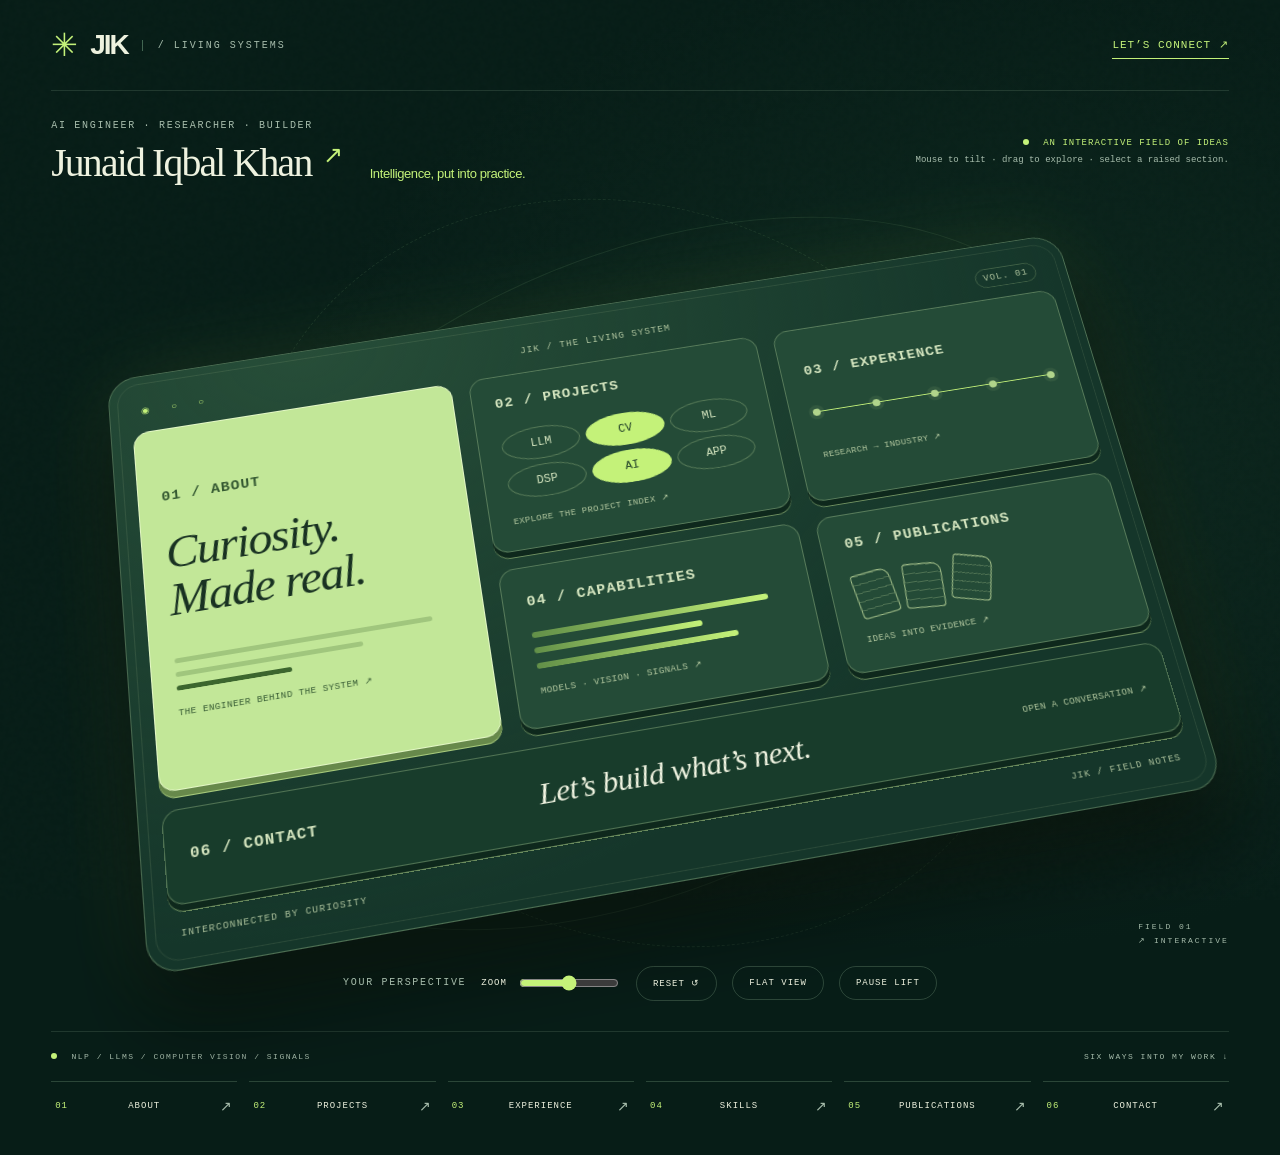
==== commit 24a6a8d9: "Expand portfolio canvas and animate raised sections" ====
--- a/index.html
+++ b/index.html
@@ -1,7 +1,7 @@
 <!doctype html>
 <html lang="en"><head><meta charset="utf-8"><meta name="viewport" content="width=device-width,initial-scale=1"><meta name="theme-color" content="#071d17"><meta name="description" content="Junaid Iqbal Khan — AI Engineer. Explore research and engineering across LLMs, computer vision, privacy, and signal processing."><title>Junaid Iqbal Khan — Living Systems</title><link rel="icon" href="icon.svg" type="image/svg+xml"><link rel="stylesheet" href="style.css"></head>
 <body><main id="workspace"><header><a class="brand" href="./" aria-label="Home">JIK<span> / LIVING SYSTEMS</span></a><a href="mailto:dianujkotov15@gmail.com" class="contact-link">LET’S CONNECT ↗</a></header>
-<div class="intro"><div><p class="eyebrow">AI ENGINEER · RESEARCHER · BUILDER</p><h1>Junaid<br>Iqbal Khan<span>↗</span></h1><p class="role">Intelligence, put into practice.</p><p class="hero-note">From language and vision to the signals underneath. Explore the ideas, experiments, and systems I build.</p><button class="hero-cta" data-sheet="projects">Explore my work <span>↗</span></button><div class="hero-index"><span>01 — 06</span><span>A CONNECTED BODY OF WORK</span></div></div><p class="instruction"><i></i> AN INTERACTIVE FIELD OF IDEAS<br><span>Move mouse to tilt · drag to move · click to open.</span></p></div>
+<div class="intro"><div><p class="eyebrow">AI ENGINEER · RESEARCHER · BUILDER</p><h1>Junaid Iqbal Khan<span>↗</span></h1><p class="role">Intelligence, put into practice.</p><p class="hero-note">From language and vision to the signals underneath. Explore the ideas, experiments, and systems I build.</p><button class="hero-cta" data-sheet="projects">Explore my work <span>↗</span></button><div class="hero-index"><span>01 — 06</span><span>A CONNECTED BODY OF WORK</span></div></div><p class="instruction"><i></i> AN INTERACTIVE FIELD OF IDEAS<br><span>Mouse to tilt · drag to explore · select a raised section.</span></p></div>
 <section class="stage" aria-label="Interactive portfolio field"><div id="blueprint" class="blueprint"><div class="board-top"><span>◉ &nbsp; ○ &nbsp; ○</span><span>JIK / THE LIVING SYSTEM</span><span>VOL. 01</span></div><div class="modules">
 <button class="module about" data-sheet="about"><span class="module-label">01 / ABOUT</span><strong>Curiosity.<br>Made real.</strong><span class="lines"><i></i><i></i><i></i></span><span class="module-foot">THE ENGINEER BEHIND THE SYSTEM ↗</span></button>
 <button class="module projects" data-sheet="projects"><span class="module-label">02 / PROJECTS</span><div class="mini-grid" aria-hidden="true"><i>LLM</i><i>CV</i><i>ML</i><i>DSP</i><i>AI</i><i>APP</i></div><span class="module-foot">EXPLORE THE PROJECT INDEX ↗</span></button>
@@ -10,7 +10,7 @@
 <button class="module publications" data-sheet="publications"><span class="module-label">05 / PUBLICATIONS</span><div class="papers" aria-hidden="true"><i></i><i></i><i></i></div><span class="module-foot">IDEAS INTO EVIDENCE ↗</span></button>
 <button class="module contact" data-sheet="contact"><span class="module-label">06 / CONTACT</span><strong>Let’s build what’s next.</strong><span class="module-foot">OPEN A CONVERSATION ↗</span></button>
 </div><div class="board-bottom"><span>INTERCONNECTED BY CURIOSITY</span><span>JIK / FIELD NOTES</span></div></div><div class="axis" aria-hidden="true">FIELD 01<br>↗ INTERACTIVE</div></section>
-<div class="view-tools"><span class="eyebrow">YOUR PERSPECTIVE</span><label>ZOOM <input id="zoom" type="range" min="0.7" max="1.3" step="0.05" value="1"></label><button id="reset">RESET ↺</button><button id="flat" aria-pressed="false">FLAT VIEW</button></div>
+<div class="view-tools"><span class="eyebrow">YOUR PERSPECTIVE</span><label>ZOOM <input id="zoom" type="range" min="0.7" max="1.3" step="0.05" value="1"></label><button id="reset">RESET ↺</button><button id="flat" aria-pressed="false">FLAT VIEW</button><button id="motion" aria-pressed="false">PAUSE LIFT</button></div>
 <footer><span><i></i> NLP / LLMS / COMPUTER VISION / SIGNALS</span><span>SIX WAYS INTO MY WORK ↓</span></footer><nav id="navigation" aria-label="Portfolio sheets"></nav></main>
 <dialog id="sheet" aria-labelledby="sheet-title"><div class="sheet-top"><span id="sheet-counter" class="eyebrow"></span><button id="close" aria-label="Close sheet">CLOSE ×</button></div><div class="sheet-heading"><p class="eyebrow">JIK / LIVING SYSTEMS</p><h2 id="sheet-title"></h2></div><div id="sheet-content"></div><div class="sheet-bottom"><button id="previous">← PREVIOUS</button><span>ESC TO CLOSE</span><button id="next">NEXT →</button></div></dialog>
 <script src="data.js"></script><script src="app.js"></script></body></html>
--- a/style.css
+++ b/style.css
@@ -18,3 +18,35 @@
 .filters .category-tile[aria-pressed=true]{background:radial-gradient(ellipse at 40% 30%,color-mix(in srgb,var(--field) 28%,transparent),transparent 75%),var(--field-bg);border-color:var(--field);color:#f4f9ec;box-shadow:inset 0 0 0 1px var(--field),0 0 22px color-mix(in srgb,var(--field) 9%,transparent)}.category-tile[aria-pressed=true] .category-select{background:var(--field);color:var(--field-bg);width:22px;height:22px;display:grid;place-items:center;border-radius:50%;font-size:0}.category-tile[aria-pressed=true] .category-select:after{content:'✓';font-size:13px}
 @media(max-width:850px){.filters{grid-template-columns:repeat(2,minmax(0,1fr))}.filters .category-tile{min-height:235px}.category-title{max-width:none}.category-note{max-width:none}}
 @media(max-width:450px){.filters{gap:9px}.filters .category-tile{padding:12px 11px 30px;min-height:242px;border-radius:13px}.category-count{font-size:7px;padding:3px 5px}.category-top{font-size:8px}.category-scene{height:88px;margin:7px 0 9px}.category-title{font-size:12px}.category-note{font-size:9px}.category-select{right:11px;bottom:10px}}
+/* An open, full-width canvas keeps identity out of the frame's movement path. */
+body{overflow-x:clip}
+#workspace{display:block;max-width:1800px;padding:0 4%}
+.intro{display:flex;align-items:center;justify-content:space-between;gap:30px;padding:27px 0 8px;z-index:auto;pointer-events:none}
+.intro>div{display:grid;grid-template-columns:auto auto;align-items:center;column-gap:28px}
+.intro .eyebrow{grid-column:1/-1;margin:0 0 8px}
+h1{font-size:clamp(28px,3.1vw,48px);line-height:1.1;letter-spacing:-1.8px;margin:0;max-width:none}
+h1 span{font-size:.6em;margin:0 0 0 12px}.intro .role{font-size:13px;margin:0;align-self:end;padding-bottom:5px}.intro .hero-note,.hero-index{display:none}
+.intro .hero-cta{display:none}.intro>.instruction{display:block;margin:0;text-align:right;line-height:1.9;font-size:9px}
+.stage{height:760px;width:100%;margin:0;overflow:visible;z-index:2;isolation:isolate}
+.stage:before{width:85%;height:82%}.stage:after{width:70%;height:94%}
+.blueprint{width:min(1040px,80vw);--view-scale:1;--base-tilt:20deg;--base-roll:-10deg;padding:24px;border-radius:30px}
+.flat .blueprint{--view-scale:1}.modules{gap:18px}.module{min-height:165px;padding:23px;overflow:visible}
+.module-label{font-size:15px;letter-spacing:1px;margin-bottom:23px;font-weight:600}.module-foot{font-size:9px;line-height:1.6;letter-spacing:.4px}
+.about strong{font-size:48px}.about .module-foot{max-width:230px}.contact{min-height:90px}.contact strong{font-size:30px}.board-top{font-size:10px}.board-bottom{font-size:9px}
+.mini-grid i{font-size:12px;padding:10px}.papers i{width:39px;height:47px}.timeline-drawing{margin:38px 0}.bars{margin:15px 0}.view-tools{position:relative;z-index:3;margin:12px 0 30px;flex-wrap:wrap}.view-tools>.eyebrow{display:inline}.axis{bottom:5px;right:0}.view-tools button[aria-pressed=true]{border-color:var(--accent);color:var(--accent)}
+/* Individual translate leaves the hover transform and board rotation independent. */
+@keyframes section-lift{0%,9%,32%,100%{translate:0 0 9px}17%,24%{translate:0 -10px 48px}}
+.module{translate:0 0 9px;animation:section-lift 12s ease-in-out infinite;animation-delay:calc(var(--lift-order)*1.65s);will-change:translate}
+.module:nth-child(1){--lift-order:0}.module:nth-child(2){--lift-order:1}.module:nth-child(3){--lift-order:2}.module:nth-child(4){--lift-order:3}.module:nth-child(5){--lift-order:4}.module:nth-child(6){--lift-order:5}
+.module:hover,.module:focus-visible{transform:translateZ(48px) translateY(-10px);box-shadow:0 12px 0 #183c25,0 13px 0 #bedf86,0 30px 45px #0005}
+.about:hover,.about:focus-visible{box-shadow:0 12px 0 #638546,0 13px 0 #d5efa6,0 30px 45px #0004}
+.stage:has(.module:hover) .module,.stage:has(.module:focus-visible) .module,.stage.dragging .module,.stage.is-reading .module,.stage.motion-paused .module{animation-play-state:paused}
+.flat .module{animation:none;translate:0 0 0}
+@media(min-width:1600px){.stage{height:850px}.blueprint{width:min(1200px,78vw)}}
+@media(max-width:1200px){.stage{height:700px;overflow:visible}.blueprint{width:82vw;--view-scale:1}.flat .blueprint{--view-scale:1}.module{padding:18px;min-height:150px}.module-label{font-size:12px}.about strong{font-size:40px}.module-foot{font-size:8px}.intro .role{display:none}}
+@media(max-width:900px){#workspace{padding:0 4%}.intro{display:flex;padding:25px 0 0}.intro>div{display:block}.intro>.instruction{display:block;font-size:8px}.stage{height:650px;margin:0;overflow:visible}.blueprint{width:84vw;--base-tilt:16deg;--base-roll:-8deg}.modules{gap:12px}.module{padding:15px}.module-label{font-size:11px;letter-spacing:.4px}.module-foot{font-size:7px}.about strong{font-size:34px}.contact strong{font-size:24px}.view-tools{margin:10px 0 25px}.board-top{font-size:8px}.board-bottom{font-size:7px}}
+@media(max-width:600px){#workspace{padding:0 20px}.intro{display:block;padding:23px 0 0}h1{font-size:33px;letter-spacing:-1px}.intro>.instruction{margin-top:12px;text-align:left;font-size:8px}.intro>.instruction>i{display:none}.stage{height:750px;perspective:1300px;margin:0;overflow:visible}.blueprint{width:100%;padding:14px;--base-tilt:10deg;--base-roll:-5deg;--view-scale:.95;border-radius:23px}.flat .blueprint{--view-scale:.95}.modules{grid-template-columns:repeat(2,minmax(0,1fr));gap:12px}.module{padding:13px;min-height:143px;border-radius:12px}.module-label{font-size:11px;letter-spacing:0;line-height:1.6;margin-bottom:16px}.module-foot{font-size:7px;letter-spacing:0}.about strong{font-size:31px}.about{grid-row:span 2}.lines{margin-top:28px}.mini-grid{gap:4px}.mini-grid i{font-size:9px;padding:7px 3px}.papers{gap:8px}.papers i{width:24px;height:35px}.contact{gap:8px;min-height:100px;flex-wrap:wrap}.contact strong{font-size:23px}.contact .module-foot{font-size:8px}.board-top{font-size:6px;gap:6px;padding-bottom:16px}.board-top span:first-child{display:none}.board-bottom{font-size:6px;padding-top:18px;gap:8px}.axis{display:none}.view-tools{gap:8px;margin:10px 0 24px}.view-tools>.eyebrow{display:none}.view-tools button{padding:10px;font-size:8px}.stage:before{width:95%;height:77%}.stage:after{width:95%;height:85%}}
+@media(prefers-reduced-motion:reduce){.module{animation:none;translate:0 0 9px;will-change:auto}}
+/* Only the physical viewport limits the canvas; there is no inner clipping panel. */
+html{overflow-x:clip}
+@media(max-width:600px){.blueprint{--view-scale:.9}.flat .blueprint{--view-scale:.9}}
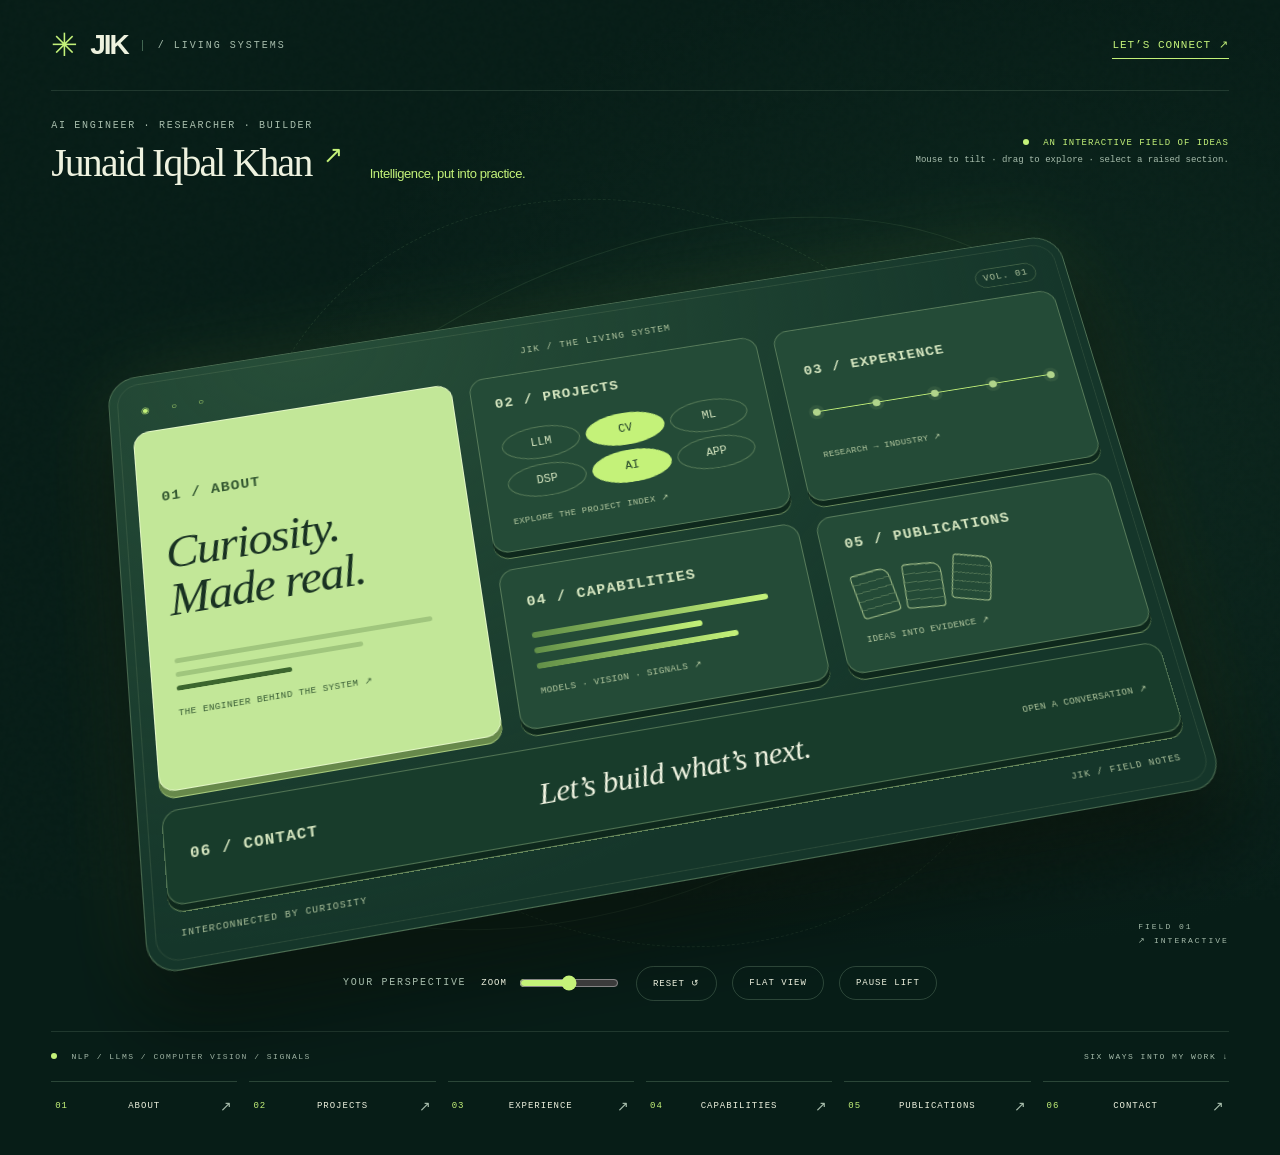
==== commit 21e31170: "Add animated capability planets and project category popups" ====
--- a/index.html
+++ b/index.html
@@ -1,7 +1,7 @@
 <!doctype html>
 <html lang="en"><head><meta charset="utf-8"><meta name="viewport" content="width=device-width,initial-scale=1"><meta name="theme-color" content="#071d17"><meta name="description" content="Junaid Iqbal Khan — AI Engineer. Explore research and engineering across LLMs, computer vision, privacy, and signal processing."><title>Junaid Iqbal Khan — Living Systems</title><link rel="icon" href="icon.svg" type="image/svg+xml"><link rel="stylesheet" href="style.css"></head>
-<body><main id="workspace"><header><a class="brand" href="./" aria-label="Home">JIK<span> / LIVING SYSTEMS</span></a><a href="mailto:dianujkotov15@gmail.com" class="contact-link">LET’S CONNECT ↗</a></header>
-<div class="intro"><div><p class="eyebrow">AI ENGINEER · RESEARCHER · BUILDER</p><h1>Junaid Iqbal Khan<span>↗</span></h1><p class="role">Intelligence, put into practice.</p><p class="hero-note">From language and vision to the signals underneath. Explore the ideas, experiments, and systems I build.</p><button class="hero-cta" data-sheet="projects">Explore my work <span>↗</span></button><div class="hero-index"><span>01 — 06</span><span>A CONNECTED BODY OF WORK</span></div></div><p class="instruction"><i></i> AN INTERACTIVE FIELD OF IDEAS<br><span>Mouse to tilt · drag to explore · select a raised section.</span></p></div>
+<body><main id="workspace"><header><a class="brand" href="./" aria-label="Home">JIK<span> / LIVING SYSTEMS</span></a><button type="button" class="contact-link" data-sheet="contact" aria-haspopup="dialog" aria-controls="sheet">LET’S CONNECT ↗</button></header>
+<div class="intro"><div><p class="eyebrow">AI ENGINEER · RESEARCHER · BUILDER</p><h1>Junaid Iqbal Khan<span>↗</span></h1><p class="role">Intelligence, put into practice.</p><p class="hero-note">I build tool-using AI agents, spatial intelligence, and research-driven ML systems. Explore the capabilities that connect my work.</p><button class="hero-cta" data-sheet="projects">Explore my work <span>↗</span></button><div class="hero-index"><span>01 — 06</span><span>A CONNECTED BODY OF WORK</span></div></div><p class="instruction"><i></i> AN INTERACTIVE FIELD OF IDEAS<br><span>Mouse to tilt · drag to explore · select a raised section.</span></p></div>
 <section class="stage" aria-label="Interactive portfolio field"><div id="blueprint" class="blueprint"><div class="board-top"><span>◉ &nbsp; ○ &nbsp; ○</span><span>JIK / THE LIVING SYSTEM</span><span>VOL. 01</span></div><div class="modules">
 <button class="module about" data-sheet="about"><span class="module-label">01 / ABOUT</span><strong>Curiosity.<br>Made real.</strong><span class="lines"><i></i><i></i><i></i></span><span class="module-foot">THE ENGINEER BEHIND THE SYSTEM ↗</span></button>
 <button class="module projects" data-sheet="projects"><span class="module-label">02 / PROJECTS</span><div class="mini-grid" aria-hidden="true"><i>LLM</i><i>CV</i><i>ML</i><i>DSP</i><i>AI</i><i>APP</i></div><span class="module-foot">EXPLORE THE PROJECT INDEX ↗</span></button>
@@ -12,5 +12,14 @@
 </div><div class="board-bottom"><span>INTERCONNECTED BY CURIOSITY</span><span>JIK / FIELD NOTES</span></div></div><div class="axis" aria-hidden="true">FIELD 01<br>↗ INTERACTIVE</div></section>
 <div class="view-tools"><span class="eyebrow">YOUR PERSPECTIVE</span><label>ZOOM <input id="zoom" type="range" min="0.7" max="1.3" step="0.05" value="1"></label><button id="reset">RESET ↺</button><button id="flat" aria-pressed="false">FLAT VIEW</button><button id="motion" aria-pressed="false">PAUSE LIFT</button></div>
 <footer><span><i></i> NLP / LLMS / COMPUTER VISION / SIGNALS</span><span>SIX WAYS INTO MY WORK ↓</span></footer><nav id="navigation" aria-label="Portfolio sheets"></nav></main>
+<div id="capability-storage" hidden><section id="capability-universe" aria-labelledby="universe-title">
+<div class="universe-heading"><div><p class="eyebrow">A MAP OF WHAT I BUILD / 10 CONNECTED DOMAINS</p><h2 id="universe-title">Different worlds.<br><em>One engineering mind.</em></h2></div><p>Select a world to explore the systems, methods, and tools behind my work. From a research question to a working product.</p></div>
+<div class="universe-layout"><div class="cosmos" aria-label="Capability domains"><div class="orbit orbit-one" aria-hidden="true"></div><div class="orbit orbit-two" aria-hidden="true"></div><div class="cosmic-core" aria-hidden="true"><span>Junaid</span><small>RESEARCH × ENGINEERING</small></div><div id="domain-worlds"></div><span class="cosmos-caption">CONNECTED BY CURIOSITY · SELECT TO EXPLORE</span></div></div>
+<div class="universe-summary"><span>RESEARCH → PROTOTYPE → PRODUCTION</span><button id="cosmos-motion" aria-pressed="false">Pause orbit motion</button><button data-sheet="projects">Explore project evidence ↗</button></div>
+</section>
+</div>
 <dialog id="sheet" aria-labelledby="sheet-title"><div class="sheet-top"><span id="sheet-counter" class="eyebrow"></span><button id="close" aria-label="Close sheet">CLOSE ×</button></div><div class="sheet-heading"><p class="eyebrow">JIK / LIVING SYSTEMS</p><h2 id="sheet-title"></h2></div><div id="sheet-content"></div><div class="sheet-bottom"><button id="previous">← PREVIOUS</button><span>ESC TO CLOSE</span><button id="next">NEXT →</button></div></dialog>
-<script src="data.js"></script><script src="app.js"></script></body></html>
+<dialog id="domain-popup" aria-labelledby="domain-title"><div class="sheet-top"><span class="eyebrow">CAPABILITY WORLD</span><button id="domain-close" aria-label="Close capability popup">CLOSE ×</button></div><article id="domain-detail" class="domain-detail"></article></dialog>
+<dialog id="category-popup" aria-labelledby="category-title"><div class="sheet-top"><span class="eyebrow">PROJECT CATEGORY</span><button id="category-close" aria-label="Close category popup">CLOSE ×</button></div><div class="sheet-heading"><h2 id="category-title"></h2><p id="category-description"></p></div><div class="project-dialog-body"><label for="category-search" class="eyebrow">SEARCH THIS CATEGORY</label><input id="category-search" type="search" placeholder="Search projects in this category…"><p id="category-result-count" class="meta" role="status"></p><div id="category-projects" class="card-grid"></div></div></dialog>
+<dialog id="project-popup" aria-labelledby="project-title"><div class="sheet-top"><span class="eyebrow">PROJECT DETAILS</span><button id="project-close" aria-label="Close project popup">CLOSE ×</button></div><div class="sheet-heading"><h2 id="project-title"></h2></div><div id="project-content" class="project-dialog-body"></div></dialog>
+<script src="data.js"></script><script src="capabilities.js"></script><script src="app.js"></script></body></html>
--- a/style.css
+++ b/style.css
@@ -50,3 +50,39 @@
 /* Only the physical viewport limits the canvas; there is no inner clipping panel. */
 html{overflow-x:clip}
 @media(max-width:600px){.blueprint{--view-scale:.9}.flat .blueprint{--view-scale:.9}}
+/* Quick contact widget, shared by the header and contact module. */
+header button.contact-link{border:0;border-bottom:1px solid var(--accent);border-radius:0;padding:7px 0;color:var(--accent);font-size:11px}
+.contact-widget{width:min(540px,calc(100vw - 32px))}.contact-widget .sheet-heading{padding-top:22px}.contact-widget h2{font-size:37px;margin-bottom:8px}.contact-widget .sheet-bottom{display:none}.contact-widget #sheet-counter{font-size:9px}.contact-widget #sheet-content{padding-top:0}.contact-intro{font-size:14px;margin:10px 0 23px}.contact-details{display:grid;gap:12px}.contact-detail{display:flex;align-items:center;gap:14px;text-decoration:none;color:var(--ink);background:#173e2a;border:1px solid #60815b70;border-radius:15px;padding:17px 14px;transition:border-color .2s,background .2s}.contact-detail:hover{border-color:var(--accent);background:#214b30}.contact-detail>span:nth-child(2){flex:1;min-width:0}.contact-detail .eyebrow{display:block;font-size:8px;margin-bottom:3px}.contact-detail strong{display:block;font-size:15px;font-weight:500;overflow-wrap:anywhere;line-height:1.5}.contact-symbol{display:grid;place-items:center;background:#c4f27916;color:var(--accent);border-radius:50%;width:38px;height:38px;flex-shrink:0;font-size:24px}.contact-detail>span:last-child{color:var(--accent)}.contact-actions{display:flex;align-items:center;gap:12px;margin:19px 0 24px;font-size:12px;color:var(--accent)}.contact-widget .link-row{font-size:12px;gap:25px;padding-top:17px;border-top:1px solid #55774865}
+@media(max-width:600px){header button.contact-link{font-size:8px}.contact-widget h2{font-size:30px}.contact-detail{padding:13px 11px;gap:10px}.contact-detail strong{font-size:12px}.contact-symbol{width:30px;height:30px;font-size:21px}.contact-widget .sheet-heading{padding-top:17px}}
+
+/* Capability universe: luminous dimensional worlds, readable evidence panels. */
+#capability-universe{grid-column:1/-1;padding:70px 0 36px;border-top:1px solid #63836b45;min-width:0}.universe-heading{display:flex;justify-content:space-between;gap:40px;align-items:end;margin-bottom:35px}.universe-heading h2{font:normal clamp(36px,4.4vw,66px)/1.08 Georgia,serif;letter-spacing:-2px;margin:15px 0}.universe-heading em{color:var(--accent);font-weight:normal}.universe-heading>p{max-width:330px;color:var(--muted);font-size:14px;line-height:1.8}.universe-layout{display:grid;grid-template-columns:minmax(0,1.3fr) minmax(340px,1fr);border:1px solid #50756566;border-radius:26px;overflow:hidden;background:#061611;box-shadow:0 20px 80px #0003}.cosmos{position:relative;min-height:660px;isolation:isolate;background:radial-gradient(ellipse at 48% 46%,#47754b28,transparent 60%),radial-gradient(circle at 20% 10%,#7195cc16,transparent 45%);perspective:1000px}.cosmos:before{content:'';position:absolute;inset:0;background-image:radial-gradient(circle,#d0ead678 .7px,transparent 1px),radial-gradient(circle,#b9d0ff55 .8px,transparent 1.4px);background-size:47px 61px,103px 137px;background-position:5px 13px,31px 27px;opacity:.5;pointer-events:none}.orbit{position:absolute;left:15%;top:22%;width:70%;height:55%;border:1px solid #b9e7b12b;border-radius:50%;transform:rotate(-32deg);pointer-events:none}.orbit-two{left:24%;top:12%;width:52%;height:76%;transform:rotate(30deg);border-style:dashed;border-color:#b9e7b11a}.cosmic-core{position:absolute;left:50%;top:47%;transform:translate(-50%,-50%);width:145px;height:145px;display:flex;flex-direction:column;justify-content:center;align-items:center;border-radius:50%;border:1px solid #c4f2795c;background:radial-gradient(circle at 30% 25%,#496448,#10281b 65%);box-shadow:0 0 65px #b5f97725,inset -15px -20px 35px #0007}.cosmic-core span{font:44px Georgia,serif;color:#e9fbcf}.cosmic-core small{font:7px monospace;letter-spacing:1px;color:var(--muted);margin-top:10px}button.domain-world{position:absolute;display:flex;align-items:center;flex-direction:column;border:0;border-radius:12px;background:none;padding:8px;width:145px;letter-spacing:0;animation:world-float 7s ease-in-out infinite;animation-delay:var(--delay);text-align:center;z-index:1}button.domain-world:hover,button.domain-world[aria-pressed=true]{background:#b7ddbd0c;border:0}.planet{display:block;width:57px;height:57px;border-radius:50%;background:radial-gradient(circle at 27% 22%,#ffffffe0,var(--world-color) 16%,color-mix(in srgb,var(--world-color),#091b17 58%) 54%,#05110e 88%);box-shadow:inset -7px -6px 14px #0009,0 0 25px color-mix(in srgb,var(--world-color),transparent 85%);position:relative;transition:transform .25s,box-shadow .25s}.planet:after{content:'';position:absolute;inset:17px -13px;border:1px solid var(--world-color);border-radius:50%;transform:rotate(-28deg);opacity:.45}.domain-world:nth-child(3n) .planet{border-radius:30% 50% 40% 50%;transform:rotate(25deg)}.domain-world[aria-pressed=true] .planet,.domain-world:hover .planet{transform:scale(1.15);box-shadow:0 0 35px color-mix(in srgb,var(--world-color),transparent 60%)}.world-name{font:11px/1.4 Arial,sans-serif;margin-top:12px;color:#e5edde}.world-index{font:8px monospace;letter-spacing:2px;color:var(--world-color);margin-top:4px}.world-0{left:35%;top:3%}.world-1{right:5%;top:12%}.world-2{right:0;top:36%}.world-3{right:8%;top:60%}.world-4{right:28%;top:78%}.world-5{left:14%;top:78%}.world-6{left:0;top:57%}.world-7{left:0;top:31%}.world-8{left:9%;top:9%}.world-9{left:35%;top:62%}.cosmos-caption{position:absolute;bottom:17px;left:0;right:0;text-align:center;font:7px monospace;letter-spacing:1.3px;color:#8aa68d}.domain-detail{padding:35px 30px;background:linear-gradient(140deg,#183426b0,#0b2018);border-left:1px solid #50756566;min-width:0}.domain-detail h3{font:normal 36px/1.1 Georgia,serif;letter-spacing:-1px;margin:20px 0 10px;color:var(--domain-color)}.domain-tagline{font:italic 20px Georgia,serif;color:var(--ink);margin:0 0 25px}.domain-detail ul,.capability-entry ul{padding-left:19px;color:#c1d0bf;font-size:13px;line-height:1.8}.domain-detail li,.capability-entry li{padding-left:5px;margin-bottom:12px}.domain-detail li::marker,.capability-entry li::marker{color:var(--domain-color)}.domain-tools{padding:13px 0}.domain-detail .chip{font-size:10px;border-color:#90af8838}.domain-detail details{border-top:1px solid #63836b45;margin-top:15px;padding-top:19px;font-size:12px;line-height:1.8;color:var(--muted)}.domain-detail summary{cursor:pointer;color:var(--domain-color)}.domain-detail .link-row{font-size:12px;flex-wrap:wrap;gap:14px}.universe-summary{display:flex;align-items:center;gap:15px;padding-top:20px;flex-wrap:wrap}.universe-summary>span{font:9px monospace;letter-spacing:1.5px;color:var(--muted);margin-right:auto}.capability-directory{display:grid;grid-template-columns:repeat(2,minmax(0,1fr));gap:20px}.capability-entry{padding:25px;border:1px solid #55774865;border-top:2px solid var(--domain-color);border-radius:15px;background:#102c22}.capability-entry h3{font:normal 29px Georgia,serif;color:var(--domain-color);margin:12px 0}.capability-entry .evidence-note{font-size:12px;color:var(--muted);line-height:1.7;border-top:1px solid #63836b45;padding-top:17px}.capability-entry .link-row{font-size:12px;flex-wrap:wrap}.capability-entry .chip{font-size:10px}@keyframes world-float{0%,100%{translate:0 0}50%{translate:0 -9px}}@media(max-width:1050px){.universe-layout{grid-template-columns:1fr}.cosmos{min-height:650px;max-width:750px;width:100%;margin:auto}.domain-detail{border-left:0;border-top:1px solid #50756566}.universe-heading{align-items:start}.universe-heading>p{max-width:260px}}@media(max-width:600px){#capability-universe{padding-top:40px}.universe-heading{display:block}.universe-heading>p{max-width:none}.universe-heading h2{letter-spacing:-1px}.universe-layout{border-radius:18px}.cosmos{min-height:540px}.cosmic-core{width:100px;height:100px;top:45%}.cosmic-core span{font-size:31px}.cosmic-core small{font-size:5px}button.domain-world{width:100px;padding:5px}.planet{width:40px;height:40px}.world-name{font-size:9px;margin-top:9px}.world-index{font-size:7px}.world-0{left:35%}.world-1{right:3%}.world-3{right:1%}.world-4{right:20%}.world-5{left:9%}.world-8{left:3%}.domain-detail{padding:25px 20px}.domain-detail h3{font-size:32px}.capability-directory{grid-template-columns:1fr}.universe-summary>span{width:100%;font-size:8px}}@media(prefers-reduced-motion:reduce){button.domain-world{animation:none}.planet{transition:none}}
+
+.cosmos.motion-paused .domain-world{animation-play-state:paused}
+
+/* Revolving worlds open a focused native modal. */
+.universe-layout{display:block}.cosmos{max-width:1000px;min-height:720px;margin:auto}.cosmic-core{top:47%}.orbit-one{left:11%;top:10%;width:78%;height:74%;transform:none}.orbit-two{left:20%;top:20%;width:60%;height:54%;transform:rotate(-25deg)}button.domain-world{animation:none;right:auto;bottom:auto;width:145px;will-change:left,top,transform;transition:background .2s}.domain-world:hover .planet{transform:scale(1.15)}#domain-popup{width:min(760px,calc(100% - 32px));padding:0;border:1px solid #65866c90;border-radius:24px;max-height:90dvh;overflow:auto;background:#0b2018;box-shadow:0 30px 120px #000a}#domain-popup::backdrop{background:#020b09c9;backdrop-filter:blur(12px)}#domain-popup .sheet-top{position:sticky;top:0;background:#102b21;z-index:1}#domain-popup .domain-detail{border:0;padding:30px 36px 38px}#domain-popup .domain-detail h3{font-size:42px}#domain-popup .domain-detail ul{font-size:15px}#domain-popup .domain-detail details{font-size:13px}.cosmos:focus-within .planet{transition:none}@media(max-width:600px){.cosmos{min-height:650px}button.domain-world{width:86px}.world-name{font-size:9px}.cosmic-core{width:95px;height:95px}#domain-popup .domain-detail{padding:22px}#domain-popup .domain-detail h3{font-size:33px}#domain-popup .domain-detail ul{font-size:13px}}
+
+/* Retain the original floating lift independently of the orbital transform. */
+button.domain-world{animation:world-float 7s ease-in-out infinite;animation-delay:var(--delay);transform-style:preserve-3d}
+.domain-world .planet{animation:planet-drift 9s ease-in-out infinite;animation-delay:var(--delay);transform-style:preserve-3d}
+@keyframes planet-drift{0%,100%{rotate:-5deg}50%{rotate:7deg}}
+.cosmos.motion-paused .domain-world,.cosmos.motion-paused .planet,.cosmos.popup-reading .domain-world,.cosmos.popup-reading .planet,.domain-world:hover,.domain-world:focus-visible{animation-play-state:paused}
+@media(prefers-reduced-motion:reduce){button.domain-world,.domain-world .planet{animation:none}}
+
+.cosmic-core span{font-size:36px}@media(max-width:600px){.cosmic-core span{font-size:25px}}
+
+/* The planetary field lives inside the Capabilities sheet. */
+.capabilities-sheet{width:min(1200px,96vw)}.capabilities-sheet #capability-universe{padding:0 0 28px;border:0}.capabilities-sheet .universe-heading h2{font-size:clamp(32px,4vw,52px)}.capability-text-index{margin-top:20px;border-top:1px solid #63836b45;padding-top:22px}.capability-text-index>summary{cursor:pointer;color:var(--accent);margin-bottom:22px}.capabilities-sheet .cosmos{min-height:650px}@media(max-width:600px){.capabilities-sheet .cosmos{min-height:620px}.capabilities-sheet .universe-heading h2{font-size:32px}}
+
+/* Floating category cards lead into category and individual project popups. */
+.filters{perspective:1200px;gap:22px;padding:15px 0 20px}.filters .category-tile{overflow:visible;transform-style:preserve-3d;animation:category-float 7s ease-in-out infinite;animation-delay:var(--card-delay);box-shadow:6px 10px 0 color-mix(in srgb,var(--field) 10%,#071d17),12px 22px 30px #0007;transform-origin:center}.category-tile .category-scene{transform:translateZ(30px)}.category-tile .category-title{transform:translateZ(20px)}.filters .category-tile:hover,.filters .category-tile:focus-visible{animation-play-state:paused;border-color:var(--field);box-shadow:8px 15px 0 color-mix(in srgb,var(--field) 15%,#071d17),15px 28px 40px #0008}.filters.cards-paused .category-tile,body:has(#category-popup[open]) .category-tile,body:has(#project-popup[open]) .category-tile{animation-play-state:paused}@keyframes category-float{0%,100%{transform:translateY(0) rotateX(5deg) rotateY(-5deg)}50%{transform:translateY(-12px) rotateX(-4deg) rotateY(5deg)}}.project-hint{color:var(--muted)}.project-dialog-body{padding:10px 32px 32px;line-height:1.8;color:#bfd0bb}.project-open{display:flex;justify-content:space-between;gap:16px;width:100%;text-align:left;border:0!important;border-radius:0!important;padding:0!important;font:inherit!important;letter-spacing:0!important;background:transparent!important;color:var(--ink)}.project-open span{color:var(--accent)}.project-open:hover{color:var(--accent)}.project-preview:has(.project-open:hover){border-color:var(--accent)}.project-hero,.project-media{display:block;width:100%;max-height:480px;object-fit:contain;border-radius:14px;margin:20px 0;background:#102e24}.project-overview{white-space:pre-line;overflow-wrap:anywhere}#project-popup{width:min(900px,94vw)}#project-content .lead{font-size:23px}@media(max-width:600px){.filters{gap:19px 14px}.project-dialog-body{padding:10px 20px 25px}.project-open{font-size:19px!important}}@media(prefers-reduced-motion:reduce){.filters .category-tile{animation:none;transform:none}}
+
+/* A stronger staggered drift gives each category its own floating rhythm. */
+.filters{gap:34px 26px;padding:32px 12px 40px;perspective:1000px}.filters .category-tile{animation:category-drift 6s ease-in-out infinite;animation-delay:var(--card-delay);will-change:transform;box-shadow:7px 14px 0 color-mix(in srgb,var(--field) 12%,#071d17),16px 30px 38px #0008}.filters .category-tile:nth-child(even){animation-direction:reverse;animation-duration:7.5s}.filters .category-tile:nth-child(3n){animation-duration:5.5s}.category-tile .category-scene{animation:category-art-drift 4.5s ease-in-out infinite;animation-delay:var(--card-delay);will-change:transform}.category-tile .category-select{animation:category-arrow 3s ease-in-out infinite;animation-delay:var(--card-delay)}
+@keyframes category-drift{0%,100%{transform:translate3d(-5px,7px,0) rotateX(9deg) rotateY(-9deg) rotateZ(-2deg)}33%{transform:translate3d(6px,-17px,24px) rotateX(-6deg) rotateY(8deg) rotateZ(2deg)}66%{transform:translate3d(-3px,-7px,12px) rotateX(5deg) rotateY(-3deg) rotateZ(-1deg)}}
+@keyframes category-art-drift{0%,100%{transform:translate3d(0,2px,30px) rotate(-4deg)}50%{transform:translate3d(0,-8px,45px) rotate(5deg) scale(1.05)}}
+@keyframes category-arrow{0%,100%{translate:0 0}50%{translate:3px -3px}}
+.filters .category-tile:hover,.filters .category-tile:focus-visible,.filters .category-tile:hover .category-scene,.filters .category-tile:focus-visible .category-scene,.filters.cards-paused .category-tile,.filters.cards-paused .category-scene,.filters.cards-paused .category-select,body:has(#category-popup[open]) .category-tile,body:has(#category-popup[open]) .category-scene,body:has(#category-popup[open]) .category-select,body:has(#project-popup[open]) .category-tile,body:has(#project-popup[open]) .category-scene,body:has(#project-popup[open]) .category-select{animation-play-state:paused}
+@media(max-width:600px){.filters{gap:30px 18px;padding:26px 5px 32px}.filters .category-tile{animation-duration:7s}}
+@media(prefers-reduced-motion:reduce){.filters .category-tile,.category-tile .category-scene,.category-tile .category-select{animation:none;transform:none;will-change:auto}}
